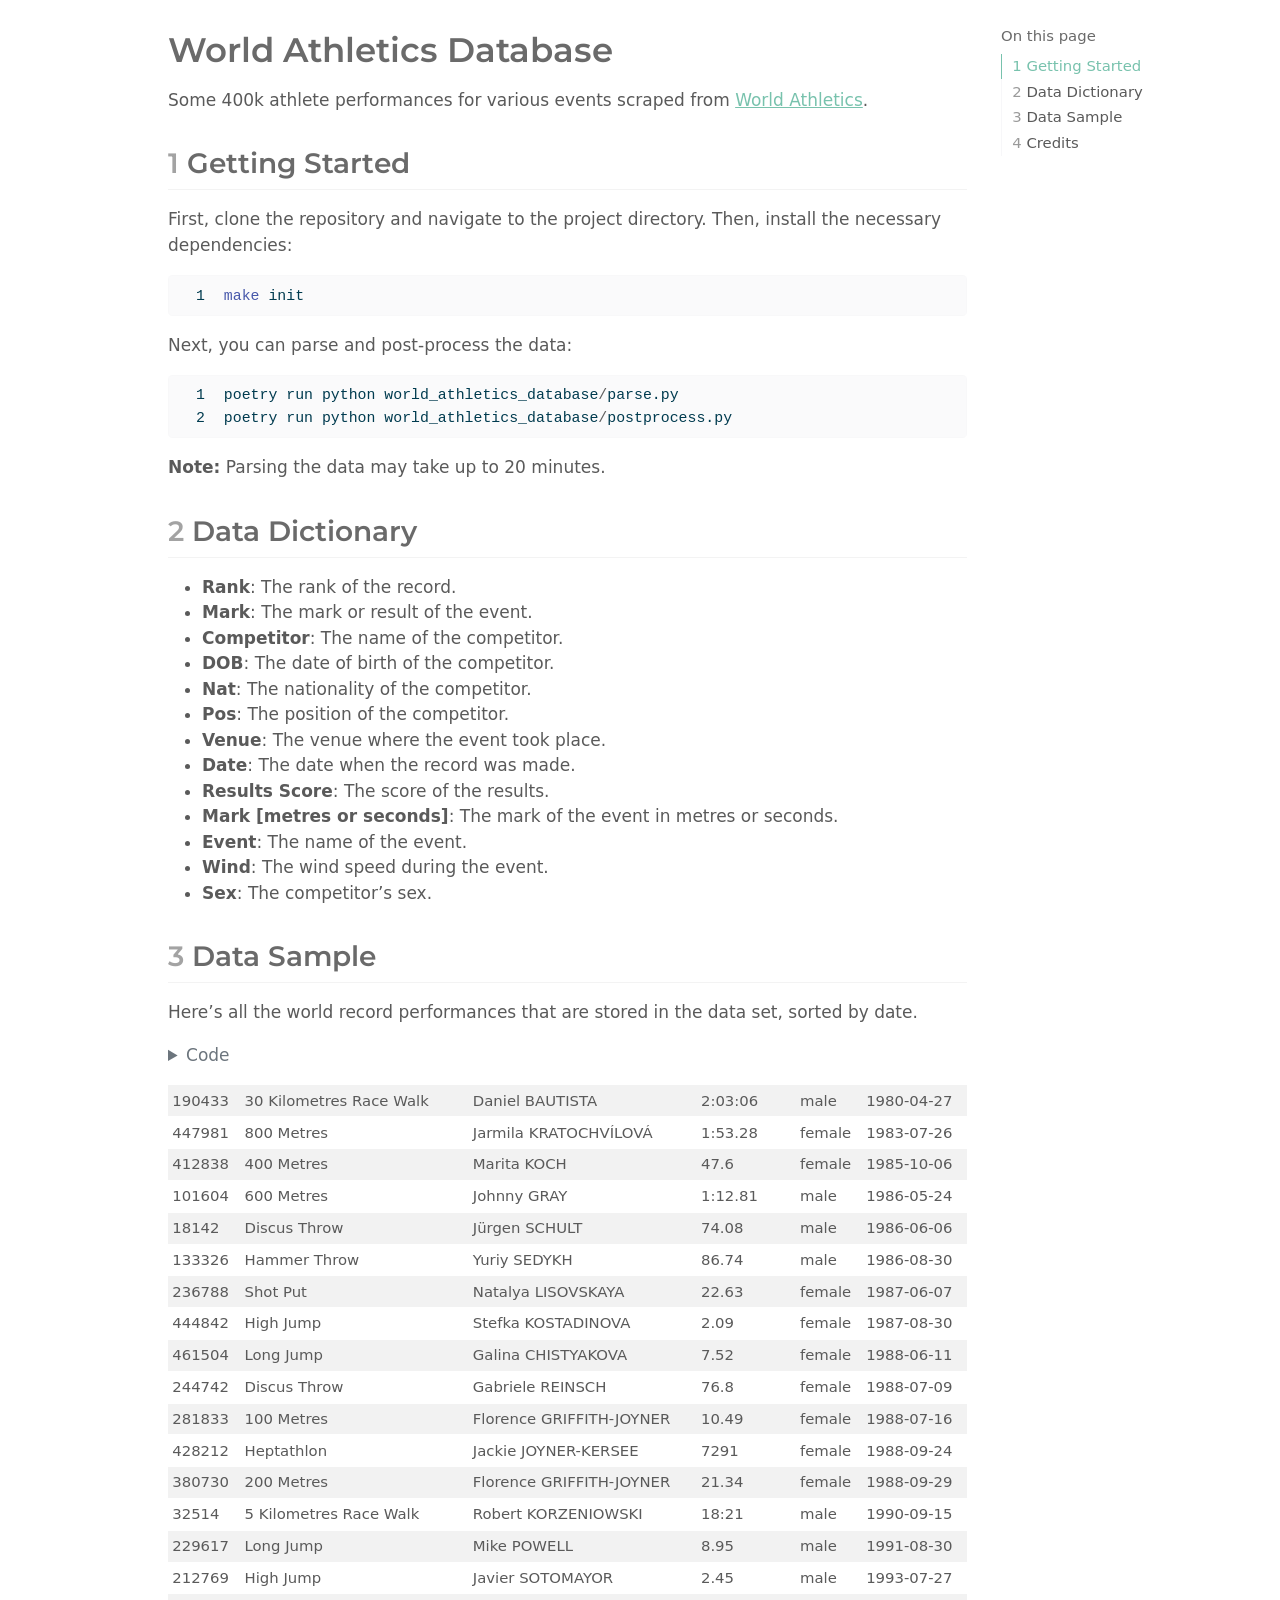
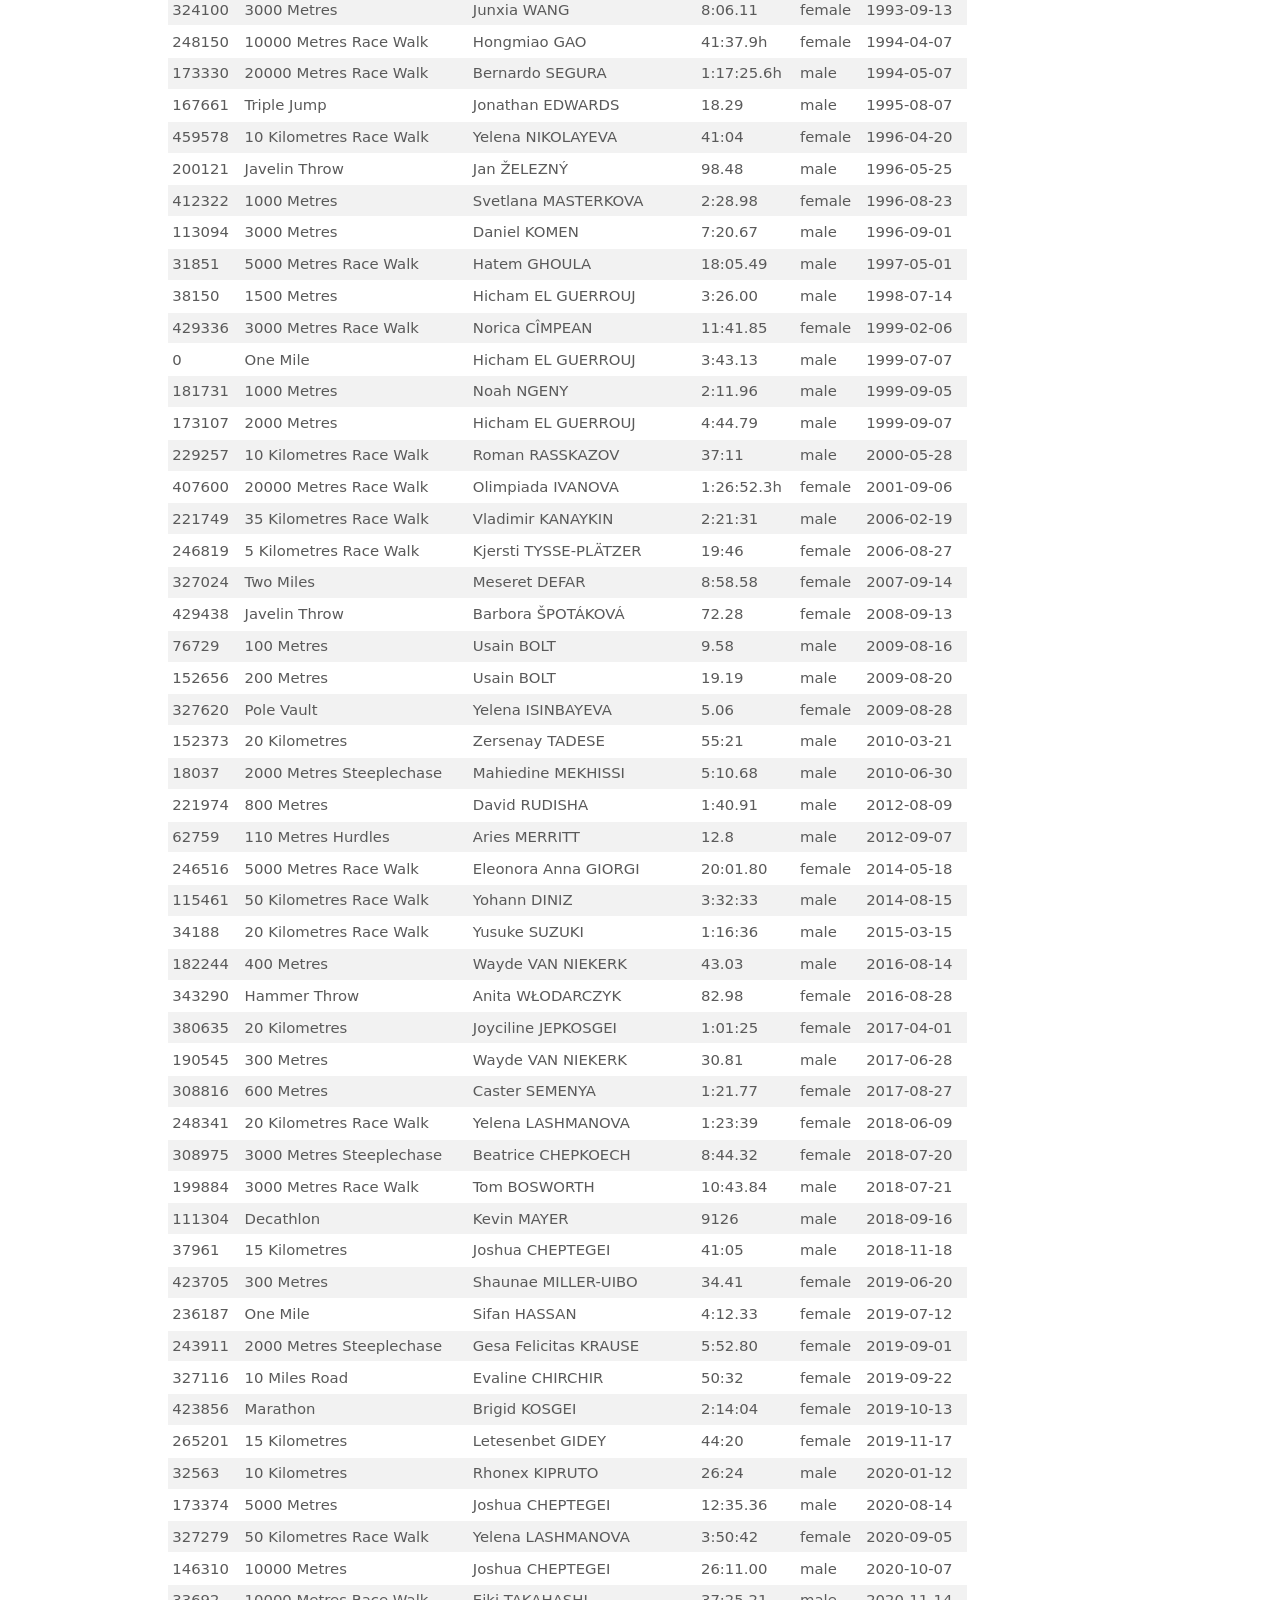
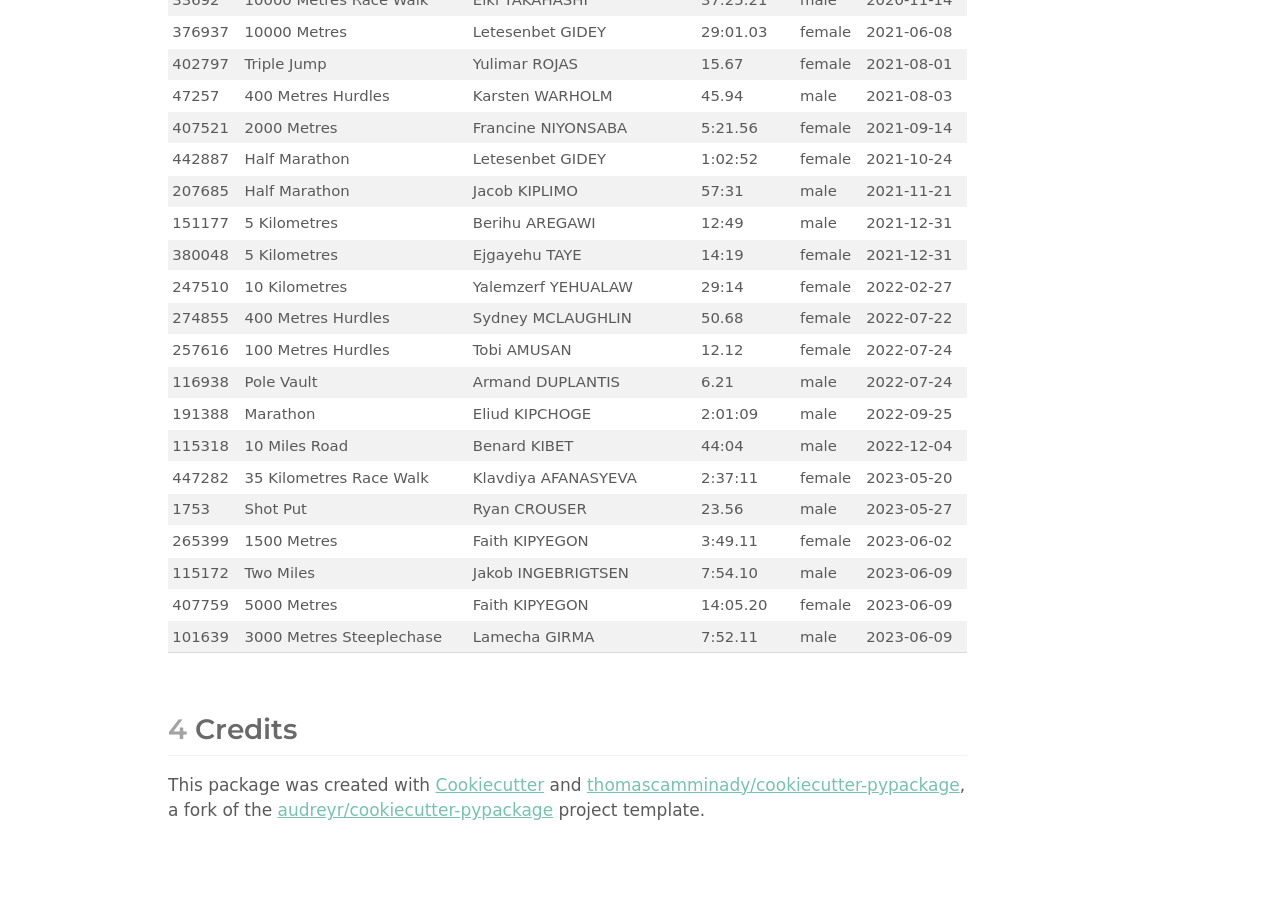
==== docs/index.html @ 0226783d "Update title." ====
<!DOCTYPE html>
<html xmlns="http://www.w3.org/1999/xhtml" lang="en" xml:lang="en"><head>

<meta charset="utf-8">
<meta name="generator" content="quarto-1.3.306">

<meta name="viewport" content="width=device-width, initial-scale=1.0, user-scalable=yes">


<title>world-athletics-database</title>
<style>
code{white-space: pre-wrap;}
span.smallcaps{font-variant: small-caps;}
div.columns{display: flex; gap: min(4vw, 1.5em);}
div.column{flex: auto; overflow-x: auto;}
div.hanging-indent{margin-left: 1.5em; text-indent: -1.5em;}
ul.task-list{list-style: none;}
ul.task-list li input[type="checkbox"] {
  width: 0.8em;
  margin: 0 0.8em 0.2em -1em; /* quarto-specific, see https://github.com/quarto-dev/quarto-cli/issues/4556 */ 
  vertical-align: middle;
}
/* CSS for syntax highlighting */
pre > code.sourceCode { white-space: pre; position: relative; }
pre > code.sourceCode > span { display: inline-block; line-height: 1.25; }
pre > code.sourceCode > span:empty { height: 1.2em; }
.sourceCode { overflow: visible; }
code.sourceCode > span { color: inherit; text-decoration: inherit; }
div.sourceCode { margin: 1em 0; }
pre.sourceCode { margin: 0; }
@media screen {
div.sourceCode { overflow: auto; }
}
@media print {
pre > code.sourceCode { white-space: pre-wrap; }
pre > code.sourceCode > span { text-indent: -5em; padding-left: 5em; }
}
pre.numberSource code
  { counter-reset: source-line 0; }
pre.numberSource code > span
  { position: relative; left: -4em; counter-increment: source-line; }
pre.numberSource code > span > a:first-child::before
  { content: counter(source-line);
    position: relative; left: -1em; text-align: right; vertical-align: baseline;
    border: none; display: inline-block;
    -webkit-touch-callout: none; -webkit-user-select: none;
    -khtml-user-select: none; -moz-user-select: none;
    -ms-user-select: none; user-select: none;
    padding: 0 4px; width: 4em;
  }
pre.numberSource { margin-left: 3em;  padding-left: 4px; }
div.sourceCode
  {   }
@media screen {
pre > code.sourceCode > span > a:first-child::before { text-decoration: underline; }
}
</style>


<script src="site_libs/quarto-nav/quarto-nav.js"></script>
<script src="site_libs/clipboard/clipboard.min.js"></script>
<script src="site_libs/quarto-search/autocomplete.umd.js"></script>
<script src="site_libs/quarto-search/fuse.min.js"></script>
<script src="site_libs/quarto-search/quarto-search.js"></script>
<meta name="quarto:offset" content="./">
<script src="site_libs/quarto-html/quarto.js"></script>
<script src="site_libs/quarto-html/popper.min.js"></script>
<script src="site_libs/quarto-html/tippy.umd.min.js"></script>
<script src="site_libs/quarto-html/anchor.min.js"></script>
<link href="site_libs/quarto-html/tippy.css" rel="stylesheet">
<link href="site_libs/quarto-html/quarto-syntax-highlighting.css" rel="stylesheet" id="quarto-text-highlighting-styles">
<script src="site_libs/bootstrap/bootstrap.min.js"></script>
<link href="site_libs/bootstrap/bootstrap-icons.css" rel="stylesheet">
<link href="site_libs/bootstrap/bootstrap.min.css" rel="stylesheet" id="quarto-bootstrap" data-mode="light">
<script id="quarto-search-options" type="application/json">{
  "location": "sidebar",
  "copy-button": false,
  "collapse-after": 3,
  "panel-placement": "start",
  "type": "textbox",
  "limit": 20,
  "language": {
    "search-no-results-text": "No results",
    "search-matching-documents-text": "matching documents",
    "search-copy-link-title": "Copy link to search",
    "search-hide-matches-text": "Hide additional matches",
    "search-more-match-text": "more match in this document",
    "search-more-matches-text": "more matches in this document",
    "search-clear-button-title": "Clear",
    "search-detached-cancel-button-title": "Cancel",
    "search-submit-button-title": "Submit"
  }
}</script>


</head>

<body>

<div id="quarto-search-results"></div>
<!-- content -->
<div id="quarto-content" class="quarto-container page-columns page-rows-contents page-layout-article">
<!-- sidebar -->
<!-- margin-sidebar -->
    <div id="quarto-margin-sidebar" class="sidebar margin-sidebar">
        <nav id="TOC" role="doc-toc" class="toc-active">
    <h2 id="toc-title">On this page</h2>
   
  <ul>
  <li><a href="#getting-started" id="toc-getting-started" class="nav-link active" data-scroll-target="#getting-started"><span class="header-section-number">1</span> Getting Started</a></li>
  <li><a href="#data-dictionary" id="toc-data-dictionary" class="nav-link" data-scroll-target="#data-dictionary"><span class="header-section-number">2</span> Data Dictionary</a></li>
  <li><a href="#data-sample" id="toc-data-sample" class="nav-link" data-scroll-target="#data-sample"><span class="header-section-number">3</span> Data Sample</a></li>
  <li><a href="#credits" id="toc-credits" class="nav-link" data-scroll-target="#credits"><span class="header-section-number">4</span> Credits</a></li>
  </ul>
</nav>
    </div>
<!-- main -->
<main class="content" id="quarto-document-content">

<header id="title-block-header" class="quarto-title-block default">
<div class="quarto-title">
<h1 class="title">World Athletics Database</h1>
</div>



<div class="quarto-title-meta">

    
  
    
  </div>
  

</header>

<p>Some 400k athlete performances for various events scraped from <a href="https://worldathletics.org/records/all-time-toplists/sprints/100-metres/outdoor/women/senior">World Athletics</a>.</p>
<section id="getting-started" class="level2" data-number="1">
<h2 data-number="1" class="anchored" data-anchor-id="getting-started"><span class="header-section-number">1</span> Getting Started</h2>
<p>First, clone the repository and navigate to the project directory. Then, install the necessary dependencies:</p>
<div class="sourceCode" id="cb1"><pre class="sourceCode numberSource bash number-lines code-with-copy"><code class="sourceCode bash"><span id="cb1-1"><a href="#cb1-1"></a><span class="fu">make</span> init</span></code><button title="Copy to Clipboard" class="code-copy-button"><i class="bi"></i></button></pre></div>
<p>Next, you can parse and post-process the data:</p>
<div class="sourceCode" id="cb2"><pre class="sourceCode numberSource python number-lines code-with-copy"><code class="sourceCode python"><span id="cb2-1"><a href="#cb2-1"></a>poetry run python world_athletics_database<span class="op">/</span>parse.py</span>
<span id="cb2-2"><a href="#cb2-2"></a>poetry run python world_athletics_database<span class="op">/</span>postprocess.py</span></code><button title="Copy to Clipboard" class="code-copy-button"><i class="bi"></i></button></pre></div>
<p><strong>Note:</strong> Parsing the data may take up to 20 minutes.</p>
</section>
<section id="data-dictionary" class="level2" data-number="2">
<h2 data-number="2" class="anchored" data-anchor-id="data-dictionary"><span class="header-section-number">2</span> Data Dictionary</h2>
<ul>
<li><strong>Rank</strong>: The rank of the record.</li>
<li><strong>Mark</strong>: The mark or result of the event.</li>
<li><strong>Competitor</strong>: The name of the competitor.</li>
<li><strong>DOB</strong>: The date of birth of the competitor.</li>
<li><strong>Nat</strong>: The nationality of the competitor.</li>
<li><strong>Pos</strong>: The position of the competitor.</li>
<li><strong>Venue</strong>: The venue where the event took place.</li>
<li><strong>Date</strong>: The date when the record was made.</li>
<li><strong>Results Score</strong>: The score of the results.</li>
<li><strong>Mark [metres or seconds]</strong>: The mark of the event in metres or seconds.</li>
<li><strong>Event</strong>: The name of the event.</li>
<li><strong>Wind</strong>: The wind speed during the event.</li>
<li><strong>Sex</strong>: The competitor’s sex.</li>
</ul>
</section>
<section id="data-sample" class="level2" data-number="3">
<h2 data-number="3" class="anchored" data-anchor-id="data-sample"><span class="header-section-number">3</span> Data Sample</h2>
<p>Here’s all the world record performances that are stored in the data set, sorted by date.</p>
<div class="cell" data-execution_count="1">
<details>
<summary>Code</summary>
<div class="sourceCode cell-code" id="cb3"><pre class="sourceCode numberSource python number-lines code-with-copy"><code class="sourceCode python"><span id="cb3-1"><a href="#cb3-1"></a><span class="im">import</span> pandas <span class="im">as</span> pd</span>
<span id="cb3-2"><a href="#cb3-2"></a><span class="im">from</span> IPython.display <span class="im">import</span> Markdown</span>
<span id="cb3-3"><a href="#cb3-3"></a><span class="im">from</span> tabulate <span class="im">import</span> tabulate</span>
<span id="cb3-4"><a href="#cb3-4"></a></span>
<span id="cb3-5"><a href="#cb3-5"></a>df <span class="op">=</span> pd.read_csv(<span class="st">"data/data.csv"</span>, delimiter<span class="op">=</span><span class="st">";"</span>, parse_dates<span class="op">=</span><span class="va">True</span>)</span>
<span id="cb3-6"><a href="#cb3-6"></a></span>
<span id="cb3-7"><a href="#cb3-7"></a>Markdown(</span>
<span id="cb3-8"><a href="#cb3-8"></a>    tabulate(</span>
<span id="cb3-9"><a href="#cb3-9"></a>        df.loc[df[<span class="st">"Rank"</span>] <span class="op">==</span> <span class="dv">1</span>][</span>
<span id="cb3-10"><a href="#cb3-10"></a>            [<span class="st">"Event"</span>, <span class="st">"Competitor"</span>, <span class="st">"Mark"</span>, <span class="st">"Sex"</span>, <span class="st">"Date"</span>]</span>
<span id="cb3-11"><a href="#cb3-11"></a>        ].sort_values(<span class="st">"Date"</span>)</span>
<span id="cb3-12"><a href="#cb3-12"></a>    )</span>
<span id="cb3-13"><a href="#cb3-13"></a>)</span></code><button title="Copy to Clipboard" class="code-copy-button"><i class="bi"></i></button></pre></div>
</details>
<div class="cell-output cell-output-display" data-execution_count="1">
<table class="table table-sm table-striped small">
<tbody>
<tr class="odd">
<td>190433</td>
<td style="text-align: left;">30 Kilometres Race Walk</td>
<td style="text-align: left;">Daniel BAUTISTA</td>
<td style="text-align: left;">2:03:06</td>
<td style="text-align: left;">male</td>
<td>1980-04-27</td>
</tr>
<tr class="even">
<td>447981</td>
<td style="text-align: left;">800 Metres</td>
<td style="text-align: left;">Jarmila KRATOCHVÍLOVÁ</td>
<td style="text-align: left;">1:53.28</td>
<td style="text-align: left;">female</td>
<td>1983-07-26</td>
</tr>
<tr class="odd">
<td>412838</td>
<td style="text-align: left;">400 Metres</td>
<td style="text-align: left;">Marita KOCH</td>
<td style="text-align: left;">47.6</td>
<td style="text-align: left;">female</td>
<td>1985-10-06</td>
</tr>
<tr class="even">
<td>101604</td>
<td style="text-align: left;">600 Metres</td>
<td style="text-align: left;">Johnny GRAY</td>
<td style="text-align: left;">1:12.81</td>
<td style="text-align: left;">male</td>
<td>1986-05-24</td>
</tr>
<tr class="odd">
<td>18142</td>
<td style="text-align: left;">Discus Throw</td>
<td style="text-align: left;">Jürgen SCHULT</td>
<td style="text-align: left;">74.08</td>
<td style="text-align: left;">male</td>
<td>1986-06-06</td>
</tr>
<tr class="even">
<td>133326</td>
<td style="text-align: left;">Hammer Throw</td>
<td style="text-align: left;">Yuriy SEDYKH</td>
<td style="text-align: left;">86.74</td>
<td style="text-align: left;">male</td>
<td>1986-08-30</td>
</tr>
<tr class="odd">
<td>236788</td>
<td style="text-align: left;">Shot Put</td>
<td style="text-align: left;">Natalya LISOVSKAYA</td>
<td style="text-align: left;">22.63</td>
<td style="text-align: left;">female</td>
<td>1987-06-07</td>
</tr>
<tr class="even">
<td>444842</td>
<td style="text-align: left;">High Jump</td>
<td style="text-align: left;">Stefka KOSTADINOVA</td>
<td style="text-align: left;">2.09</td>
<td style="text-align: left;">female</td>
<td>1987-08-30</td>
</tr>
<tr class="odd">
<td>461504</td>
<td style="text-align: left;">Long Jump</td>
<td style="text-align: left;">Galina CHISTYAKOVA</td>
<td style="text-align: left;">7.52</td>
<td style="text-align: left;">female</td>
<td>1988-06-11</td>
</tr>
<tr class="even">
<td>244742</td>
<td style="text-align: left;">Discus Throw</td>
<td style="text-align: left;">Gabriele REINSCH</td>
<td style="text-align: left;">76.8</td>
<td style="text-align: left;">female</td>
<td>1988-07-09</td>
</tr>
<tr class="odd">
<td>281833</td>
<td style="text-align: left;">100 Metres</td>
<td style="text-align: left;">Florence GRIFFITH-JOYNER</td>
<td style="text-align: left;">10.49</td>
<td style="text-align: left;">female</td>
<td>1988-07-16</td>
</tr>
<tr class="even">
<td>428212</td>
<td style="text-align: left;">Heptathlon</td>
<td style="text-align: left;">Jackie JOYNER-KERSEE</td>
<td style="text-align: left;">7291</td>
<td style="text-align: left;">female</td>
<td>1988-09-24</td>
</tr>
<tr class="odd">
<td>380730</td>
<td style="text-align: left;">200 Metres</td>
<td style="text-align: left;">Florence GRIFFITH-JOYNER</td>
<td style="text-align: left;">21.34</td>
<td style="text-align: left;">female</td>
<td>1988-09-29</td>
</tr>
<tr class="even">
<td>32514</td>
<td style="text-align: left;">5 Kilometres Race Walk</td>
<td style="text-align: left;">Robert KORZENIOWSKI</td>
<td style="text-align: left;">18:21</td>
<td style="text-align: left;">male</td>
<td>1990-09-15</td>
</tr>
<tr class="odd">
<td>229617</td>
<td style="text-align: left;">Long Jump</td>
<td style="text-align: left;">Mike POWELL</td>
<td style="text-align: left;">8.95</td>
<td style="text-align: left;">male</td>
<td>1991-08-30</td>
</tr>
<tr class="even">
<td>212769</td>
<td style="text-align: left;">High Jump</td>
<td style="text-align: left;">Javier SOTOMAYOR</td>
<td style="text-align: left;">2.45</td>
<td style="text-align: left;">male</td>
<td>1993-07-27</td>
</tr>
<tr class="odd">
<td>324100</td>
<td style="text-align: left;">3000 Metres</td>
<td style="text-align: left;">Junxia WANG</td>
<td style="text-align: left;">8:06.11</td>
<td style="text-align: left;">female</td>
<td>1993-09-13</td>
</tr>
<tr class="even">
<td>248150</td>
<td style="text-align: left;">10000 Metres Race Walk</td>
<td style="text-align: left;">Hongmiao GAO</td>
<td style="text-align: left;">41:37.9h</td>
<td style="text-align: left;">female</td>
<td>1994-04-07</td>
</tr>
<tr class="odd">
<td>173330</td>
<td style="text-align: left;">20000 Metres Race Walk</td>
<td style="text-align: left;">Bernardo SEGURA</td>
<td style="text-align: left;">1:17:25.6h</td>
<td style="text-align: left;">male</td>
<td>1994-05-07</td>
</tr>
<tr class="even">
<td>167661</td>
<td style="text-align: left;">Triple Jump</td>
<td style="text-align: left;">Jonathan EDWARDS</td>
<td style="text-align: left;">18.29</td>
<td style="text-align: left;">male</td>
<td>1995-08-07</td>
</tr>
<tr class="odd">
<td>459578</td>
<td style="text-align: left;">10 Kilometres Race Walk</td>
<td style="text-align: left;">Yelena NIKOLAYEVA</td>
<td style="text-align: left;">41:04</td>
<td style="text-align: left;">female</td>
<td>1996-04-20</td>
</tr>
<tr class="even">
<td>200121</td>
<td style="text-align: left;">Javelin Throw</td>
<td style="text-align: left;">Jan ŽELEZNÝ</td>
<td style="text-align: left;">98.48</td>
<td style="text-align: left;">male</td>
<td>1996-05-25</td>
</tr>
<tr class="odd">
<td>412322</td>
<td style="text-align: left;">1000 Metres</td>
<td style="text-align: left;">Svetlana MASTERKOVA</td>
<td style="text-align: left;">2:28.98</td>
<td style="text-align: left;">female</td>
<td>1996-08-23</td>
</tr>
<tr class="even">
<td>113094</td>
<td style="text-align: left;">3000 Metres</td>
<td style="text-align: left;">Daniel KOMEN</td>
<td style="text-align: left;">7:20.67</td>
<td style="text-align: left;">male</td>
<td>1996-09-01</td>
</tr>
<tr class="odd">
<td>31851</td>
<td style="text-align: left;">5000 Metres Race Walk</td>
<td style="text-align: left;">Hatem GHOULA</td>
<td style="text-align: left;">18:05.49</td>
<td style="text-align: left;">male</td>
<td>1997-05-01</td>
</tr>
<tr class="even">
<td>38150</td>
<td style="text-align: left;">1500 Metres</td>
<td style="text-align: left;">Hicham EL GUERROUJ</td>
<td style="text-align: left;">3:26.00</td>
<td style="text-align: left;">male</td>
<td>1998-07-14</td>
</tr>
<tr class="odd">
<td>429336</td>
<td style="text-align: left;">3000 Metres Race Walk</td>
<td style="text-align: left;">Norica CÎMPEAN</td>
<td style="text-align: left;">11:41.85</td>
<td style="text-align: left;">female</td>
<td>1999-02-06</td>
</tr>
<tr class="even">
<td>0</td>
<td style="text-align: left;">One Mile</td>
<td style="text-align: left;">Hicham EL GUERROUJ</td>
<td style="text-align: left;">3:43.13</td>
<td style="text-align: left;">male</td>
<td>1999-07-07</td>
</tr>
<tr class="odd">
<td>181731</td>
<td style="text-align: left;">1000 Metres</td>
<td style="text-align: left;">Noah NGENY</td>
<td style="text-align: left;">2:11.96</td>
<td style="text-align: left;">male</td>
<td>1999-09-05</td>
</tr>
<tr class="even">
<td>173107</td>
<td style="text-align: left;">2000 Metres</td>
<td style="text-align: left;">Hicham EL GUERROUJ</td>
<td style="text-align: left;">4:44.79</td>
<td style="text-align: left;">male</td>
<td>1999-09-07</td>
</tr>
<tr class="odd">
<td>229257</td>
<td style="text-align: left;">10 Kilometres Race Walk</td>
<td style="text-align: left;">Roman RASSKAZOV</td>
<td style="text-align: left;">37:11</td>
<td style="text-align: left;">male</td>
<td>2000-05-28</td>
</tr>
<tr class="even">
<td>407600</td>
<td style="text-align: left;">20000 Metres Race Walk</td>
<td style="text-align: left;">Olimpiada IVANOVA</td>
<td style="text-align: left;">1:26:52.3h</td>
<td style="text-align: left;">female</td>
<td>2001-09-06</td>
</tr>
<tr class="odd">
<td>221749</td>
<td style="text-align: left;">35 Kilometres Race Walk</td>
<td style="text-align: left;">Vladimir KANAYKIN</td>
<td style="text-align: left;">2:21:31</td>
<td style="text-align: left;">male</td>
<td>2006-02-19</td>
</tr>
<tr class="even">
<td>246819</td>
<td style="text-align: left;">5 Kilometres Race Walk</td>
<td style="text-align: left;">Kjersti TYSSE-PLÄTZER</td>
<td style="text-align: left;">19:46</td>
<td style="text-align: left;">female</td>
<td>2006-08-27</td>
</tr>
<tr class="odd">
<td>327024</td>
<td style="text-align: left;">Two Miles</td>
<td style="text-align: left;">Meseret DEFAR</td>
<td style="text-align: left;">8:58.58</td>
<td style="text-align: left;">female</td>
<td>2007-09-14</td>
</tr>
<tr class="even">
<td>429438</td>
<td style="text-align: left;">Javelin Throw</td>
<td style="text-align: left;">Barbora ŠPOTÁKOVÁ</td>
<td style="text-align: left;">72.28</td>
<td style="text-align: left;">female</td>
<td>2008-09-13</td>
</tr>
<tr class="odd">
<td>76729</td>
<td style="text-align: left;">100 Metres</td>
<td style="text-align: left;">Usain BOLT</td>
<td style="text-align: left;">9.58</td>
<td style="text-align: left;">male</td>
<td>2009-08-16</td>
</tr>
<tr class="even">
<td>152656</td>
<td style="text-align: left;">200 Metres</td>
<td style="text-align: left;">Usain BOLT</td>
<td style="text-align: left;">19.19</td>
<td style="text-align: left;">male</td>
<td>2009-08-20</td>
</tr>
<tr class="odd">
<td>327620</td>
<td style="text-align: left;">Pole Vault</td>
<td style="text-align: left;">Yelena ISINBAYEVA</td>
<td style="text-align: left;">5.06</td>
<td style="text-align: left;">female</td>
<td>2009-08-28</td>
</tr>
<tr class="even">
<td>152373</td>
<td style="text-align: left;">20 Kilometres</td>
<td style="text-align: left;">Zersenay TADESE</td>
<td style="text-align: left;">55:21</td>
<td style="text-align: left;">male</td>
<td>2010-03-21</td>
</tr>
<tr class="odd">
<td>18037</td>
<td style="text-align: left;">2000 Metres Steeplechase</td>
<td style="text-align: left;">Mahiedine MEKHISSI</td>
<td style="text-align: left;">5:10.68</td>
<td style="text-align: left;">male</td>
<td>2010-06-30</td>
</tr>
<tr class="even">
<td>221974</td>
<td style="text-align: left;">800 Metres</td>
<td style="text-align: left;">David RUDISHA</td>
<td style="text-align: left;">1:40.91</td>
<td style="text-align: left;">male</td>
<td>2012-08-09</td>
</tr>
<tr class="odd">
<td>62759</td>
<td style="text-align: left;">110 Metres Hurdles</td>
<td style="text-align: left;">Aries MERRITT</td>
<td style="text-align: left;">12.8</td>
<td style="text-align: left;">male</td>
<td>2012-09-07</td>
</tr>
<tr class="even">
<td>246516</td>
<td style="text-align: left;">5000 Metres Race Walk</td>
<td style="text-align: left;">Eleonora Anna GIORGI</td>
<td style="text-align: left;">20:01.80</td>
<td style="text-align: left;">female</td>
<td>2014-05-18</td>
</tr>
<tr class="odd">
<td>115461</td>
<td style="text-align: left;">50 Kilometres Race Walk</td>
<td style="text-align: left;">Yohann DINIZ</td>
<td style="text-align: left;">3:32:33</td>
<td style="text-align: left;">male</td>
<td>2014-08-15</td>
</tr>
<tr class="even">
<td>34188</td>
<td style="text-align: left;">20 Kilometres Race Walk</td>
<td style="text-align: left;">Yusuke SUZUKI</td>
<td style="text-align: left;">1:16:36</td>
<td style="text-align: left;">male</td>
<td>2015-03-15</td>
</tr>
<tr class="odd">
<td>182244</td>
<td style="text-align: left;">400 Metres</td>
<td style="text-align: left;">Wayde VAN NIEKERK</td>
<td style="text-align: left;">43.03</td>
<td style="text-align: left;">male</td>
<td>2016-08-14</td>
</tr>
<tr class="even">
<td>343290</td>
<td style="text-align: left;">Hammer Throw</td>
<td style="text-align: left;">Anita WŁODARCZYK</td>
<td style="text-align: left;">82.98</td>
<td style="text-align: left;">female</td>
<td>2016-08-28</td>
</tr>
<tr class="odd">
<td>380635</td>
<td style="text-align: left;">20 Kilometres</td>
<td style="text-align: left;">Joyciline JEPKOSGEI</td>
<td style="text-align: left;">1:01:25</td>
<td style="text-align: left;">female</td>
<td>2017-04-01</td>
</tr>
<tr class="even">
<td>190545</td>
<td style="text-align: left;">300 Metres</td>
<td style="text-align: left;">Wayde VAN NIEKERK</td>
<td style="text-align: left;">30.81</td>
<td style="text-align: left;">male</td>
<td>2017-06-28</td>
</tr>
<tr class="odd">
<td>308816</td>
<td style="text-align: left;">600 Metres</td>
<td style="text-align: left;">Caster SEMENYA</td>
<td style="text-align: left;">1:21.77</td>
<td style="text-align: left;">female</td>
<td>2017-08-27</td>
</tr>
<tr class="even">
<td>248341</td>
<td style="text-align: left;">20 Kilometres Race Walk</td>
<td style="text-align: left;">Yelena LASHMANOVA</td>
<td style="text-align: left;">1:23:39</td>
<td style="text-align: left;">female</td>
<td>2018-06-09</td>
</tr>
<tr class="odd">
<td>308975</td>
<td style="text-align: left;">3000 Metres Steeplechase</td>
<td style="text-align: left;">Beatrice CHEPKOECH</td>
<td style="text-align: left;">8:44.32</td>
<td style="text-align: left;">female</td>
<td>2018-07-20</td>
</tr>
<tr class="even">
<td>199884</td>
<td style="text-align: left;">3000 Metres Race Walk</td>
<td style="text-align: left;">Tom BOSWORTH</td>
<td style="text-align: left;">10:43.84</td>
<td style="text-align: left;">male</td>
<td>2018-07-21</td>
</tr>
<tr class="odd">
<td>111304</td>
<td style="text-align: left;">Decathlon</td>
<td style="text-align: left;">Kevin MAYER</td>
<td style="text-align: left;">9126</td>
<td style="text-align: left;">male</td>
<td>2018-09-16</td>
</tr>
<tr class="even">
<td>37961</td>
<td style="text-align: left;">15 Kilometres</td>
<td style="text-align: left;">Joshua CHEPTEGEI</td>
<td style="text-align: left;">41:05</td>
<td style="text-align: left;">male</td>
<td>2018-11-18</td>
</tr>
<tr class="odd">
<td>423705</td>
<td style="text-align: left;">300 Metres</td>
<td style="text-align: left;">Shaunae MILLER-UIBO</td>
<td style="text-align: left;">34.41</td>
<td style="text-align: left;">female</td>
<td>2019-06-20</td>
</tr>
<tr class="even">
<td>236187</td>
<td style="text-align: left;">One Mile</td>
<td style="text-align: left;">Sifan HASSAN</td>
<td style="text-align: left;">4:12.33</td>
<td style="text-align: left;">female</td>
<td>2019-07-12</td>
</tr>
<tr class="odd">
<td>243911</td>
<td style="text-align: left;">2000 Metres Steeplechase</td>
<td style="text-align: left;">Gesa Felicitas KRAUSE</td>
<td style="text-align: left;">5:52.80</td>
<td style="text-align: left;">female</td>
<td>2019-09-01</td>
</tr>
<tr class="even">
<td>327116</td>
<td style="text-align: left;">10 Miles Road</td>
<td style="text-align: left;">Evaline CHIRCHIR</td>
<td style="text-align: left;">50:32</td>
<td style="text-align: left;">female</td>
<td>2019-09-22</td>
</tr>
<tr class="odd">
<td>423856</td>
<td style="text-align: left;">Marathon</td>
<td style="text-align: left;">Brigid KOSGEI</td>
<td style="text-align: left;">2:14:04</td>
<td style="text-align: left;">female</td>
<td>2019-10-13</td>
</tr>
<tr class="even">
<td>265201</td>
<td style="text-align: left;">15 Kilometres</td>
<td style="text-align: left;">Letesenbet GIDEY</td>
<td style="text-align: left;">44:20</td>
<td style="text-align: left;">female</td>
<td>2019-11-17</td>
</tr>
<tr class="odd">
<td>32563</td>
<td style="text-align: left;">10 Kilometres</td>
<td style="text-align: left;">Rhonex KIPRUTO</td>
<td style="text-align: left;">26:24</td>
<td style="text-align: left;">male</td>
<td>2020-01-12</td>
</tr>
<tr class="even">
<td>173374</td>
<td style="text-align: left;">5000 Metres</td>
<td style="text-align: left;">Joshua CHEPTEGEI</td>
<td style="text-align: left;">12:35.36</td>
<td style="text-align: left;">male</td>
<td>2020-08-14</td>
</tr>
<tr class="odd">
<td>327279</td>
<td style="text-align: left;">50 Kilometres Race Walk</td>
<td style="text-align: left;">Yelena LASHMANOVA</td>
<td style="text-align: left;">3:50:42</td>
<td style="text-align: left;">female</td>
<td>2020-09-05</td>
</tr>
<tr class="even">
<td>146310</td>
<td style="text-align: left;">10000 Metres</td>
<td style="text-align: left;">Joshua CHEPTEGEI</td>
<td style="text-align: left;">26:11.00</td>
<td style="text-align: left;">male</td>
<td>2020-10-07</td>
</tr>
<tr class="odd">
<td>33692</td>
<td style="text-align: left;">10000 Metres Race Walk</td>
<td style="text-align: left;">Eiki TAKAHASHI</td>
<td style="text-align: left;">37:25.21</td>
<td style="text-align: left;">male</td>
<td>2020-11-14</td>
</tr>
<tr class="even">
<td>376937</td>
<td style="text-align: left;">10000 Metres</td>
<td style="text-align: left;">Letesenbet GIDEY</td>
<td style="text-align: left;">29:01.03</td>
<td style="text-align: left;">female</td>
<td>2021-06-08</td>
</tr>
<tr class="odd">
<td>402797</td>
<td style="text-align: left;">Triple Jump</td>
<td style="text-align: left;">Yulimar ROJAS</td>
<td style="text-align: left;">15.67</td>
<td style="text-align: left;">female</td>
<td>2021-08-01</td>
</tr>
<tr class="even">
<td>47257</td>
<td style="text-align: left;">400 Metres Hurdles</td>
<td style="text-align: left;">Karsten WARHOLM</td>
<td style="text-align: left;">45.94</td>
<td style="text-align: left;">male</td>
<td>2021-08-03</td>
</tr>
<tr class="odd">
<td>407521</td>
<td style="text-align: left;">2000 Metres</td>
<td style="text-align: left;">Francine NIYONSABA</td>
<td style="text-align: left;">5:21.56</td>
<td style="text-align: left;">female</td>
<td>2021-09-14</td>
</tr>
<tr class="even">
<td>442887</td>
<td style="text-align: left;">Half Marathon</td>
<td style="text-align: left;">Letesenbet GIDEY</td>
<td style="text-align: left;">1:02:52</td>
<td style="text-align: left;">female</td>
<td>2021-10-24</td>
</tr>
<tr class="odd">
<td>207685</td>
<td style="text-align: left;">Half Marathon</td>
<td style="text-align: left;">Jacob KIPLIMO</td>
<td style="text-align: left;">57:31</td>
<td style="text-align: left;">male</td>
<td>2021-11-21</td>
</tr>
<tr class="even">
<td>151177</td>
<td style="text-align: left;">5 Kilometres</td>
<td style="text-align: left;">Berihu AREGAWI</td>
<td style="text-align: left;">12:49</td>
<td style="text-align: left;">male</td>
<td>2021-12-31</td>
</tr>
<tr class="odd">
<td>380048</td>
<td style="text-align: left;">5 Kilometres</td>
<td style="text-align: left;">Ejgayehu TAYE</td>
<td style="text-align: left;">14:19</td>
<td style="text-align: left;">female</td>
<td>2021-12-31</td>
</tr>
<tr class="even">
<td>247510</td>
<td style="text-align: left;">10 Kilometres</td>
<td style="text-align: left;">Yalemzerf YEHUALAW</td>
<td style="text-align: left;">29:14</td>
<td style="text-align: left;">female</td>
<td>2022-02-27</td>
</tr>
<tr class="odd">
<td>274855</td>
<td style="text-align: left;">400 Metres Hurdles</td>
<td style="text-align: left;">Sydney MCLAUGHLIN</td>
<td style="text-align: left;">50.68</td>
<td style="text-align: left;">female</td>
<td>2022-07-22</td>
</tr>
<tr class="even">
<td>257616</td>
<td style="text-align: left;">100 Metres Hurdles</td>
<td style="text-align: left;">Tobi AMUSAN</td>
<td style="text-align: left;">12.12</td>
<td style="text-align: left;">female</td>
<td>2022-07-24</td>
</tr>
<tr class="odd">
<td>116938</td>
<td style="text-align: left;">Pole Vault</td>
<td style="text-align: left;">Armand DUPLANTIS</td>
<td style="text-align: left;">6.21</td>
<td style="text-align: left;">male</td>
<td>2022-07-24</td>
</tr>
<tr class="even">
<td>191388</td>
<td style="text-align: left;">Marathon</td>
<td style="text-align: left;">Eliud KIPCHOGE</td>
<td style="text-align: left;">2:01:09</td>
<td style="text-align: left;">male</td>
<td>2022-09-25</td>
</tr>
<tr class="odd">
<td>115318</td>
<td style="text-align: left;">10 Miles Road</td>
<td style="text-align: left;">Benard KIBET</td>
<td style="text-align: left;">44:04</td>
<td style="text-align: left;">male</td>
<td>2022-12-04</td>
</tr>
<tr class="even">
<td>447282</td>
<td style="text-align: left;">35 Kilometres Race Walk</td>
<td style="text-align: left;">Klavdiya AFANASYEVA</td>
<td style="text-align: left;">2:37:11</td>
<td style="text-align: left;">female</td>
<td>2023-05-20</td>
</tr>
<tr class="odd">
<td>1753</td>
<td style="text-align: left;">Shot Put</td>
<td style="text-align: left;">Ryan CROUSER</td>
<td style="text-align: left;">23.56</td>
<td style="text-align: left;">male</td>
<td>2023-05-27</td>
</tr>
<tr class="even">
<td>265399</td>
<td style="text-align: left;">1500 Metres</td>
<td style="text-align: left;">Faith KIPYEGON</td>
<td style="text-align: left;">3:49.11</td>
<td style="text-align: left;">female</td>
<td>2023-06-02</td>
</tr>
<tr class="odd">
<td>115172</td>
<td style="text-align: left;">Two Miles</td>
<td style="text-align: left;">Jakob INGEBRIGTSEN</td>
<td style="text-align: left;">7:54.10</td>
<td style="text-align: left;">male</td>
<td>2023-06-09</td>
</tr>
<tr class="even">
<td>407759</td>
<td style="text-align: left;">5000 Metres</td>
<td style="text-align: left;">Faith KIPYEGON</td>
<td style="text-align: left;">14:05.20</td>
<td style="text-align: left;">female</td>
<td>2023-06-09</td>
</tr>
<tr class="odd">
<td>101639</td>
<td style="text-align: left;">3000 Metres Steeplechase</td>
<td style="text-align: left;">Lamecha GIRMA</td>
<td style="text-align: left;">7:52.11</td>
<td style="text-align: left;">male</td>
<td>2023-06-09</td>
</tr>
</tbody>
</table>
</div>
</div>
</section>
<section id="credits" class="level2" data-number="4">
<h2 data-number="4" class="anchored" data-anchor-id="credits"><span class="header-section-number">4</span> Credits</h2>
<p>This package was created with <a href="https://github.com/audreyr/cookiecutter">Cookiecutter</a> and <a href="https://github.com/thomascamminady/cookiecutter-pypackage">thomascamminady/cookiecutter-pypackage</a>, a fork of the <a href="https://github.com/audreyr/cookiecutter-pypackage">audreyr/cookiecutter-pypackage</a> project template.</p>


</section>

</main> <!-- /main -->
<script id="quarto-html-after-body" type="application/javascript">
window.document.addEventListener("DOMContentLoaded", function (event) {
  const toggleBodyColorMode = (bsSheetEl) => {
    const mode = bsSheetEl.getAttribute("data-mode");
    const bodyEl = window.document.querySelector("body");
    if (mode === "dark") {
      bodyEl.classList.add("quarto-dark");
      bodyEl.classList.remove("quarto-light");
    } else {
      bodyEl.classList.add("quarto-light");
      bodyEl.classList.remove("quarto-dark");
    }
  }
  const toggleBodyColorPrimary = () => {
    const bsSheetEl = window.document.querySelector("link#quarto-bootstrap");
    if (bsSheetEl) {
      toggleBodyColorMode(bsSheetEl);
    }
  }
  toggleBodyColorPrimary();  
  const icon = "";
  const anchorJS = new window.AnchorJS();
  anchorJS.options = {
    placement: 'right',
    icon: icon
  };
  anchorJS.add('.anchored');
  const isCodeAnnotation = (el) => {
    for (const clz of el.classList) {
      if (clz.startsWith('code-annotation-')) {                     
        return true;
      }
    }
    return false;
  }
  const clipboard = new window.ClipboardJS('.code-copy-button', {
    text: function(trigger) {
      const codeEl = trigger.previousElementSibling.cloneNode(true);
      for (const childEl of codeEl.children) {
        if (isCodeAnnotation(childEl)) {
          childEl.remove();
        }
      }
      return codeEl.innerText;
    }
  });
  clipboard.on('success', function(e) {
    // button target
    const button = e.trigger;
    // don't keep focus
    button.blur();
    // flash "checked"
    button.classList.add('code-copy-button-checked');
    var currentTitle = button.getAttribute("title");
    button.setAttribute("title", "Copied!");
    let tooltip;
    if (window.bootstrap) {
      button.setAttribute("data-bs-toggle", "tooltip");
      button.setAttribute("data-bs-placement", "left");
      button.setAttribute("data-bs-title", "Copied!");
      tooltip = new bootstrap.Tooltip(button, 
        { trigger: "manual", 
          customClass: "code-copy-button-tooltip",
          offset: [0, -8]});
      tooltip.show();    
    }
    setTimeout(function() {
      if (tooltip) {
        tooltip.hide();
        button.removeAttribute("data-bs-title");
        button.removeAttribute("data-bs-toggle");
        button.removeAttribute("data-bs-placement");
      }
      button.setAttribute("title", currentTitle);
      button.classList.remove('code-copy-button-checked');
    }, 1000);
    // clear code selection
    e.clearSelection();
  });
  function tippyHover(el, contentFn) {
    const config = {
      allowHTML: true,
      content: contentFn,
      maxWidth: 500,
      delay: 100,
      arrow: false,
      appendTo: function(el) {
          return el.parentElement;
      },
      interactive: true,
      interactiveBorder: 10,
      theme: 'quarto',
      placement: 'bottom-start'
    };
    window.tippy(el, config); 
  }
  const noterefs = window.document.querySelectorAll('a[role="doc-noteref"]');
  for (var i=0; i<noterefs.length; i++) {
    const ref = noterefs[i];
    tippyHover(ref, function() {
      // use id or data attribute instead here
      let href = ref.getAttribute('data-footnote-href') || ref.getAttribute('href');
      try { href = new URL(href).hash; } catch {}
      const id = href.replace(/^#\/?/, "");
      const note = window.document.getElementById(id);
      return note.innerHTML;
    });
  }
      let selectedAnnoteEl;
      const selectorForAnnotation = ( cell, annotation) => {
        let cellAttr = 'data-code-cell="' + cell + '"';
        let lineAttr = 'data-code-annotation="' +  annotation + '"';
        const selector = 'span[' + cellAttr + '][' + lineAttr + ']';
        return selector;
      }
      const selectCodeLines = (annoteEl) => {
        const doc = window.document;
        const targetCell = annoteEl.getAttribute("data-target-cell");
        const targetAnnotation = annoteEl.getAttribute("data-target-annotation");
        const annoteSpan = window.document.querySelector(selectorForAnnotation(targetCell, targetAnnotation));
        const lines = annoteSpan.getAttribute("data-code-lines").split(",");
        const lineIds = lines.map((line) => {
          return targetCell + "-" + line;
        })
        let top = null;
        let height = null;
        let parent = null;
        if (lineIds.length > 0) {
            //compute the position of the single el (top and bottom and make a div)
            const el = window.document.getElementById(lineIds[0]);
            top = el.offsetTop;
            height = el.offsetHeight;
            parent = el.parentElement.parentElement;
          if (lineIds.length > 1) {
            const lastEl = window.document.getElementById(lineIds[lineIds.length - 1]);
            const bottom = lastEl.offsetTop + lastEl.offsetHeight;
            height = bottom - top;
          }
          if (top !== null && height !== null && parent !== null) {
            // cook up a div (if necessary) and position it 
            let div = window.document.getElementById("code-annotation-line-highlight");
            if (div === null) {
              div = window.document.createElement("div");
              div.setAttribute("id", "code-annotation-line-highlight");
              div.style.position = 'absolute';
              parent.appendChild(div);
            }
            div.style.top = top - 2 + "px";
            div.style.height = height + 4 + "px";
            let gutterDiv = window.document.getElementById("code-annotation-line-highlight-gutter");
            if (gutterDiv === null) {
              gutterDiv = window.document.createElement("div");
              gutterDiv.setAttribute("id", "code-annotation-line-highlight-gutter");
              gutterDiv.style.position = 'absolute';
              const codeCell = window.document.getElementById(targetCell);
              const gutter = codeCell.querySelector('.code-annotation-gutter');
              gutter.appendChild(gutterDiv);
            }
            gutterDiv.style.top = top - 2 + "px";
            gutterDiv.style.height = height + 4 + "px";
          }
          selectedAnnoteEl = annoteEl;
        }
      };
      const unselectCodeLines = () => {
        const elementsIds = ["code-annotation-line-highlight", "code-annotation-line-highlight-gutter"];
        elementsIds.forEach((elId) => {
          const div = window.document.getElementById(elId);
          if (div) {
            div.remove();
          }
        });
        selectedAnnoteEl = undefined;
      };
      // Attach click handler to the DT
      const annoteDls = window.document.querySelectorAll('dt[data-target-cell]');
      for (const annoteDlNode of annoteDls) {
        annoteDlNode.addEventListener('click', (event) => {
          const clickedEl = event.target;
          if (clickedEl !== selectedAnnoteEl) {
            unselectCodeLines();
            const activeEl = window.document.querySelector('dt[data-target-cell].code-annotation-active');
            if (activeEl) {
              activeEl.classList.remove('code-annotation-active');
            }
            selectCodeLines(clickedEl);
            clickedEl.classList.add('code-annotation-active');
          } else {
            // Unselect the line
            unselectCodeLines();
            clickedEl.classList.remove('code-annotation-active');
          }
        });
      }
  const findCites = (el) => {
    const parentEl = el.parentElement;
    if (parentEl) {
      const cites = parentEl.dataset.cites;
      if (cites) {
        return {
          el,
          cites: cites.split(' ')
        };
      } else {
        return findCites(el.parentElement)
      }
    } else {
      return undefined;
    }
  };
  var bibliorefs = window.document.querySelectorAll('a[role="doc-biblioref"]');
  for (var i=0; i<bibliorefs.length; i++) {
    const ref = bibliorefs[i];
    const citeInfo = findCites(ref);
    if (citeInfo) {
      tippyHover(citeInfo.el, function() {
        var popup = window.document.createElement('div');
        citeInfo.cites.forEach(function(cite) {
          var citeDiv = window.document.createElement('div');
          citeDiv.classList.add('hanging-indent');
          citeDiv.classList.add('csl-entry');
          var biblioDiv = window.document.getElementById('ref-' + cite);
          if (biblioDiv) {
            citeDiv.innerHTML = biblioDiv.innerHTML;
          }
          popup.appendChild(citeDiv);
        });
        return popup.innerHTML;
      });
    }
  }
});
</script>
</div> <!-- /content -->



</body></html>
---- docs/site_libs/quarto-html/tippy.css ----
.tippy-box[data-animation=fade][data-state=hidden]{opacity:0}[data-tippy-root]{max-width:calc(100vw - 10px)}.tippy-box{position:relative;background-color:#333;color:#fff;border-radius:4px;font-size:14px;line-height:1.4;white-space:normal;outline:0;transition-property:transform,visibility,opacity}.tippy-box[data-placement^=top]>.tippy-arrow{bottom:0}.tippy-box[data-placement^=top]>.tippy-arrow:before{bottom:-7px;left:0;border-width:8px 8px 0;border-top-color:initial;transform-origin:center top}.tippy-box[data-placement^=bottom]>.tippy-arrow{top:0}.tippy-box[data-placement^=bottom]>.tippy-arrow:before{top:-7px;left:0;border-width:0 8px 8px;border-bottom-color:initial;transform-origin:center bottom}.tippy-box[data-placement^=left]>.tippy-arrow{right:0}.tippy-box[data-placement^=left]>.tippy-arrow:before{border-width:8px 0 8px 8px;border-left-color:initial;right:-7px;transform-origin:center left}.tippy-box[data-placement^=right]>.tippy-arrow{left:0}.tippy-box[data-placement^=right]>.tippy-arrow:before{left:-7px;border-width:8px 8px 8px 0;border-right-color:initial;transform-origin:center right}.tippy-box[data-inertia][data-state=visible]{transition-timing-function:cubic-bezier(.54,1.5,.38,1.11)}.tippy-arrow{width:16px;height:16px;color:#333}.tippy-arrow:before{content:"";position:absolute;border-color:transparent;border-style:solid}.tippy-content{position:relative;padding:5px 9px;z-index:1}
---- docs/site_libs/quarto-html/quarto-syntax-highlighting.css ----
/* quarto syntax highlight colors */
:root {
  --quarto-hl-ot-color: #003B4F;
  --quarto-hl-at-color: #657422;
  --quarto-hl-ss-color: #20794D;
  --quarto-hl-an-color: #5E5E5E;
  --quarto-hl-fu-color: #4758AB;
  --quarto-hl-st-color: #20794D;
  --quarto-hl-cf-color: #003B4F;
  --quarto-hl-op-color: #5E5E5E;
  --quarto-hl-er-color: #AD0000;
  --quarto-hl-bn-color: #AD0000;
  --quarto-hl-al-color: #AD0000;
  --quarto-hl-va-color: #111111;
  --quarto-hl-bu-color: inherit;
  --quarto-hl-ex-color: inherit;
  --quarto-hl-pp-color: #AD0000;
  --quarto-hl-in-color: #5E5E5E;
  --quarto-hl-vs-color: #20794D;
  --quarto-hl-wa-color: #5E5E5E;
  --quarto-hl-do-color: #5E5E5E;
  --quarto-hl-im-color: #00769E;
  --quarto-hl-ch-color: #20794D;
  --quarto-hl-dt-color: #AD0000;
  --quarto-hl-fl-color: #AD0000;
  --quarto-hl-co-color: #5E5E5E;
  --quarto-hl-cv-color: #5E5E5E;
  --quarto-hl-cn-color: #8f5902;
  --quarto-hl-sc-color: #5E5E5E;
  --quarto-hl-dv-color: #AD0000;
  --quarto-hl-kw-color: #003B4F;
}

/* other quarto variables */
:root {
  --quarto-font-monospace: SFMono-Regular, Menlo, Monaco, Consolas, "Liberation Mono", "Courier New", monospace;
}

pre > code.sourceCode > span {
  color: #003B4F;
}

code span {
  color: #003B4F;
}

code.sourceCode > span {
  color: #003B4F;
}

div.sourceCode,
div.sourceCode pre.sourceCode {
  color: #003B4F;
}

code span.ot {
  color: #003B4F;
  font-style: inherit;
}

code span.at {
  color: #657422;
  font-style: inherit;
}

code span.ss {
  color: #20794D;
  font-style: inherit;
}

code span.an {
  color: #5E5E5E;
  font-style: inherit;
}

code span.fu {
  color: #4758AB;
  font-style: inherit;
}

code span.st {
  color: #20794D;
  font-style: inherit;
}

code span.cf {
  color: #003B4F;
  font-style: inherit;
}

code span.op {
  color: #5E5E5E;
  font-style: inherit;
}

code span.er {
  color: #AD0000;
  font-style: inherit;
}

code span.bn {
  color: #AD0000;
  font-style: inherit;
}

code span.al {
  color: #AD0000;
  font-style: inherit;
}

code span.va {
  color: #111111;
  font-style: inherit;
}

code span.bu {
  font-style: inherit;
}

code span.ex {
  font-style: inherit;
}

code span.pp {
  color: #AD0000;
  font-style: inherit;
}

code span.in {
  color: #5E5E5E;
  font-style: inherit;
}

code span.vs {
  color: #20794D;
  font-style: inherit;
}

code span.wa {
  color: #5E5E5E;
  font-style: italic;
}

code span.do {
  color: #5E5E5E;
  font-style: italic;
}

code span.im {
  color: #00769E;
  font-style: inherit;
}

code span.ch {
  color: #20794D;
  font-style: inherit;
}

code span.dt {
  color: #AD0000;
  font-style: inherit;
}

code span.fl {
  color: #AD0000;
  font-style: inherit;
}

code span.co {
  color: #5E5E5E;
  font-style: inherit;
}

code span.cv {
  color: #5E5E5E;
  font-style: italic;
}

code span.cn {
  color: #8f5902;
  font-style: inherit;
}

code span.sc {
  color: #5E5E5E;
  font-style: inherit;
}

code span.dv {
  color: #AD0000;
  font-style: inherit;
}

code span.kw {
  color: #003B4F;
  font-style: inherit;
}

.prevent-inlining {
  content: "</";
}

/*# sourceMappingURL=debc5d5d77c3f9108843748ff7464032.css.map */
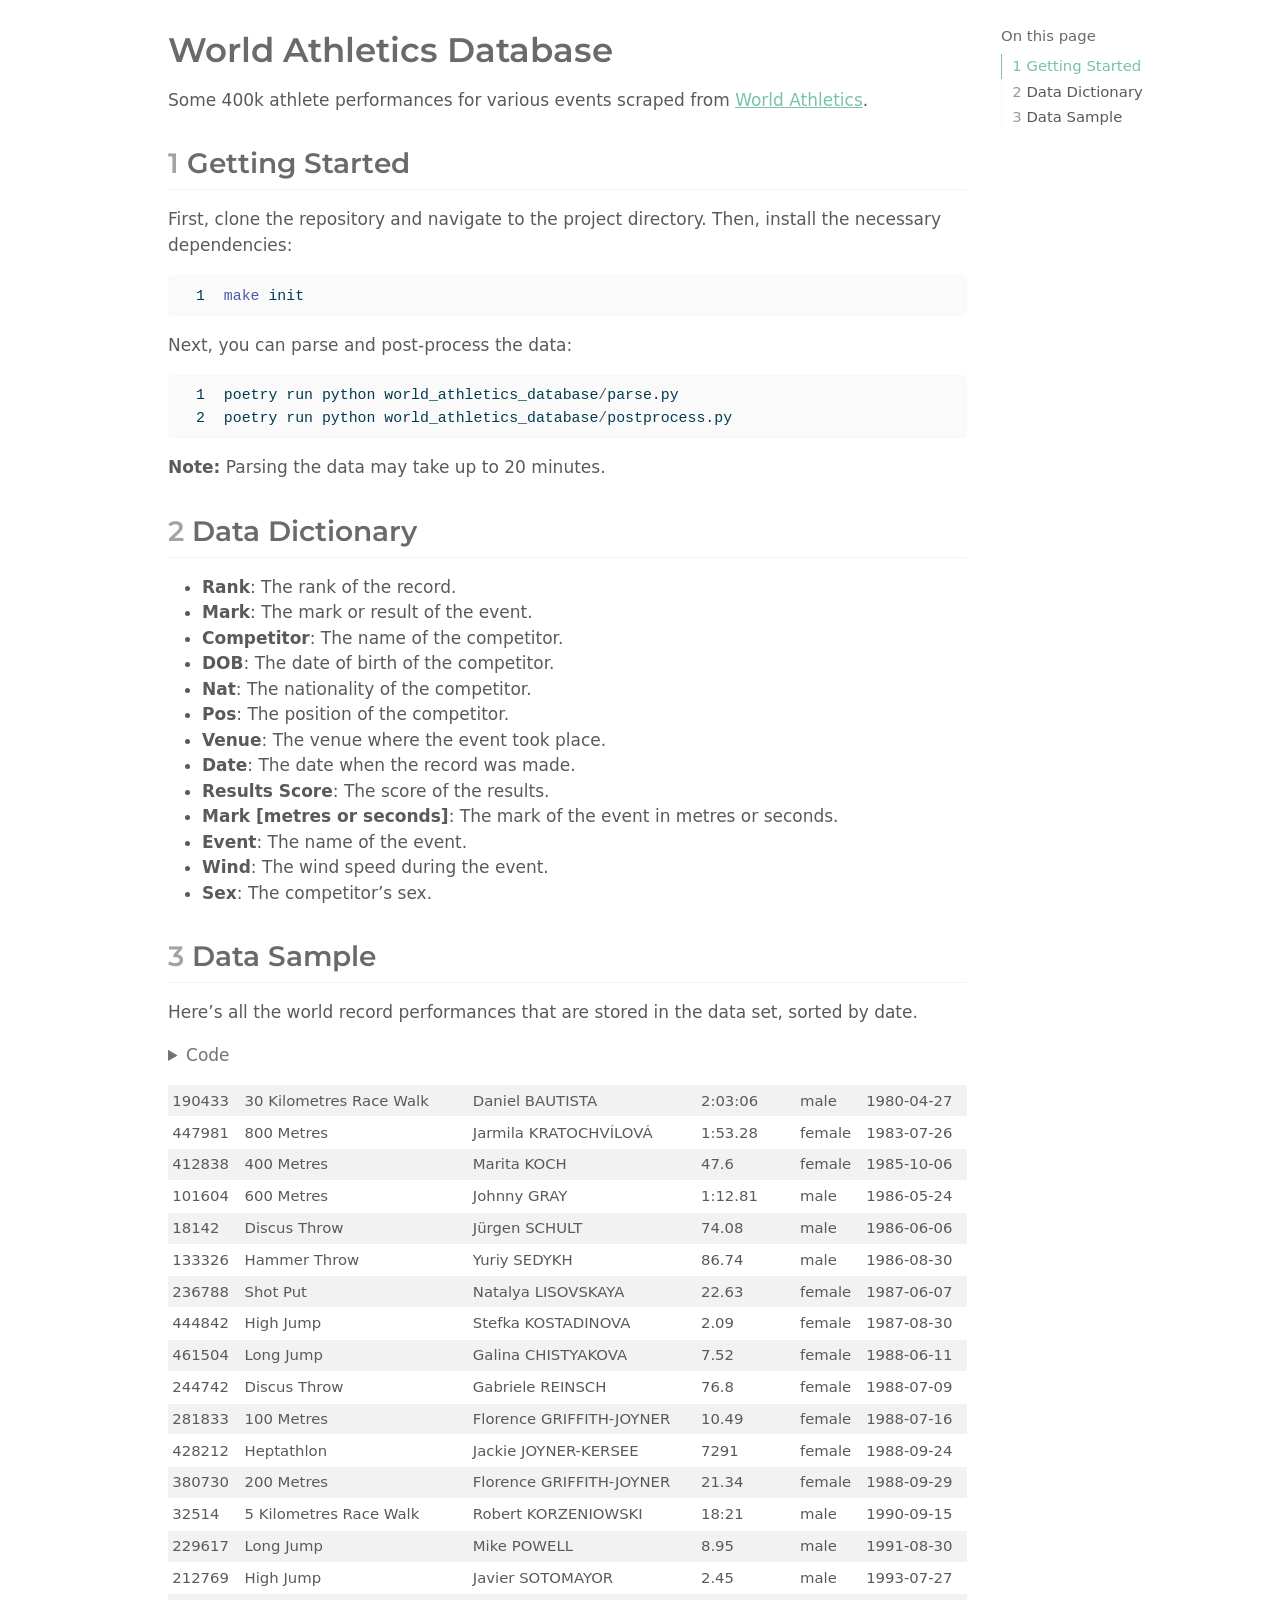
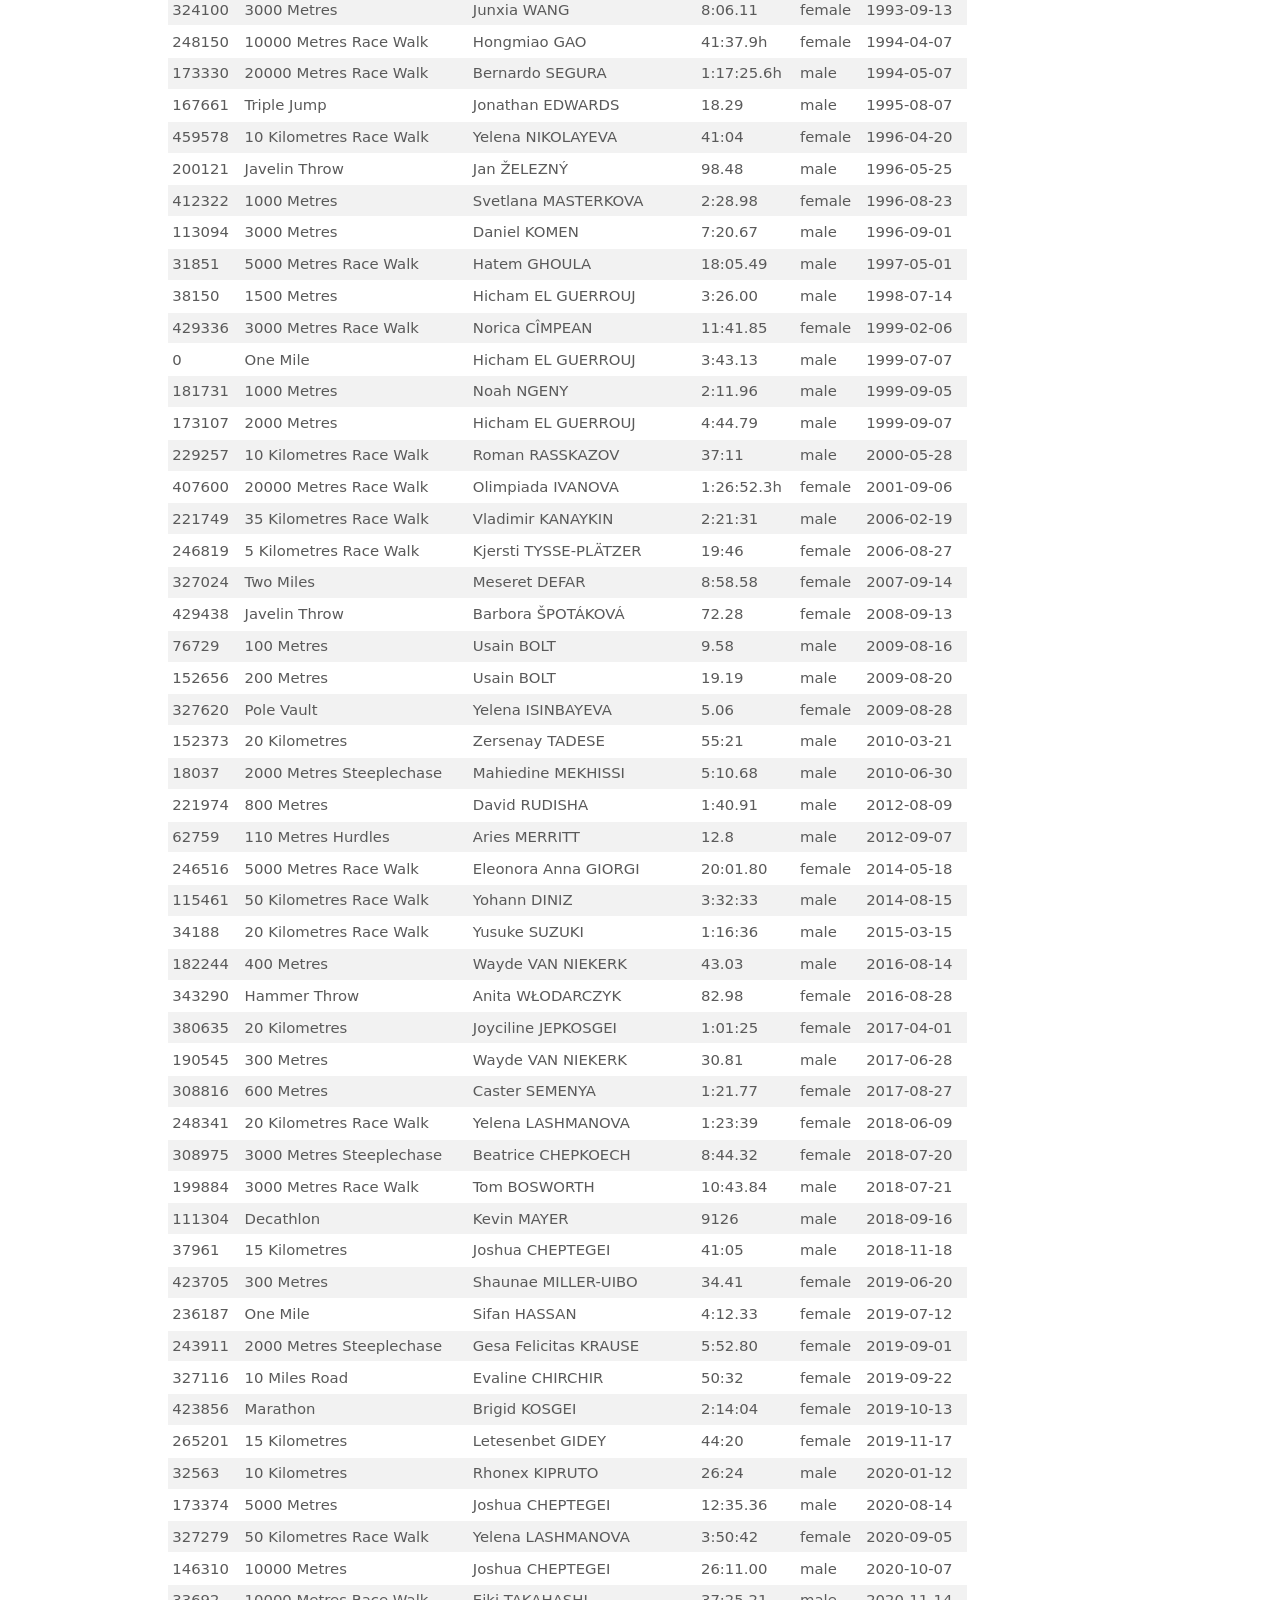
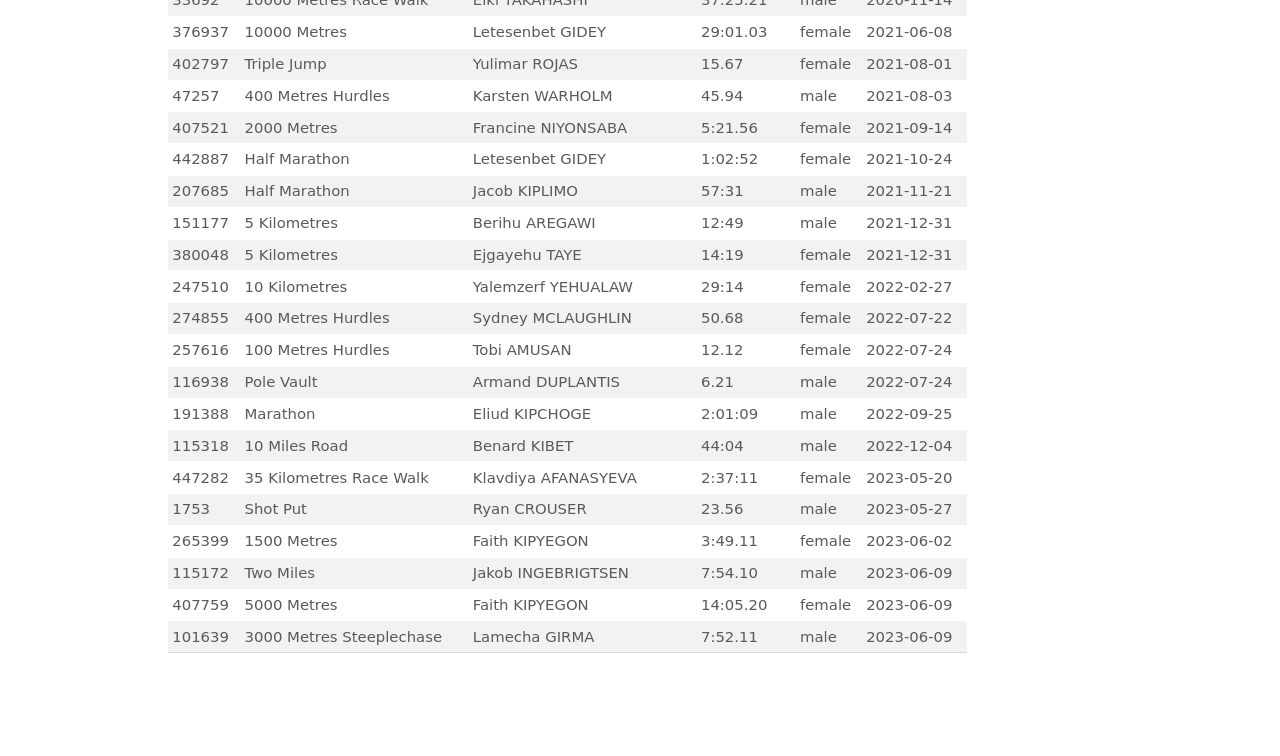
==== commit 121f7746: "Updating quarto." ====
--- a/docs/index.html
+++ b/docs/index.html
@@ -7,7 +7,7 @@
 <meta name="viewport" content="width=device-width, initial-scale=1.0, user-scalable=yes">
 
 
-<title>world-athletics-database</title>
+<title>world-athletics-database - World Athletics Database</title>
 <style>
 code{white-space: pre-wrap;}
 span.smallcaps{font-variant: small-caps;}
@@ -110,7 +110,6 @@
   <li><a href="#getting-started" id="toc-getting-started" class="nav-link active" data-scroll-target="#getting-started"><span class="header-section-number">1</span> Getting Started</a></li>
   <li><a href="#data-dictionary" id="toc-data-dictionary" class="nav-link" data-scroll-target="#data-dictionary"><span class="header-section-number">2</span> Data Dictionary</a></li>
   <li><a href="#data-sample" id="toc-data-sample" class="nav-link" data-scroll-target="#data-sample"><span class="header-section-number">3</span> Data Sample</a></li>
-  <li><a href="#credits" id="toc-credits" class="nav-link" data-scroll-target="#credits"><span class="header-section-number">4</span> Credits</a></li>
   </ul>
 </nav>
     </div>
@@ -885,10 +884,6 @@
 </table>
 </div>
 </div>
-</section>
-<section id="credits" class="level2" data-number="4">
-<h2 data-number="4" class="anchored" data-anchor-id="credits"><span class="header-section-number">4</span> Credits</h2>
-<p>This package was created with <a href="https://github.com/audreyr/cookiecutter">Cookiecutter</a> and <a href="https://github.com/thomascamminady/cookiecutter-pypackage">thomascamminady/cookiecutter-pypackage</a>, a fork of the <a href="https://github.com/audreyr/cookiecutter-pypackage">audreyr/cookiecutter-pypackage</a> project template.</p>
 
 
 </section>
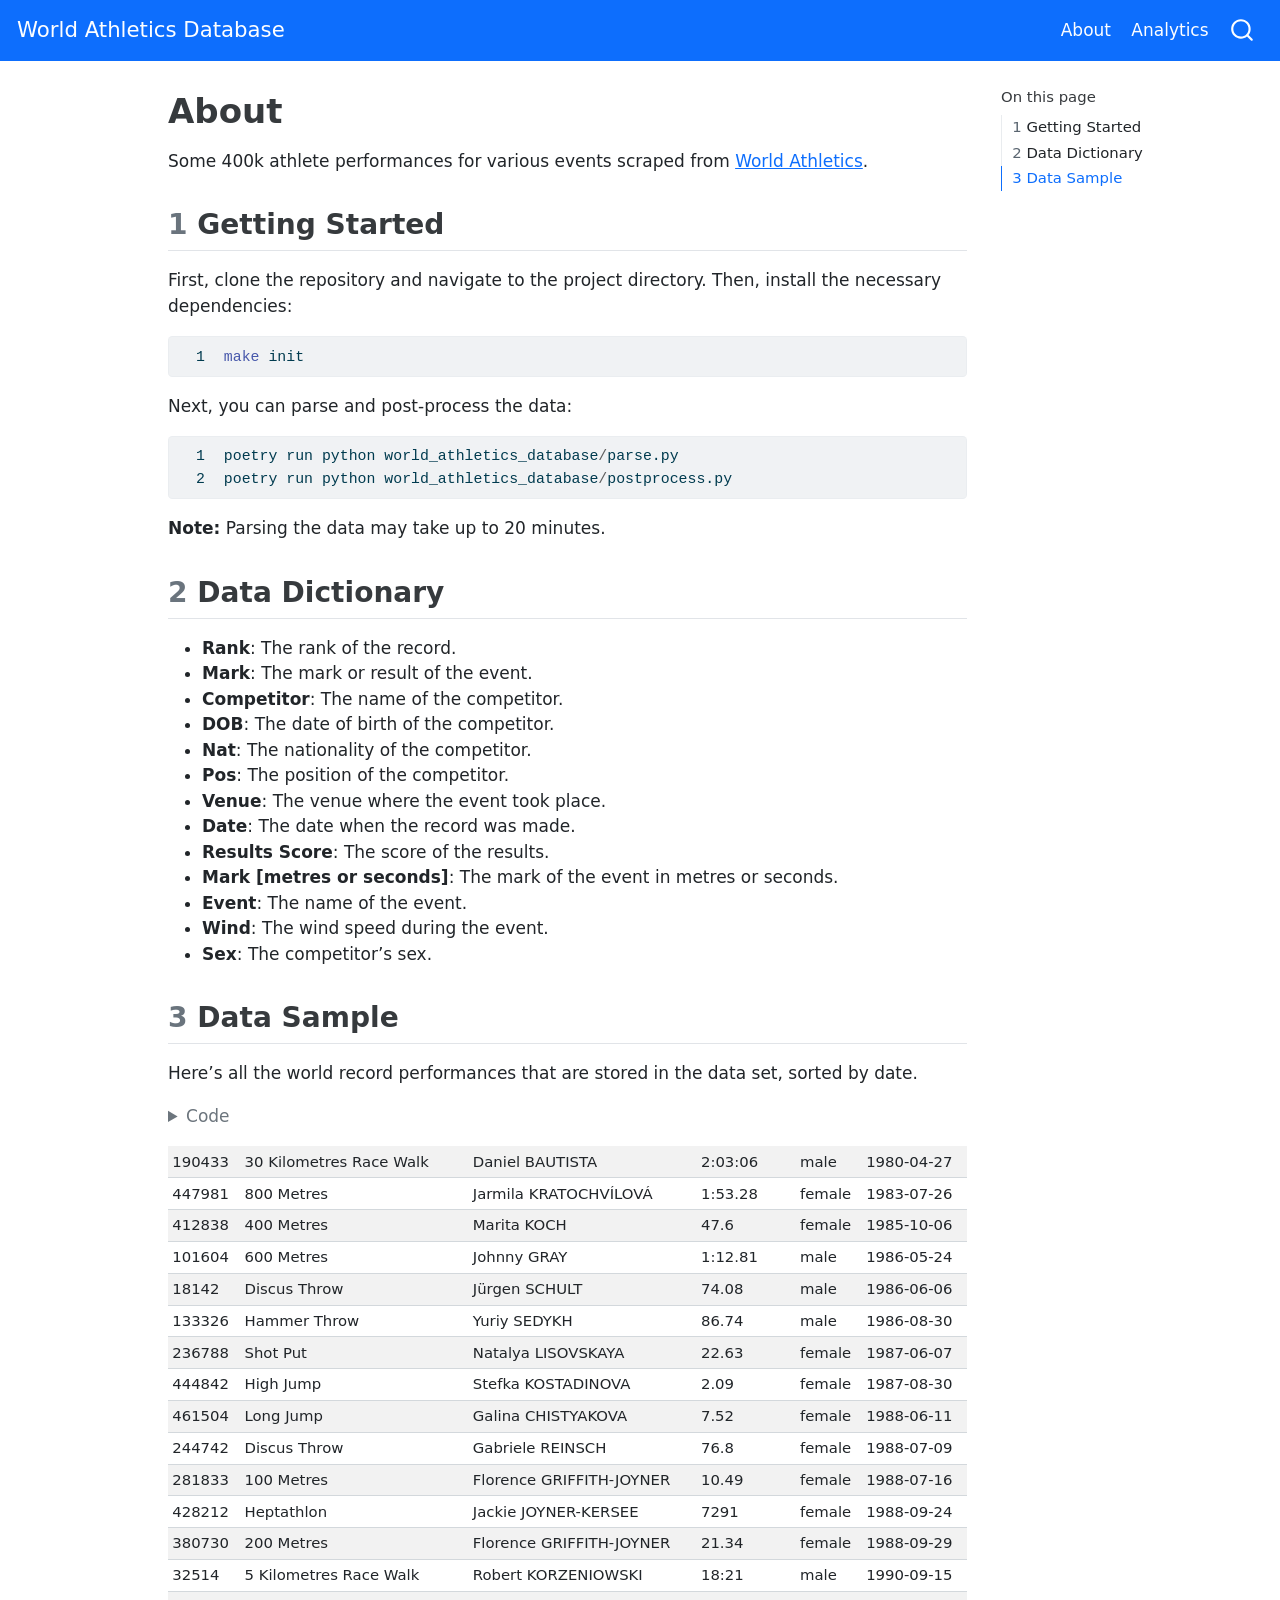
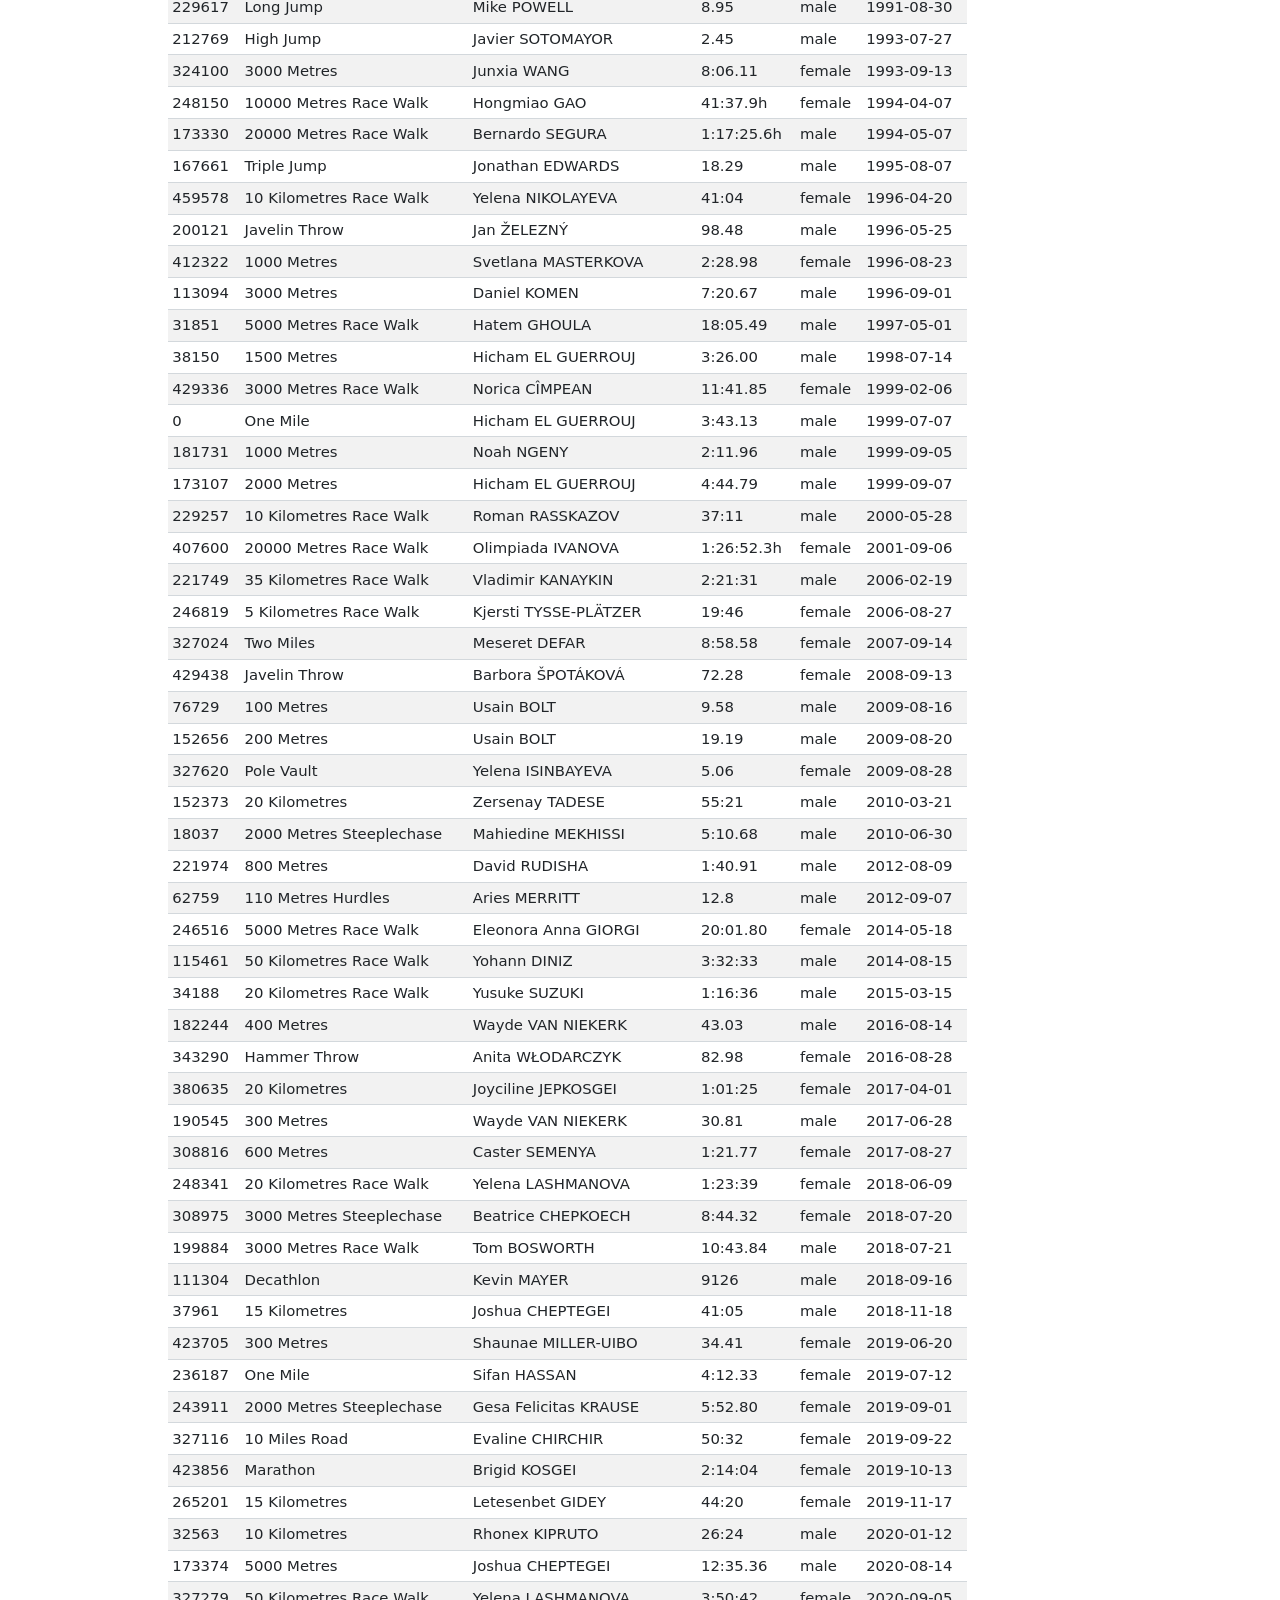
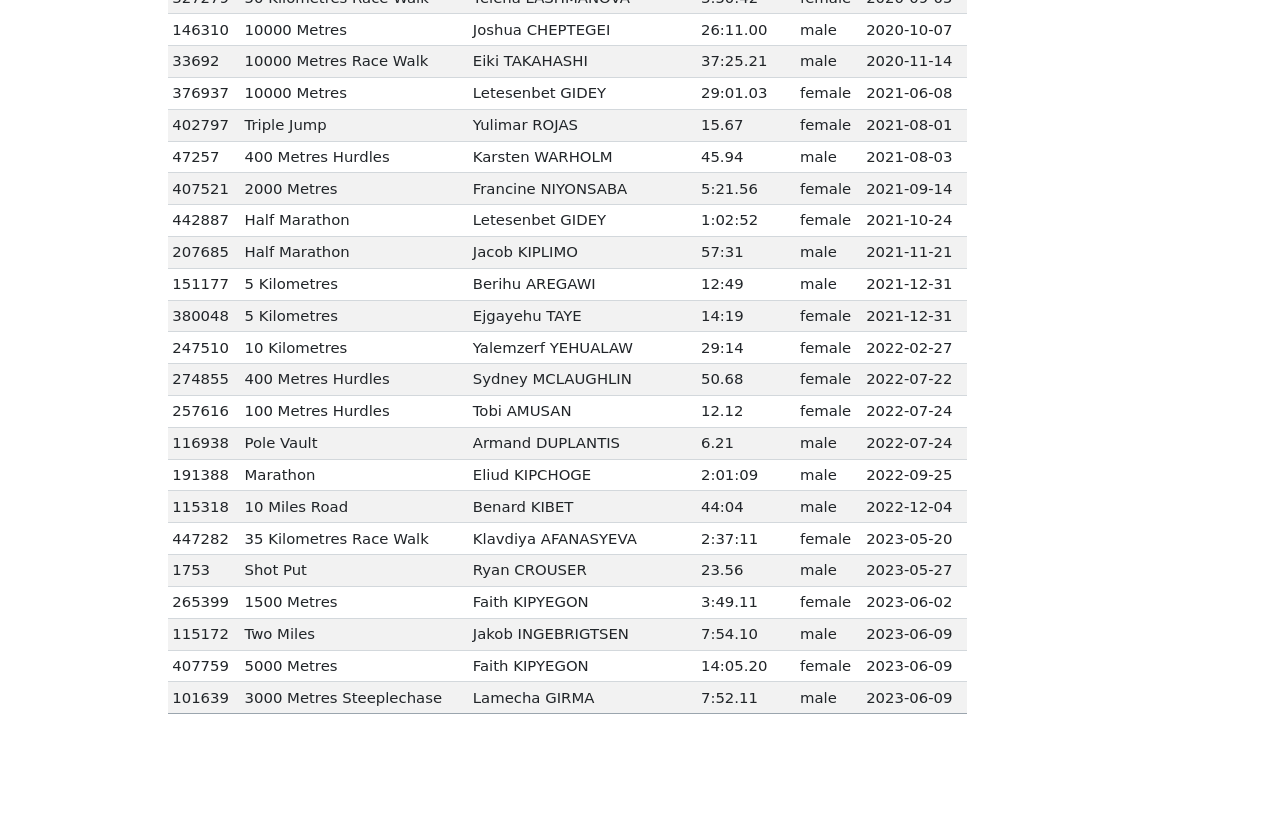
==== commit d0e648e3: "Adding another page to overview." ====
--- a/docs/index.html
+++ b/docs/index.html
@@ -7,7 +7,7 @@
 <meta name="viewport" content="width=device-width, initial-scale=1.0, user-scalable=yes">
 
 
-<title>world-athletics-database - World Athletics Database</title>
+<title>World Athletics Database - About</title>
 <style>
 code{white-space: pre-wrap;}
 span.smallcaps{font-variant: small-caps;}
@@ -58,6 +58,7 @@
 
 
 <script src="site_libs/quarto-nav/quarto-nav.js"></script>
+<script src="site_libs/quarto-nav/headroom.min.js"></script>
 <script src="site_libs/clipboard/clipboard.min.js"></script>
 <script src="site_libs/quarto-search/autocomplete.umd.js"></script>
 <script src="site_libs/quarto-search/fuse.min.js"></script>
@@ -73,11 +74,11 @@
 <link href="site_libs/bootstrap/bootstrap-icons.css" rel="stylesheet">
 <link href="site_libs/bootstrap/bootstrap.min.css" rel="stylesheet" id="quarto-bootstrap" data-mode="light">
 <script id="quarto-search-options" type="application/json">{
-  "location": "sidebar",
+  "location": "navbar",
   "copy-button": false,
   "collapse-after": 3,
-  "panel-placement": "start",
-  "type": "textbox",
+  "panel-placement": "end",
+  "type": "overlay",
   "limit": 20,
   "language": {
     "search-no-results-text": "No results",
@@ -93,13 +94,45 @@
 }</script>
 
 
+<meta property="og:title" content="World Athletics Database - About">
+<meta property="og:description" content="">
+<meta property="og:site-name" content="World Athletics Database">
 </head>
 
-<body>
+<body class="nav-fixed">
 
 <div id="quarto-search-results"></div>
+  <header id="quarto-header" class="headroom fixed-top">
+    <nav class="navbar navbar-expand-lg navbar-dark ">
+      <div class="navbar-container container-fluid">
+      <div class="navbar-brand-container">
+    <a class="navbar-brand" href="./index.html">
+    <span class="navbar-title">World Athletics Database</span>
+    </a>
+  </div>
+            <div id="quarto-search" class="" title="Search"></div>
+          <button class="navbar-toggler" type="button" data-bs-toggle="collapse" data-bs-target="#navbarCollapse" aria-controls="navbarCollapse" aria-expanded="false" aria-label="Toggle navigation" onclick="if (window.quartoToggleHeadroom) { window.quartoToggleHeadroom(); }">
+  <span class="navbar-toggler-icon"></span>
+</button>
+          <div class="collapse navbar-collapse" id="navbarCollapse">
+            <ul class="navbar-nav navbar-nav-scroll ms-auto">
+  <li class="nav-item">
+    <a class="nav-link active" href="./index.html" rel="" target="" aria-current="page">
+ <span class="menu-text">About</span></a>
+  </li>  
+  <li class="nav-item">
+    <a class="nav-link" href="./analytics.html" rel="" target="">
+ <span class="menu-text">Analytics</span></a>
+  </li>  
+</ul>
+            <div class="quarto-navbar-tools">
+</div>
+          </div> <!-- /navcollapse -->
+      </div> <!-- /container-fluid -->
+    </nav>
+</header>
 <!-- content -->
-<div id="quarto-content" class="quarto-container page-columns page-rows-contents page-layout-article">
+<div id="quarto-content" class="quarto-container page-columns page-rows-contents page-layout-article page-navbar">
 <!-- sidebar -->
 <!-- margin-sidebar -->
     <div id="quarto-margin-sidebar" class="sidebar margin-sidebar">
@@ -118,7 +151,7 @@
 
 <header id="title-block-header" class="quarto-title-block default">
 <div class="quarto-title">
-<h1 class="title">World Athletics Database</h1>
+<h1 class="title">About</h1>
 </div>
 
 
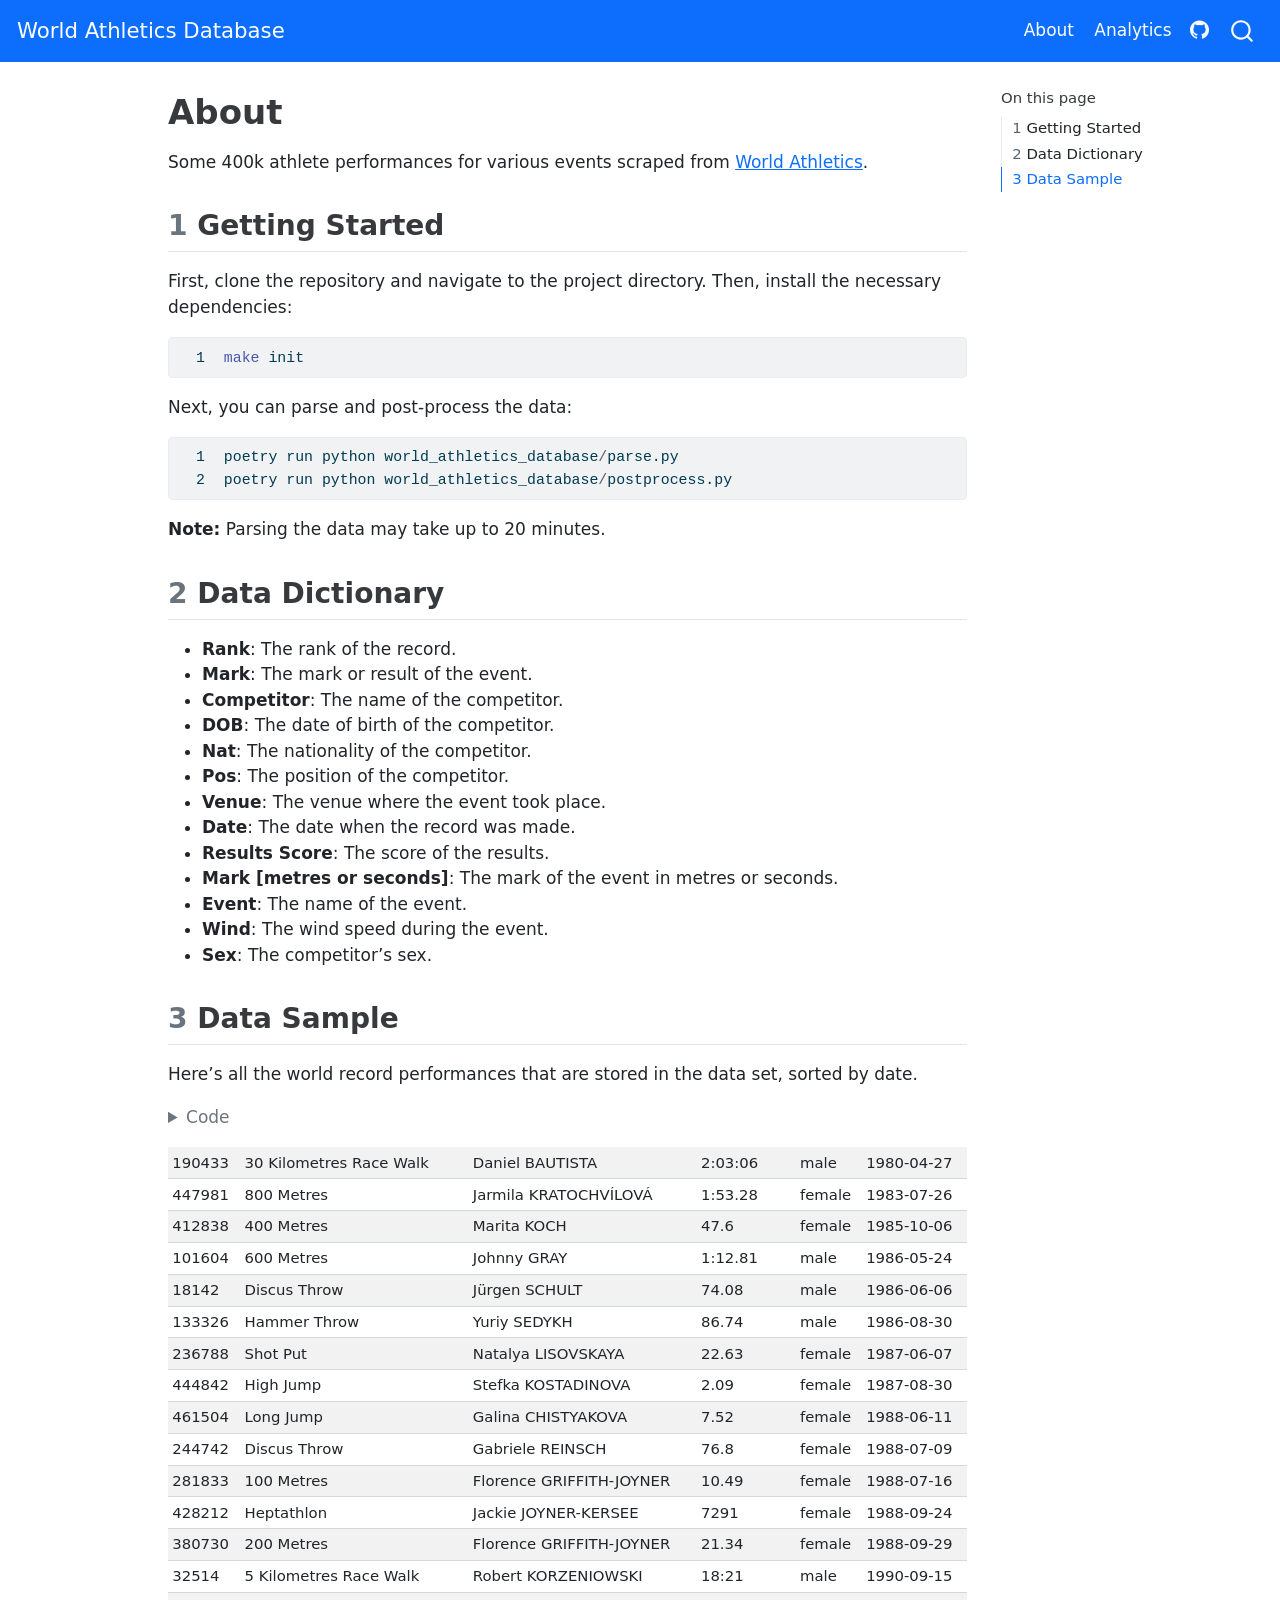
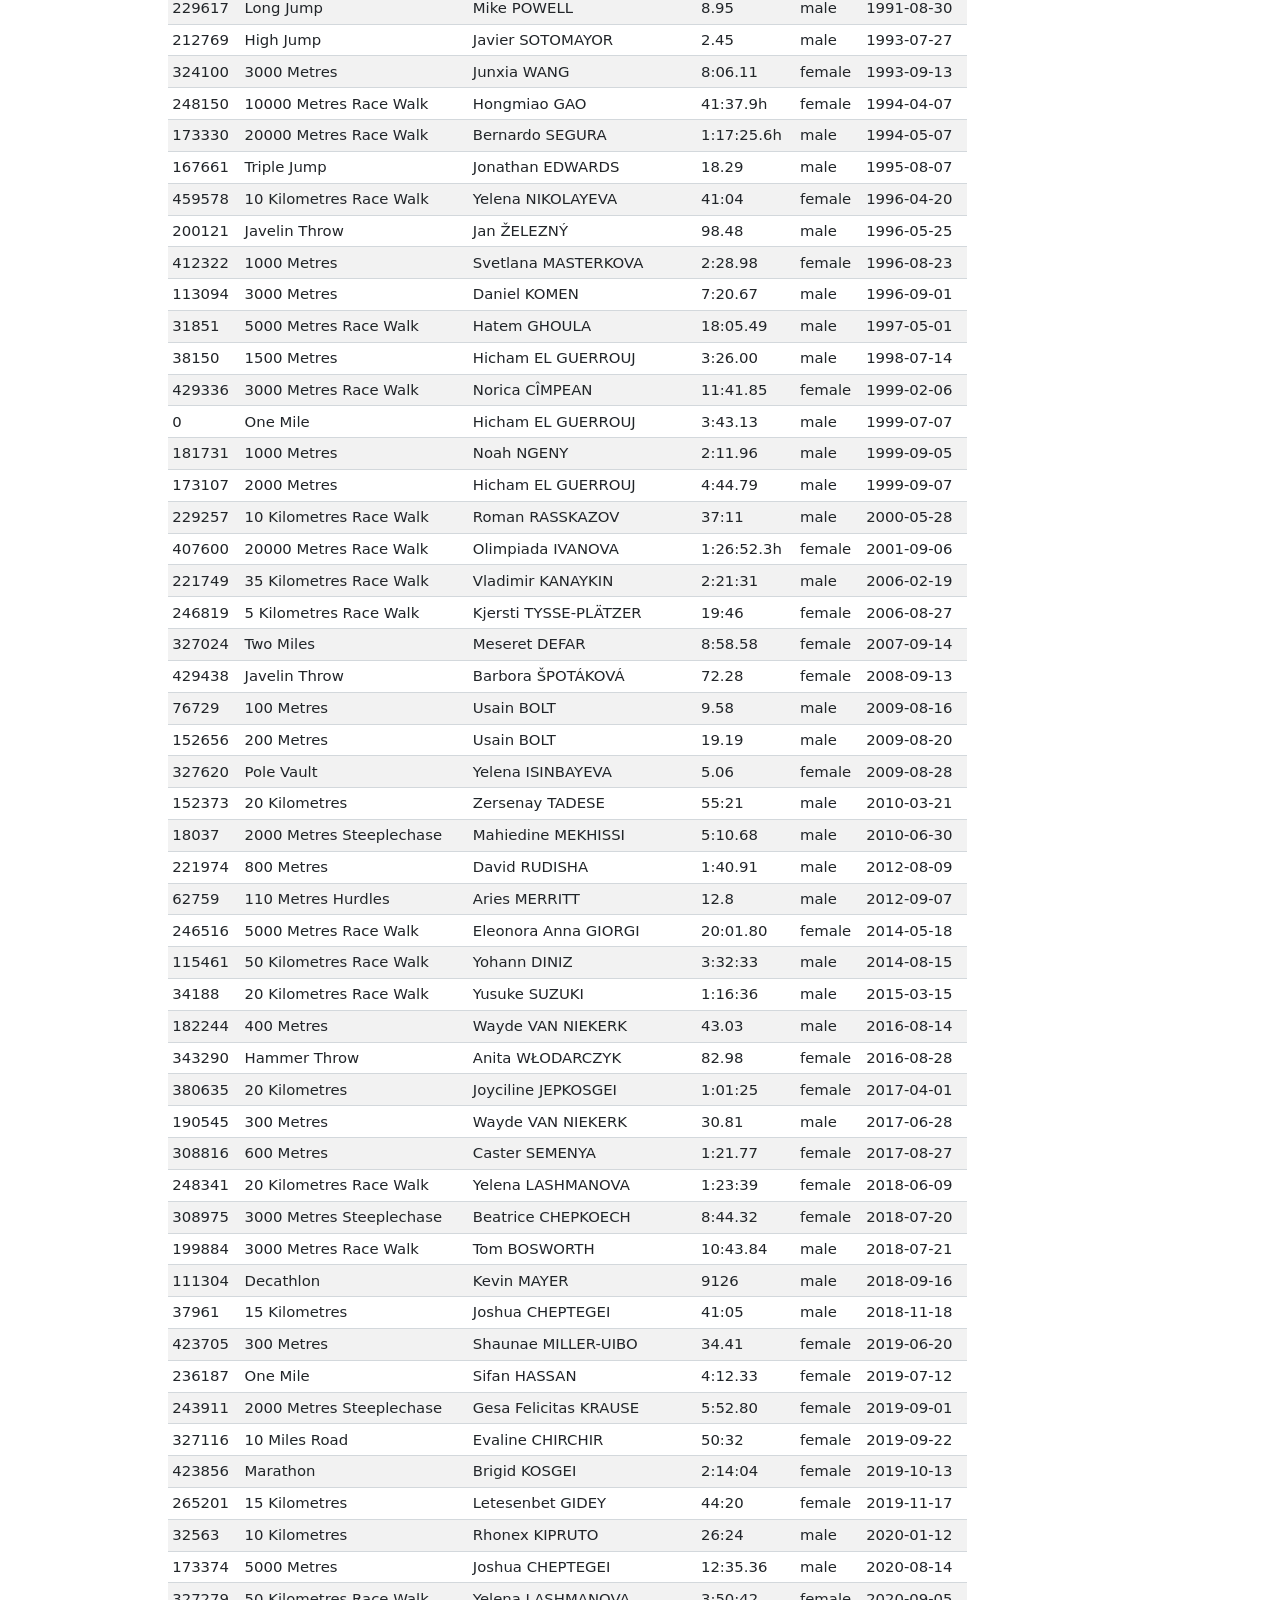
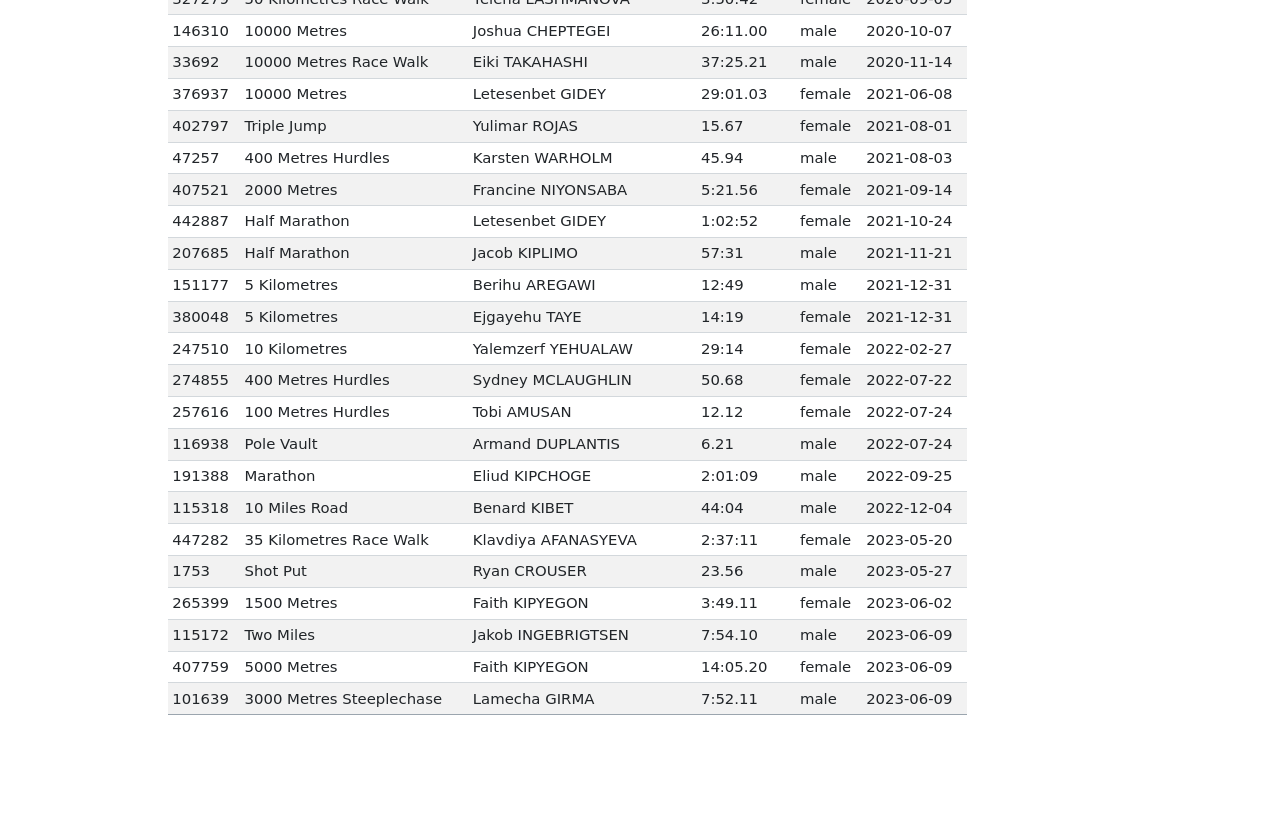
==== commit 88725662: "Update navbar." ====
--- a/docs/index.html
+++ b/docs/index.html
@@ -124,6 +124,11 @@
     <a class="nav-link" href="./analytics.html" rel="" target="">
  <span class="menu-text">Analytics</span></a>
   </li>  
+  <li class="nav-item compact">
+    <a class="nav-link" href="https://github.com/thomascamminady/world-athletics-database" rel="" target=""><i class="bi bi-github" role="img">
+</i> 
+ <span class="menu-text"></span></a>
+  </li>  
 </ul>
             <div class="quarto-navbar-tools">
 </div>
@@ -214,7 +219,7 @@
 <span id="cb3-12"><a href="#cb3-12"></a>    )</span>
 <span id="cb3-13"><a href="#cb3-13"></a>)</span></code><button title="Copy to Clipboard" class="code-copy-button"><i class="bi"></i></button></pre></div>
 </details>
-<div class="cell-output cell-output-display" data-execution_count="1">
+<div class="cell-output cell-output-display" data-execution_count="4">
 <table class="table table-sm table-striped small">
 <tbody>
 <tr class="odd">
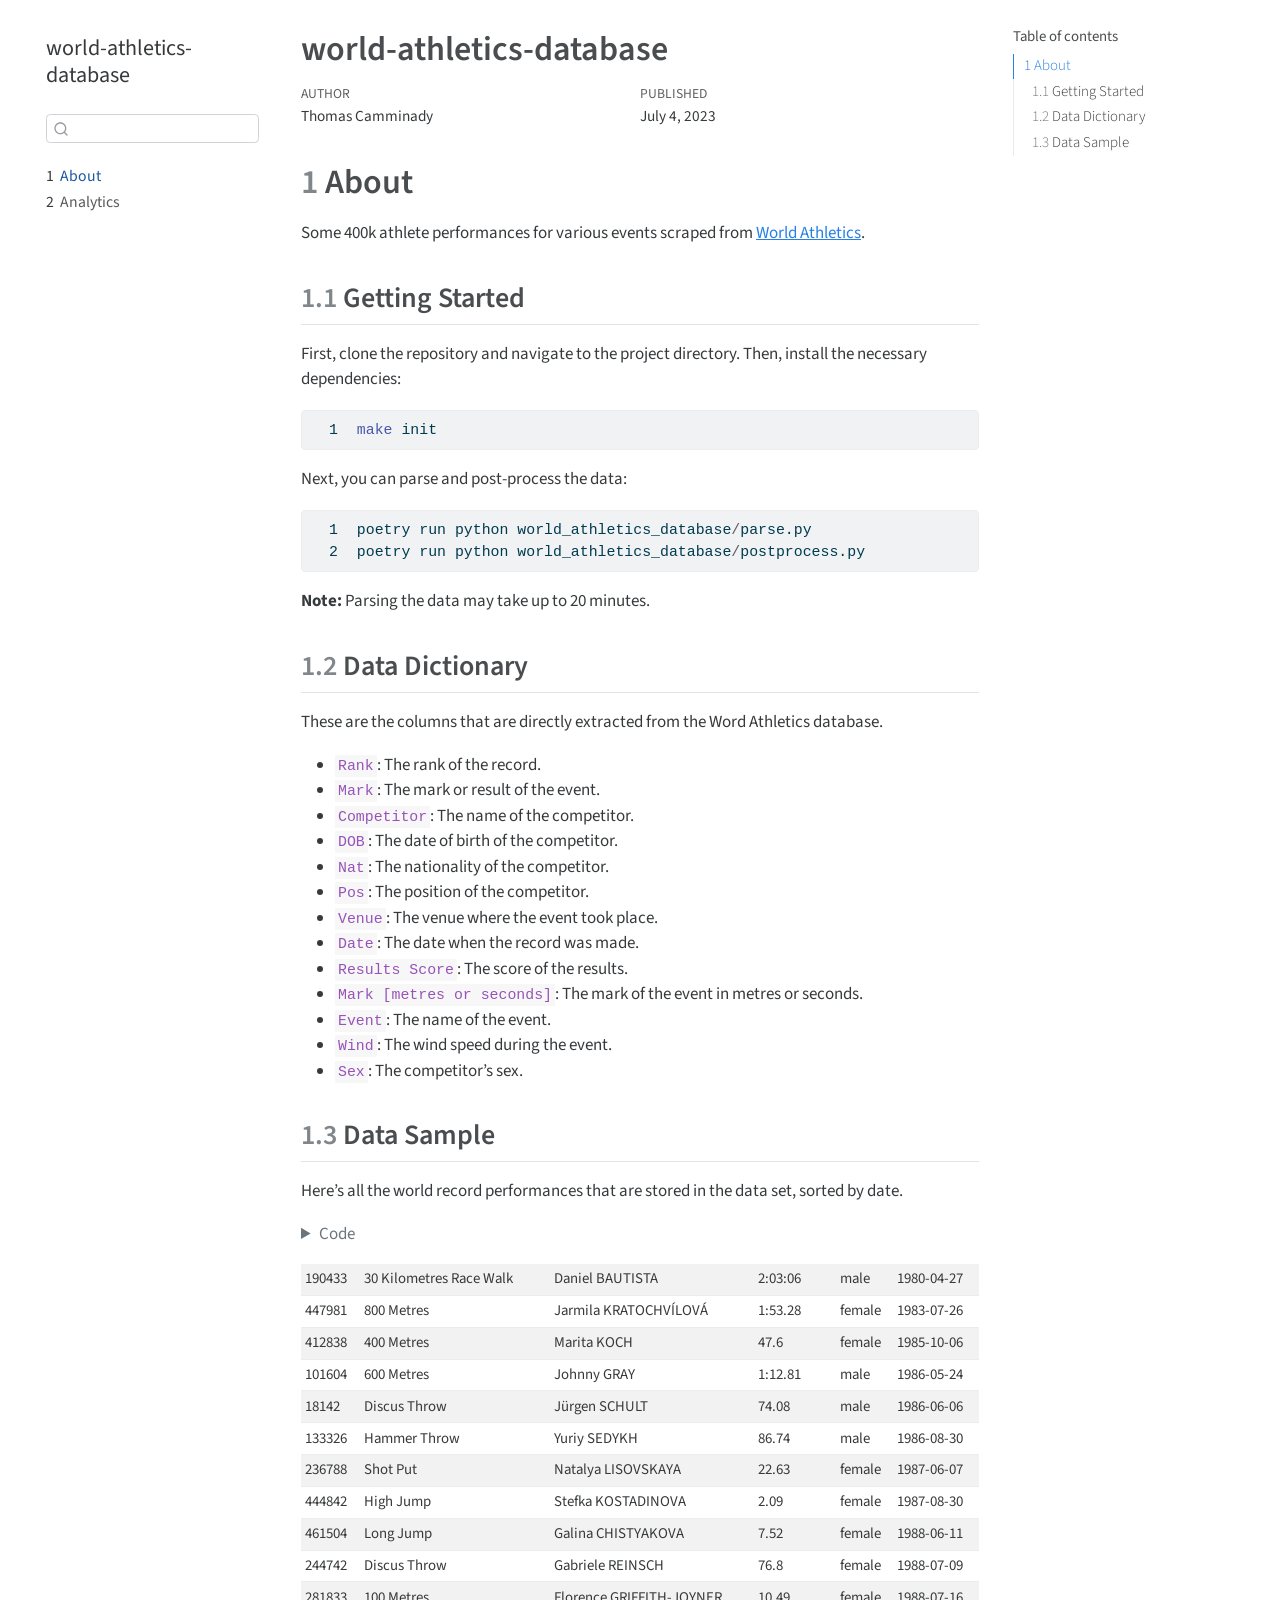
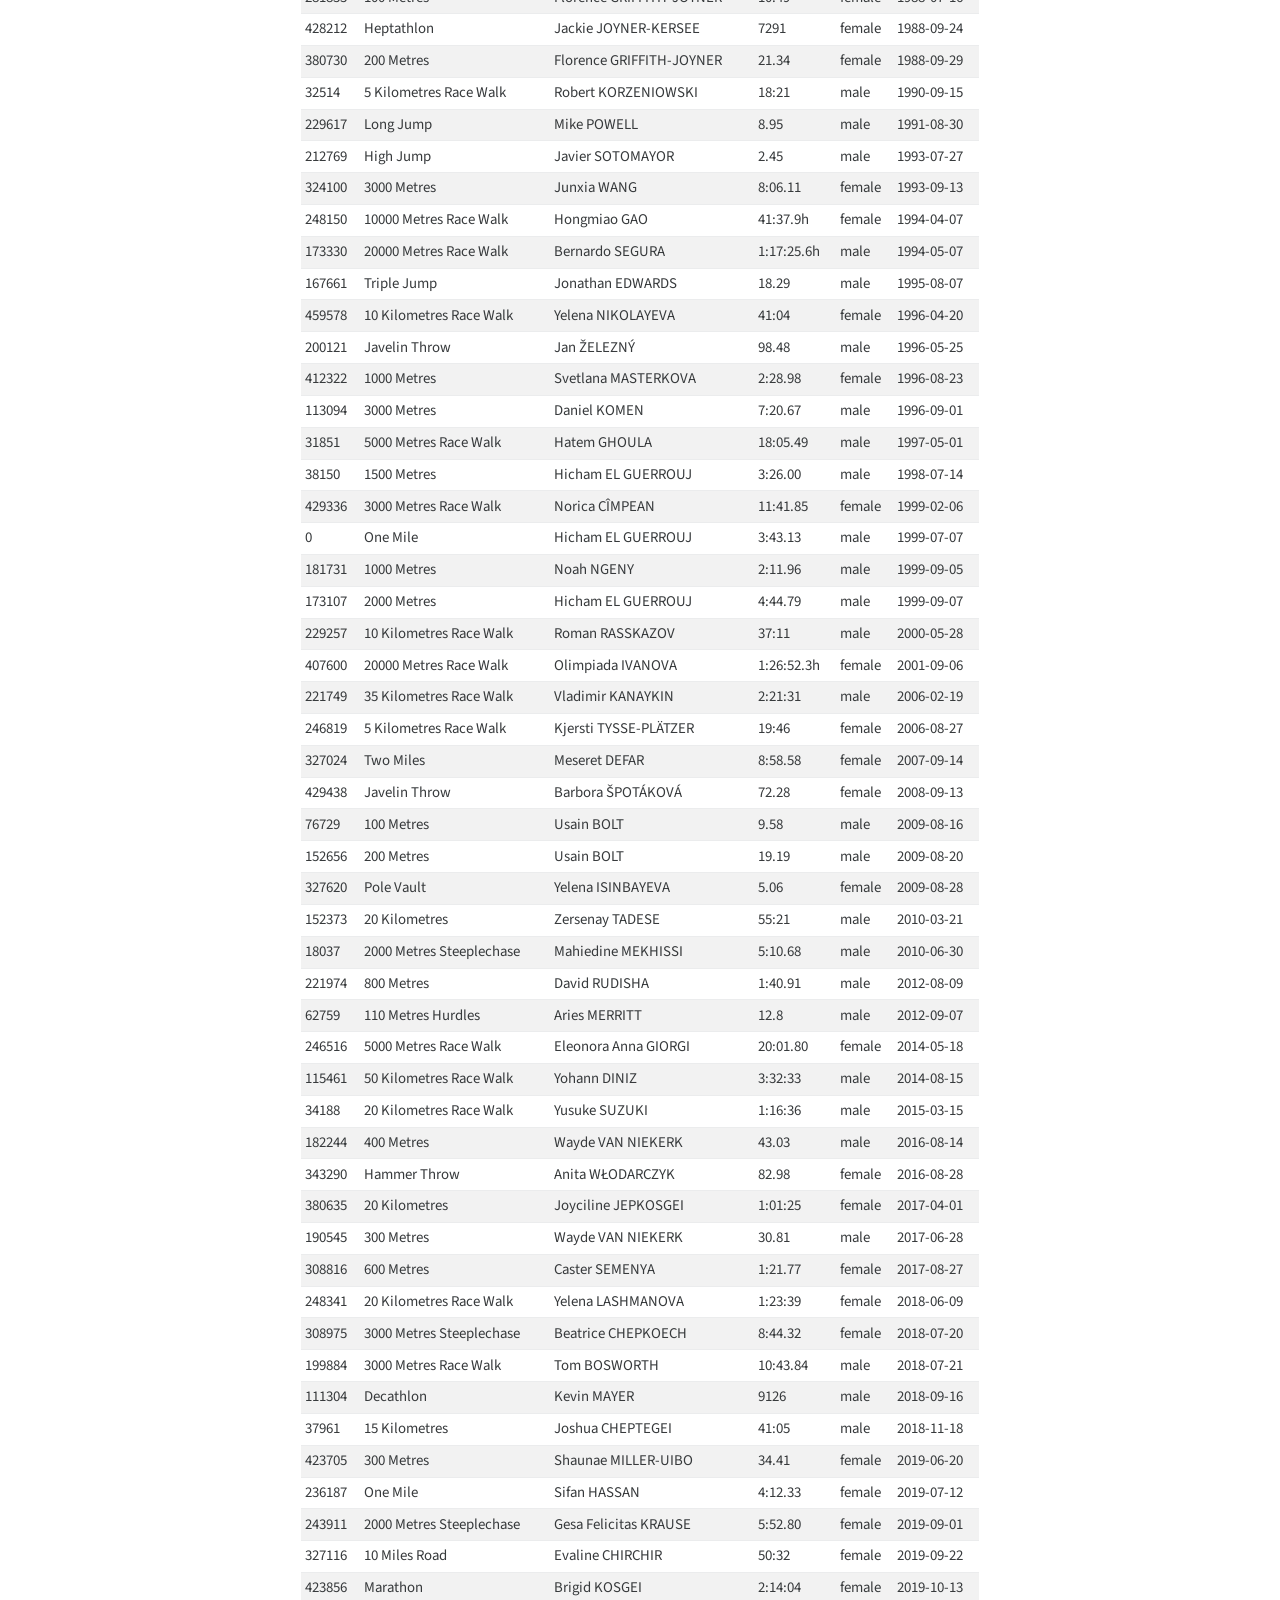
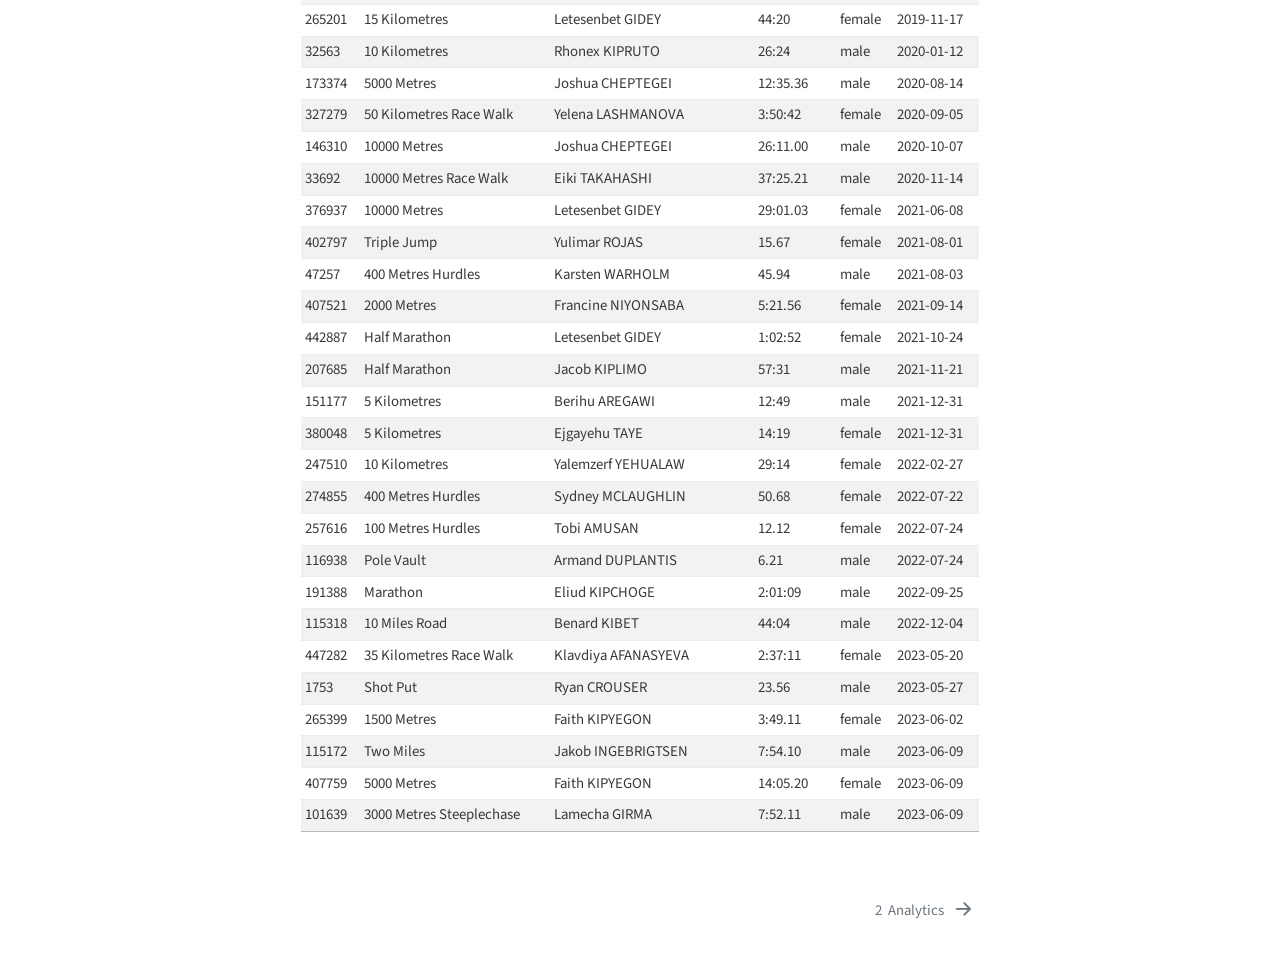
==== commit 2d5a7ec9: "Moving back to docs" ====
--- a/docs/index.html
+++ b/docs/index.html
@@ -6,8 +6,10 @@
 
 <meta name="viewport" content="width=device-width, initial-scale=1.0, user-scalable=yes">
 
-
-<title>World Athletics Database - About</title>
+<meta name="author" content="Thomas Camminady">
+<meta name="dcterms.date" content="2023-07-04">
+
+<title>world-athletics-database</title>
 <style>
 code{white-space: pre-wrap;}
 span.smallcaps{font-variant: small-caps;}
@@ -64,6 +66,7 @@
 <script src="site_libs/quarto-search/fuse.min.js"></script>
 <script src="site_libs/quarto-search/quarto-search.js"></script>
 <meta name="quarto:offset" content="./">
+<link href="./analytics.html" rel="next">
 <script src="site_libs/quarto-html/quarto.js"></script>
 <script src="site_libs/quarto-html/popper.min.js"></script>
 <script src="site_libs/quarto-html/tippy.umd.min.js"></script>
@@ -74,11 +77,11 @@
 <link href="site_libs/bootstrap/bootstrap-icons.css" rel="stylesheet">
 <link href="site_libs/bootstrap/bootstrap.min.css" rel="stylesheet" id="quarto-bootstrap" data-mode="light">
 <script id="quarto-search-options" type="application/json">{
-  "location": "navbar",
+  "location": "sidebar",
   "copy-button": false,
   "collapse-after": 3,
-  "panel-placement": "end",
-  "type": "overlay",
+  "panel-placement": "start",
+  "type": "textbox",
   "limit": 20,
   "language": {
     "search-no-results-text": "No results",
@@ -94,60 +97,70 @@
 }</script>
 
 
-<meta property="og:title" content="World Athletics Database - About">
-<meta property="og:description" content="">
-<meta property="og:site-name" content="World Athletics Database">
 </head>
 
-<body class="nav-fixed">
+<body class="nav-sidebar floating">
 
 <div id="quarto-search-results"></div>
   <header id="quarto-header" class="headroom fixed-top">
-    <nav class="navbar navbar-expand-lg navbar-dark ">
-      <div class="navbar-container container-fluid">
-      <div class="navbar-brand-container">
-    <a class="navbar-brand" href="./index.html">
-    <span class="navbar-title">World Athletics Database</span>
-    </a>
-  </div>
-            <div id="quarto-search" class="" title="Search"></div>
-          <button class="navbar-toggler" type="button" data-bs-toggle="collapse" data-bs-target="#navbarCollapse" aria-controls="navbarCollapse" aria-expanded="false" aria-label="Toggle navigation" onclick="if (window.quartoToggleHeadroom) { window.quartoToggleHeadroom(); }">
-  <span class="navbar-toggler-icon"></span>
-</button>
-          <div class="collapse navbar-collapse" id="navbarCollapse">
-            <ul class="navbar-nav navbar-nav-scroll ms-auto">
-  <li class="nav-item">
-    <a class="nav-link active" href="./index.html" rel="" target="" aria-current="page">
- <span class="menu-text">About</span></a>
-  </li>  
-  <li class="nav-item">
-    <a class="nav-link" href="./analytics.html" rel="" target="">
- <span class="menu-text">Analytics</span></a>
-  </li>  
-  <li class="nav-item compact">
-    <a class="nav-link" href="https://github.com/thomascamminady/world-athletics-database" rel="" target=""><i class="bi bi-github" role="img">
-</i> 
- <span class="menu-text"></span></a>
-  </li>  
-</ul>
-            <div class="quarto-navbar-tools">
-</div>
-          </div> <!-- /navcollapse -->
-      </div> <!-- /container-fluid -->
-    </nav>
+  <nav class="quarto-secondary-nav">
+    <div class="container-fluid d-flex">
+      <button type="button" class="quarto-btn-toggle btn" data-bs-toggle="collapse" data-bs-target="#quarto-sidebar,#quarto-sidebar-glass" aria-controls="quarto-sidebar" aria-expanded="false" aria-label="Toggle sidebar navigation" onclick="if (window.quartoToggleHeadroom) { window.quartoToggleHeadroom(); }">
+        <i class="bi bi-layout-text-sidebar-reverse"></i>
+      </button>
+      <nav class="quarto-page-breadcrumbs" aria-label="breadcrumb"><ol class="breadcrumb"><li class="breadcrumb-item"><a href="./index.html"><span class="chapter-number">1</span>&nbsp; <span class="chapter-title">About</span></a></li></ol></nav>
+      <a class="flex-grow-1" role="button" data-bs-toggle="collapse" data-bs-target="#quarto-sidebar,#quarto-sidebar-glass" aria-controls="quarto-sidebar" aria-expanded="false" aria-label="Toggle sidebar navigation" onclick="if (window.quartoToggleHeadroom) { window.quartoToggleHeadroom(); }">      
+      </a>
+      <button type="button" class="btn quarto-search-button" aria-label="Search" onclick="window.quartoOpenSearch();">
+        <i class="bi bi-search"></i>
+      </button>
+    </div>
+  </nav>
 </header>
 <!-- content -->
-<div id="quarto-content" class="quarto-container page-columns page-rows-contents page-layout-article page-navbar">
+<div id="quarto-content" class="quarto-container page-columns page-rows-contents page-layout-article">
 <!-- sidebar -->
+  <nav id="quarto-sidebar" class="sidebar collapse collapse-horizontal sidebar-navigation floating overflow-auto">
+    <div class="pt-lg-2 mt-2 text-left sidebar-header">
+    <div class="sidebar-title mb-0 py-0">
+      <a href="./">world-athletics-database</a> 
+    </div>
+      </div>
+        <div class="mt-2 flex-shrink-0 align-items-center">
+        <div class="sidebar-search">
+        <div id="quarto-search" class="" title="Search"></div>
+        </div>
+        </div>
+    <div class="sidebar-menu-container"> 
+    <ul class="list-unstyled mt-1">
+        <li class="sidebar-item">
+  <div class="sidebar-item-container"> 
+  <a href="./index.html" class="sidebar-item-text sidebar-link active">
+ <span class="menu-text"><span class="chapter-number">1</span>&nbsp; <span class="chapter-title">About</span></span></a>
+  </div>
+</li>
+        <li class="sidebar-item">
+  <div class="sidebar-item-container"> 
+  <a href="./analytics.html" class="sidebar-item-text sidebar-link">
+ <span class="menu-text"><span class="chapter-number">2</span>&nbsp; <span class="chapter-title">Analytics</span></span></a>
+  </div>
+</li>
+    </ul>
+    </div>
+</nav>
+<div id="quarto-sidebar-glass" data-bs-toggle="collapse" data-bs-target="#quarto-sidebar,#quarto-sidebar-glass"></div>
 <!-- margin-sidebar -->
     <div id="quarto-margin-sidebar" class="sidebar margin-sidebar">
         <nav id="TOC" role="doc-toc" class="toc-active">
-    <h2 id="toc-title">On this page</h2>
+    <h2 id="toc-title">Table of contents</h2>
    
   <ul>
-  <li><a href="#getting-started" id="toc-getting-started" class="nav-link active" data-scroll-target="#getting-started"><span class="header-section-number">1</span> Getting Started</a></li>
-  <li><a href="#data-dictionary" id="toc-data-dictionary" class="nav-link" data-scroll-target="#data-dictionary"><span class="header-section-number">2</span> Data Dictionary</a></li>
-  <li><a href="#data-sample" id="toc-data-sample" class="nav-link" data-scroll-target="#data-sample"><span class="header-section-number">3</span> Data Sample</a></li>
+  <li><a href="#about" id="toc-about" class="nav-link active" data-scroll-target="#about"><span class="header-section-number">1</span> About</a>
+  <ul class="collapse">
+  <li><a href="#getting-started" id="toc-getting-started" class="nav-link" data-scroll-target="#getting-started"><span class="header-section-number">1.1</span> Getting Started</a></li>
+  <li><a href="#data-dictionary" id="toc-data-dictionary" class="nav-link" data-scroll-target="#data-dictionary"><span class="header-section-number">1.2</span> Data Dictionary</a></li>
+  <li><a href="#data-sample" id="toc-data-sample" class="nav-link" data-scroll-target="#data-sample"><span class="header-section-number">1.3</span> Data Sample</a></li>
+  </ul></li>
   </ul>
 </nav>
     </div>
@@ -156,14 +169,26 @@
 
 <header id="title-block-header" class="quarto-title-block default">
 <div class="quarto-title">
-<h1 class="title">About</h1>
+<h1 class="title">world-athletics-database</h1>
 </div>
 
 
 
 <div class="quarto-title-meta">
 
+    <div>
+    <div class="quarto-title-meta-heading">Author</div>
+    <div class="quarto-title-meta-contents">
+             <p>Thomas Camminady </p>
+          </div>
+  </div>
     
+    <div>
+    <div class="quarto-title-meta-heading">Published</div>
+    <div class="quarto-title-meta-contents">
+      <p class="date">July 4, 2023</p>
+    </div>
+  </div>
   
     
   </div>
@@ -171,9 +196,11 @@
 
 </header>
 
+<section id="about" class="level1" data-number="1">
+<h1 data-number="1"><span class="header-section-number">1</span> About</h1>
 <p>Some 400k athlete performances for various events scraped from <a href="https://worldathletics.org/records/all-time-toplists/sprints/100-metres/outdoor/women/senior">World Athletics</a>.</p>
-<section id="getting-started" class="level2" data-number="1">
-<h2 data-number="1" class="anchored" data-anchor-id="getting-started"><span class="header-section-number">1</span> Getting Started</h2>
+<section id="getting-started" class="level2" data-number="1.1">
+<h2 data-number="1.1" class="anchored" data-anchor-id="getting-started"><span class="header-section-number">1.1</span> Getting Started</h2>
 <p>First, clone the repository and navigate to the project directory. Then, install the necessary dependencies:</p>
 <div class="sourceCode" id="cb1"><pre class="sourceCode numberSource bash number-lines code-with-copy"><code class="sourceCode bash"><span id="cb1-1"><a href="#cb1-1"></a><span class="fu">make</span> init</span></code><button title="Copy to Clipboard" class="code-copy-button"><i class="bi"></i></button></pre></div>
 <p>Next, you can parse and post-process the data:</p>
@@ -181,26 +208,27 @@
 <span id="cb2-2"><a href="#cb2-2"></a>poetry run python world_athletics_database<span class="op">/</span>postprocess.py</span></code><button title="Copy to Clipboard" class="code-copy-button"><i class="bi"></i></button></pre></div>
 <p><strong>Note:</strong> Parsing the data may take up to 20 minutes.</p>
 </section>
-<section id="data-dictionary" class="level2" data-number="2">
-<h2 data-number="2" class="anchored" data-anchor-id="data-dictionary"><span class="header-section-number">2</span> Data Dictionary</h2>
+<section id="data-dictionary" class="level2" data-number="1.2">
+<h2 data-number="1.2" class="anchored" data-anchor-id="data-dictionary"><span class="header-section-number">1.2</span> Data Dictionary</h2>
+<p>These are the columns that are directly extracted from the Word Athletics database.</p>
 <ul>
-<li><strong>Rank</strong>: The rank of the record.</li>
-<li><strong>Mark</strong>: The mark or result of the event.</li>
-<li><strong>Competitor</strong>: The name of the competitor.</li>
-<li><strong>DOB</strong>: The date of birth of the competitor.</li>
-<li><strong>Nat</strong>: The nationality of the competitor.</li>
-<li><strong>Pos</strong>: The position of the competitor.</li>
-<li><strong>Venue</strong>: The venue where the event took place.</li>
-<li><strong>Date</strong>: The date when the record was made.</li>
-<li><strong>Results Score</strong>: The score of the results.</li>
-<li><strong>Mark [metres or seconds]</strong>: The mark of the event in metres or seconds.</li>
-<li><strong>Event</strong>: The name of the event.</li>
-<li><strong>Wind</strong>: The wind speed during the event.</li>
-<li><strong>Sex</strong>: The competitor’s sex.</li>
+<li><code>Rank</code>: The rank of the record.</li>
+<li><code>Mark</code>: The mark or result of the event.</li>
+<li><code>Competitor</code>: The name of the competitor.</li>
+<li><code>DOB</code>: The date of birth of the competitor.</li>
+<li><code>Nat</code>: The nationality of the competitor.</li>
+<li><code>Pos</code>: The position of the competitor.</li>
+<li><code>Venue</code>: The venue where the event took place.</li>
+<li><code>Date</code>: The date when the record was made.</li>
+<li><code>Results Score</code>: The score of the results.</li>
+<li><code>Mark [metres or seconds]</code>: The mark of the event in metres or seconds.</li>
+<li><code>Event</code>: The name of the event.</li>
+<li><code>Wind</code>: The wind speed during the event.</li>
+<li><code>Sex</code>: The competitor’s sex.</li>
 </ul>
 </section>
-<section id="data-sample" class="level2" data-number="3">
-<h2 data-number="3" class="anchored" data-anchor-id="data-sample"><span class="header-section-number">3</span> Data Sample</h2>
+<section id="data-sample" class="level2" data-number="1.3">
+<h2 data-number="1.3" class="anchored" data-anchor-id="data-sample"><span class="header-section-number">1.3</span> Data Sample</h2>
 <p>Here’s all the world record performances that are stored in the data set, sorted by date.</p>
 <div class="cell" data-execution_count="1">
 <details>
@@ -924,6 +952,7 @@
 </div>
 
 
+</section>
 </section>
 
 </main> <!-- /main -->
@@ -1160,6 +1189,15 @@
   }
 });
 </script>
+<nav class="page-navigation">
+  <div class="nav-page nav-page-previous">
+  </div>
+  <div class="nav-page nav-page-next">
+      <a href="./analytics.html" class="pagination-link">
+        <span class="nav-page-text"><span class="chapter-number">2</span>&nbsp; <span class="chapter-title">Analytics</span></span> <i class="bi bi-arrow-right-short"></i>
+      </a>
+  </div>
+</nav>
 </div> <!-- /content -->
 
 
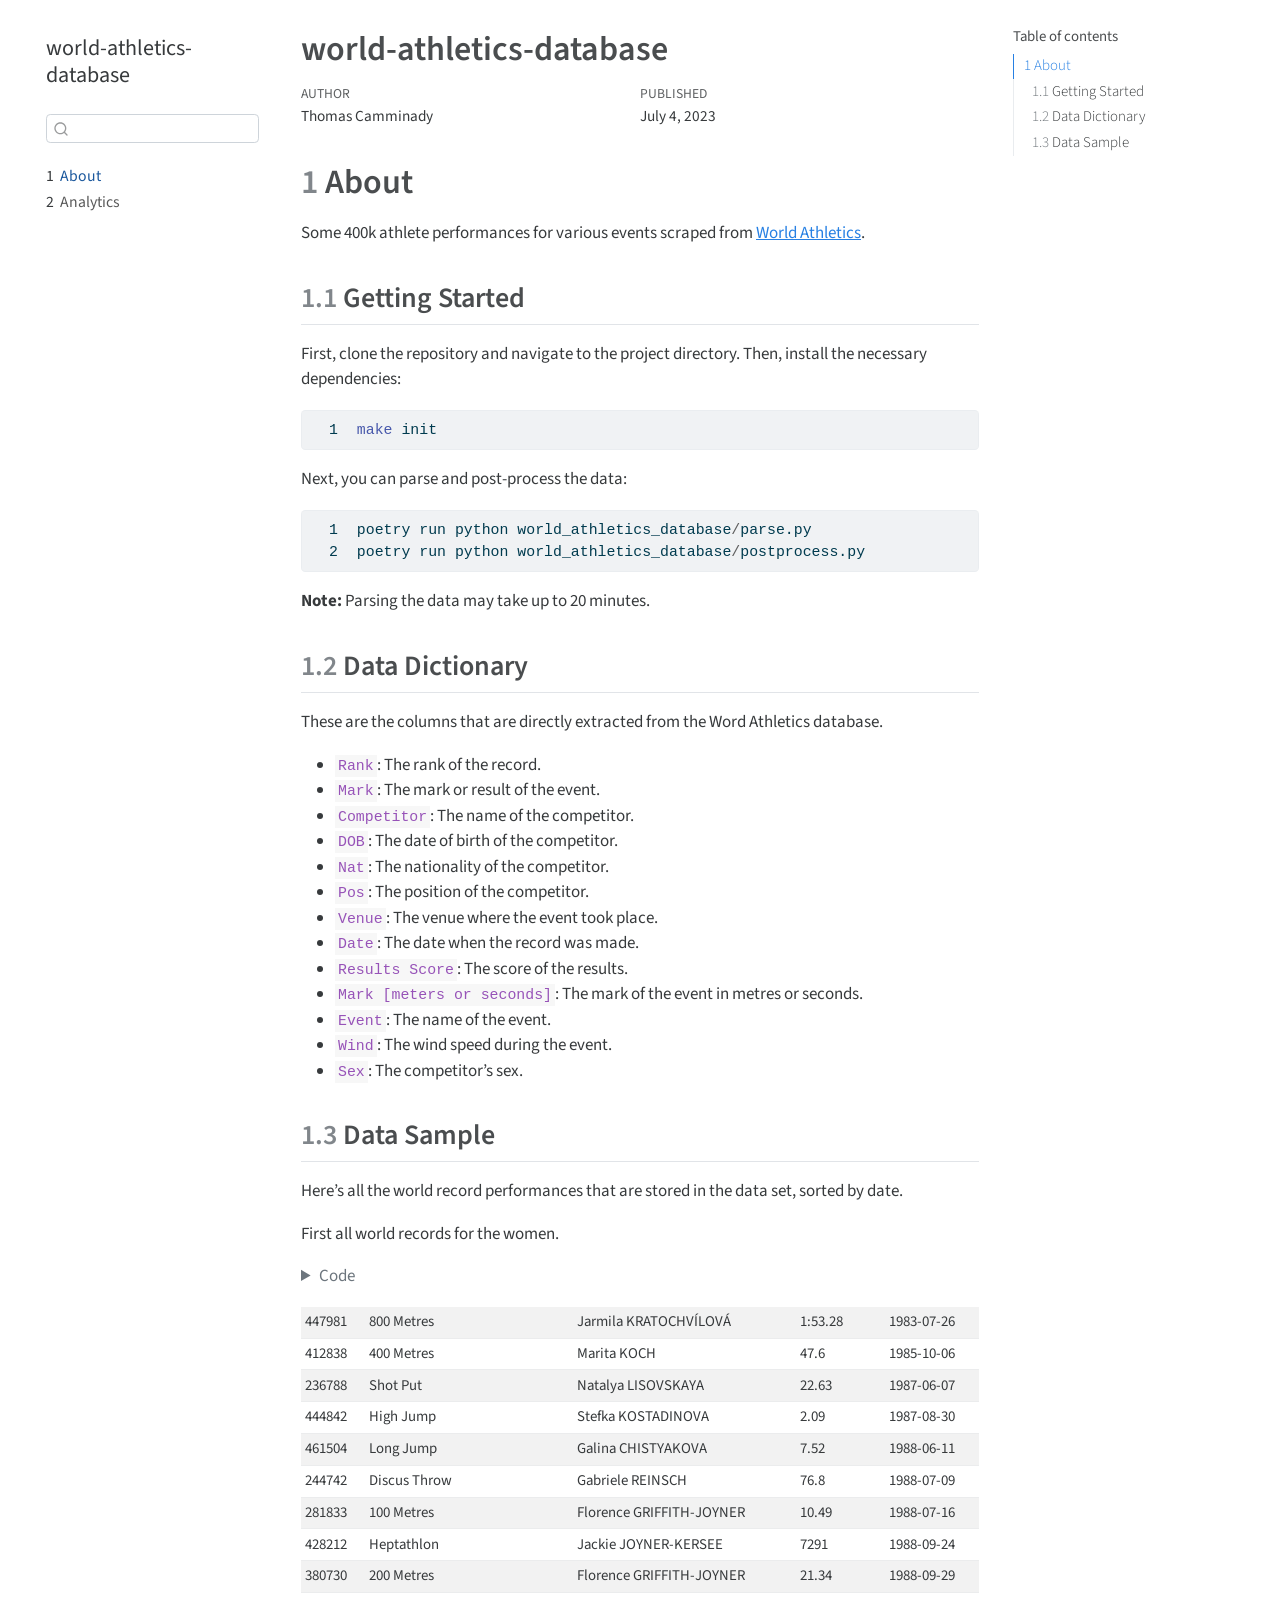
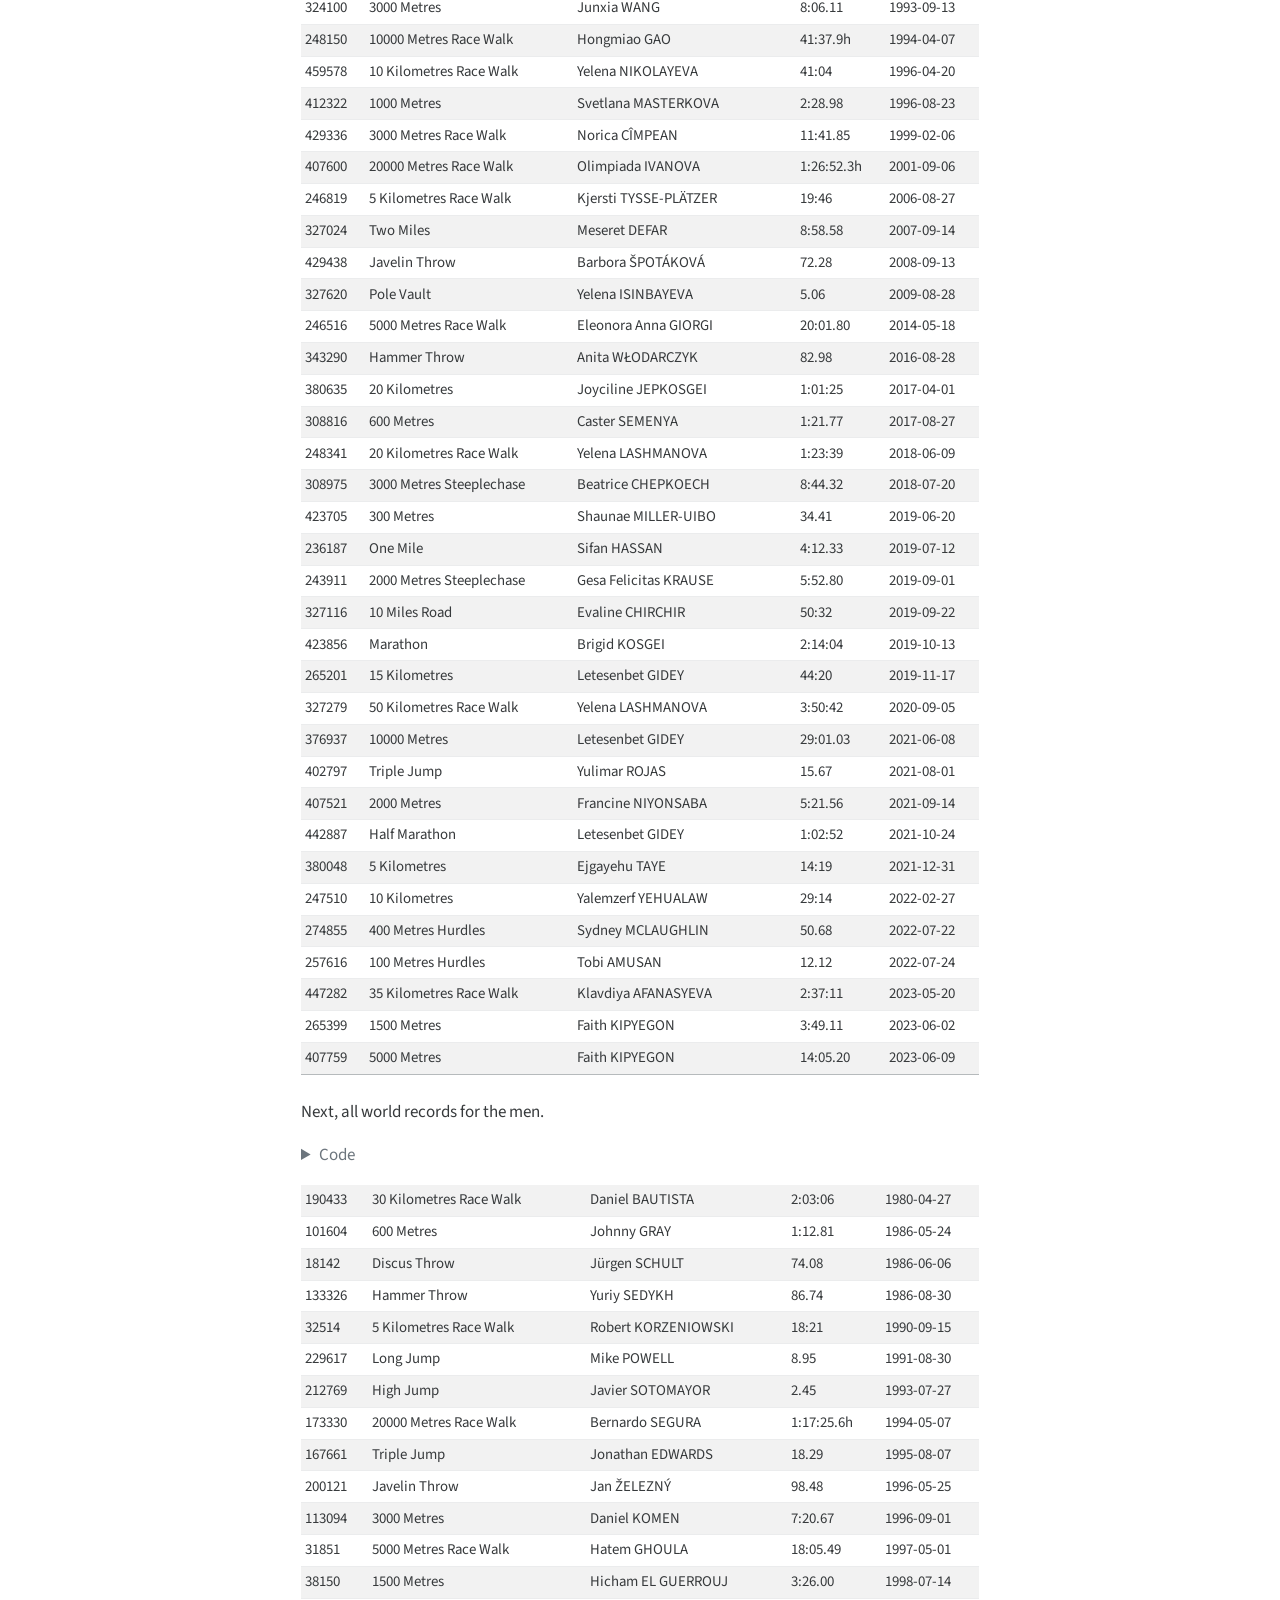
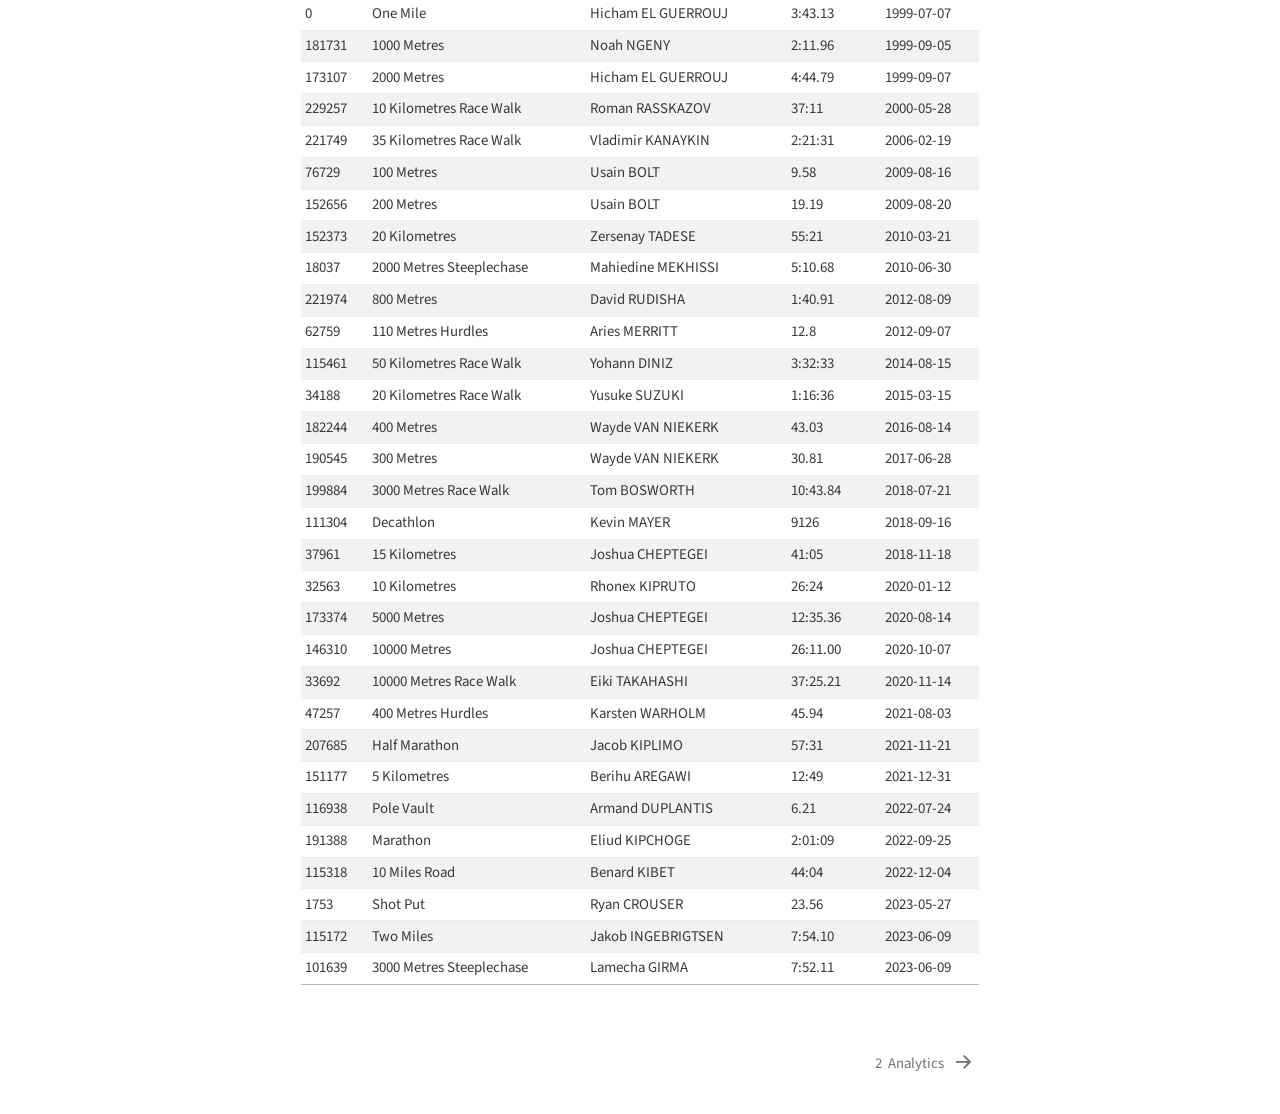
==== commit 98cc7bcf: "Update." ====
--- a/docs/index.html
+++ b/docs/index.html
@@ -221,7 +221,7 @@
 <li><code>Venue</code>: The venue where the event took place.</li>
 <li><code>Date</code>: The date when the record was made.</li>
 <li><code>Results Score</code>: The score of the results.</li>
-<li><code>Mark [metres or seconds]</code>: The mark of the event in metres or seconds.</li>
+<li><code>Mark [meters or seconds]</code>: The mark of the event in metres or seconds.</li>
 <li><code>Event</code>: The name of the event.</li>
 <li><code>Wind</code>: The wind speed during the event.</li>
 <li><code>Sex</code>: The competitor’s sex.</li>
@@ -230,6 +230,7 @@
 <section id="data-sample" class="level2" data-number="1.3">
 <h2 data-number="1.3" class="anchored" data-anchor-id="data-sample"><span class="header-section-number">1.3</span> Data Sample</h2>
 <p>Here’s all the world record performances that are stored in the data set, sorted by date.</p>
+<p>First all world records for the women.</p>
 <div class="cell" data-execution_count="1">
 <details>
 <summary>Code</summary>
@@ -241,13 +242,335 @@
 <span id="cb3-6"><a href="#cb3-6"></a></span>
 <span id="cb3-7"><a href="#cb3-7"></a>Markdown(</span>
 <span id="cb3-8"><a href="#cb3-8"></a>    tabulate(</span>
-<span id="cb3-9"><a href="#cb3-9"></a>        df.loc[df[<span class="st">"Rank"</span>] <span class="op">==</span> <span class="dv">1</span>][</span>
-<span id="cb3-10"><a href="#cb3-10"></a>            [<span class="st">"Event"</span>, <span class="st">"Competitor"</span>, <span class="st">"Mark"</span>, <span class="st">"Sex"</span>, <span class="st">"Date"</span>]</span>
+<span id="cb3-9"><a href="#cb3-9"></a>        df.loc[(df[<span class="st">"Rank"</span>] <span class="op">==</span> <span class="dv">1</span>) <span class="op">&amp;</span> (df[<span class="st">"Sex"</span>] <span class="op">==</span> <span class="st">"female"</span>)][</span>
+<span id="cb3-10"><a href="#cb3-10"></a>            [<span class="st">"Event"</span>, <span class="st">"Competitor"</span>, <span class="st">"Mark"</span>, <span class="st">"Date"</span>]</span>
 <span id="cb3-11"><a href="#cb3-11"></a>        ].sort_values(<span class="st">"Date"</span>)</span>
 <span id="cb3-12"><a href="#cb3-12"></a>    )</span>
 <span id="cb3-13"><a href="#cb3-13"></a>)</span></code><button title="Copy to Clipboard" class="code-copy-button"><i class="bi"></i></button></pre></div>
 </details>
-<div class="cell-output cell-output-display" data-execution_count="4">
+<div class="cell-output cell-output-display" data-execution_count="1">
+<table class="table table-sm table-striped small">
+<tbody>
+<tr class="odd">
+<td>447981</td>
+<td style="text-align: left;">800 Metres</td>
+<td style="text-align: left;">Jarmila KRATOCHVÍLOVÁ</td>
+<td style="text-align: left;">1:53.28</td>
+<td>1983-07-26</td>
+</tr>
+<tr class="even">
+<td>412838</td>
+<td style="text-align: left;">400 Metres</td>
+<td style="text-align: left;">Marita KOCH</td>
+<td style="text-align: left;">47.6</td>
+<td>1985-10-06</td>
+</tr>
+<tr class="odd">
+<td>236788</td>
+<td style="text-align: left;">Shot Put</td>
+<td style="text-align: left;">Natalya LISOVSKAYA</td>
+<td style="text-align: left;">22.63</td>
+<td>1987-06-07</td>
+</tr>
+<tr class="even">
+<td>444842</td>
+<td style="text-align: left;">High Jump</td>
+<td style="text-align: left;">Stefka KOSTADINOVA</td>
+<td style="text-align: left;">2.09</td>
+<td>1987-08-30</td>
+</tr>
+<tr class="odd">
+<td>461504</td>
+<td style="text-align: left;">Long Jump</td>
+<td style="text-align: left;">Galina CHISTYAKOVA</td>
+<td style="text-align: left;">7.52</td>
+<td>1988-06-11</td>
+</tr>
+<tr class="even">
+<td>244742</td>
+<td style="text-align: left;">Discus Throw</td>
+<td style="text-align: left;">Gabriele REINSCH</td>
+<td style="text-align: left;">76.8</td>
+<td>1988-07-09</td>
+</tr>
+<tr class="odd">
+<td>281833</td>
+<td style="text-align: left;">100 Metres</td>
+<td style="text-align: left;">Florence GRIFFITH-JOYNER</td>
+<td style="text-align: left;">10.49</td>
+<td>1988-07-16</td>
+</tr>
+<tr class="even">
+<td>428212</td>
+<td style="text-align: left;">Heptathlon</td>
+<td style="text-align: left;">Jackie JOYNER-KERSEE</td>
+<td style="text-align: left;">7291</td>
+<td>1988-09-24</td>
+</tr>
+<tr class="odd">
+<td>380730</td>
+<td style="text-align: left;">200 Metres</td>
+<td style="text-align: left;">Florence GRIFFITH-JOYNER</td>
+<td style="text-align: left;">21.34</td>
+<td>1988-09-29</td>
+</tr>
+<tr class="even">
+<td>324100</td>
+<td style="text-align: left;">3000 Metres</td>
+<td style="text-align: left;">Junxia WANG</td>
+<td style="text-align: left;">8:06.11</td>
+<td>1993-09-13</td>
+</tr>
+<tr class="odd">
+<td>248150</td>
+<td style="text-align: left;">10000 Metres Race Walk</td>
+<td style="text-align: left;">Hongmiao GAO</td>
+<td style="text-align: left;">41:37.9h</td>
+<td>1994-04-07</td>
+</tr>
+<tr class="even">
+<td>459578</td>
+<td style="text-align: left;">10 Kilometres Race Walk</td>
+<td style="text-align: left;">Yelena NIKOLAYEVA</td>
+<td style="text-align: left;">41:04</td>
+<td>1996-04-20</td>
+</tr>
+<tr class="odd">
+<td>412322</td>
+<td style="text-align: left;">1000 Metres</td>
+<td style="text-align: left;">Svetlana MASTERKOVA</td>
+<td style="text-align: left;">2:28.98</td>
+<td>1996-08-23</td>
+</tr>
+<tr class="even">
+<td>429336</td>
+<td style="text-align: left;">3000 Metres Race Walk</td>
+<td style="text-align: left;">Norica CÎMPEAN</td>
+<td style="text-align: left;">11:41.85</td>
+<td>1999-02-06</td>
+</tr>
+<tr class="odd">
+<td>407600</td>
+<td style="text-align: left;">20000 Metres Race Walk</td>
+<td style="text-align: left;">Olimpiada IVANOVA</td>
+<td style="text-align: left;">1:26:52.3h</td>
+<td>2001-09-06</td>
+</tr>
+<tr class="even">
+<td>246819</td>
+<td style="text-align: left;">5 Kilometres Race Walk</td>
+<td style="text-align: left;">Kjersti TYSSE-PLÄTZER</td>
+<td style="text-align: left;">19:46</td>
+<td>2006-08-27</td>
+</tr>
+<tr class="odd">
+<td>327024</td>
+<td style="text-align: left;">Two Miles</td>
+<td style="text-align: left;">Meseret DEFAR</td>
+<td style="text-align: left;">8:58.58</td>
+<td>2007-09-14</td>
+</tr>
+<tr class="even">
+<td>429438</td>
+<td style="text-align: left;">Javelin Throw</td>
+<td style="text-align: left;">Barbora ŠPOTÁKOVÁ</td>
+<td style="text-align: left;">72.28</td>
+<td>2008-09-13</td>
+</tr>
+<tr class="odd">
+<td>327620</td>
+<td style="text-align: left;">Pole Vault</td>
+<td style="text-align: left;">Yelena ISINBAYEVA</td>
+<td style="text-align: left;">5.06</td>
+<td>2009-08-28</td>
+</tr>
+<tr class="even">
+<td>246516</td>
+<td style="text-align: left;">5000 Metres Race Walk</td>
+<td style="text-align: left;">Eleonora Anna GIORGI</td>
+<td style="text-align: left;">20:01.80</td>
+<td>2014-05-18</td>
+</tr>
+<tr class="odd">
+<td>343290</td>
+<td style="text-align: left;">Hammer Throw</td>
+<td style="text-align: left;">Anita WŁODARCZYK</td>
+<td style="text-align: left;">82.98</td>
+<td>2016-08-28</td>
+</tr>
+<tr class="even">
+<td>380635</td>
+<td style="text-align: left;">20 Kilometres</td>
+<td style="text-align: left;">Joyciline JEPKOSGEI</td>
+<td style="text-align: left;">1:01:25</td>
+<td>2017-04-01</td>
+</tr>
+<tr class="odd">
+<td>308816</td>
+<td style="text-align: left;">600 Metres</td>
+<td style="text-align: left;">Caster SEMENYA</td>
+<td style="text-align: left;">1:21.77</td>
+<td>2017-08-27</td>
+</tr>
+<tr class="even">
+<td>248341</td>
+<td style="text-align: left;">20 Kilometres Race Walk</td>
+<td style="text-align: left;">Yelena LASHMANOVA</td>
+<td style="text-align: left;">1:23:39</td>
+<td>2018-06-09</td>
+</tr>
+<tr class="odd">
+<td>308975</td>
+<td style="text-align: left;">3000 Metres Steeplechase</td>
+<td style="text-align: left;">Beatrice CHEPKOECH</td>
+<td style="text-align: left;">8:44.32</td>
+<td>2018-07-20</td>
+</tr>
+<tr class="even">
+<td>423705</td>
+<td style="text-align: left;">300 Metres</td>
+<td style="text-align: left;">Shaunae MILLER-UIBO</td>
+<td style="text-align: left;">34.41</td>
+<td>2019-06-20</td>
+</tr>
+<tr class="odd">
+<td>236187</td>
+<td style="text-align: left;">One Mile</td>
+<td style="text-align: left;">Sifan HASSAN</td>
+<td style="text-align: left;">4:12.33</td>
+<td>2019-07-12</td>
+</tr>
+<tr class="even">
+<td>243911</td>
+<td style="text-align: left;">2000 Metres Steeplechase</td>
+<td style="text-align: left;">Gesa Felicitas KRAUSE</td>
+<td style="text-align: left;">5:52.80</td>
+<td>2019-09-01</td>
+</tr>
+<tr class="odd">
+<td>327116</td>
+<td style="text-align: left;">10 Miles Road</td>
+<td style="text-align: left;">Evaline CHIRCHIR</td>
+<td style="text-align: left;">50:32</td>
+<td>2019-09-22</td>
+</tr>
+<tr class="even">
+<td>423856</td>
+<td style="text-align: left;">Marathon</td>
+<td style="text-align: left;">Brigid KOSGEI</td>
+<td style="text-align: left;">2:14:04</td>
+<td>2019-10-13</td>
+</tr>
+<tr class="odd">
+<td>265201</td>
+<td style="text-align: left;">15 Kilometres</td>
+<td style="text-align: left;">Letesenbet GIDEY</td>
+<td style="text-align: left;">44:20</td>
+<td>2019-11-17</td>
+</tr>
+<tr class="even">
+<td>327279</td>
+<td style="text-align: left;">50 Kilometres Race Walk</td>
+<td style="text-align: left;">Yelena LASHMANOVA</td>
+<td style="text-align: left;">3:50:42</td>
+<td>2020-09-05</td>
+</tr>
+<tr class="odd">
+<td>376937</td>
+<td style="text-align: left;">10000 Metres</td>
+<td style="text-align: left;">Letesenbet GIDEY</td>
+<td style="text-align: left;">29:01.03</td>
+<td>2021-06-08</td>
+</tr>
+<tr class="even">
+<td>402797</td>
+<td style="text-align: left;">Triple Jump</td>
+<td style="text-align: left;">Yulimar ROJAS</td>
+<td style="text-align: left;">15.67</td>
+<td>2021-08-01</td>
+</tr>
+<tr class="odd">
+<td>407521</td>
+<td style="text-align: left;">2000 Metres</td>
+<td style="text-align: left;">Francine NIYONSABA</td>
+<td style="text-align: left;">5:21.56</td>
+<td>2021-09-14</td>
+</tr>
+<tr class="even">
+<td>442887</td>
+<td style="text-align: left;">Half Marathon</td>
+<td style="text-align: left;">Letesenbet GIDEY</td>
+<td style="text-align: left;">1:02:52</td>
+<td>2021-10-24</td>
+</tr>
+<tr class="odd">
+<td>380048</td>
+<td style="text-align: left;">5 Kilometres</td>
+<td style="text-align: left;">Ejgayehu TAYE</td>
+<td style="text-align: left;">14:19</td>
+<td>2021-12-31</td>
+</tr>
+<tr class="even">
+<td>247510</td>
+<td style="text-align: left;">10 Kilometres</td>
+<td style="text-align: left;">Yalemzerf YEHUALAW</td>
+<td style="text-align: left;">29:14</td>
+<td>2022-02-27</td>
+</tr>
+<tr class="odd">
+<td>274855</td>
+<td style="text-align: left;">400 Metres Hurdles</td>
+<td style="text-align: left;">Sydney MCLAUGHLIN</td>
+<td style="text-align: left;">50.68</td>
+<td>2022-07-22</td>
+</tr>
+<tr class="even">
+<td>257616</td>
+<td style="text-align: left;">100 Metres Hurdles</td>
+<td style="text-align: left;">Tobi AMUSAN</td>
+<td style="text-align: left;">12.12</td>
+<td>2022-07-24</td>
+</tr>
+<tr class="odd">
+<td>447282</td>
+<td style="text-align: left;">35 Kilometres Race Walk</td>
+<td style="text-align: left;">Klavdiya AFANASYEVA</td>
+<td style="text-align: left;">2:37:11</td>
+<td>2023-05-20</td>
+</tr>
+<tr class="even">
+<td>265399</td>
+<td style="text-align: left;">1500 Metres</td>
+<td style="text-align: left;">Faith KIPYEGON</td>
+<td style="text-align: left;">3:49.11</td>
+<td>2023-06-02</td>
+</tr>
+<tr class="odd">
+<td>407759</td>
+<td style="text-align: left;">5000 Metres</td>
+<td style="text-align: left;">Faith KIPYEGON</td>
+<td style="text-align: left;">14:05.20</td>
+<td>2023-06-09</td>
+</tr>
+</tbody>
+</table>
+</div>
+</div>
+<p>Next, all world records for the men.</p>
+<div class="cell" data-execution_count="2">
+<details>
+<summary>Code</summary>
+<div class="sourceCode cell-code" id="cb4"><pre class="sourceCode numberSource python number-lines code-with-copy"><code class="sourceCode python"><span id="cb4-1"><a href="#cb4-1"></a>df <span class="op">=</span> pd.read_csv(<span class="st">"data/data.csv"</span>, delimiter<span class="op">=</span><span class="st">";"</span>, parse_dates<span class="op">=</span><span class="va">True</span>)</span>
+<span id="cb4-2"><a href="#cb4-2"></a></span>
+<span id="cb4-3"><a href="#cb4-3"></a>Markdown(</span>
+<span id="cb4-4"><a href="#cb4-4"></a>    tabulate(</span>
+<span id="cb4-5"><a href="#cb4-5"></a>        df.loc[(df[<span class="st">"Rank"</span>] <span class="op">==</span> <span class="dv">1</span>) <span class="op">&amp;</span> (df[<span class="st">"Sex"</span>] <span class="op">==</span> <span class="st">"male"</span>)][</span>
+<span id="cb4-6"><a href="#cb4-6"></a>            [<span class="st">"Event"</span>, <span class="st">"Competitor"</span>, <span class="st">"Mark"</span>, <span class="st">"Date"</span>]</span>
+<span id="cb4-7"><a href="#cb4-7"></a>        ].sort_values(<span class="st">"Date"</span>)</span>
+<span id="cb4-8"><a href="#cb4-8"></a>    )</span>
+<span id="cb4-9"><a href="#cb4-9"></a>)</span></code><button title="Copy to Clipboard" class="code-copy-button"><i class="bi"></i></button></pre></div>
+</details>
+<div class="cell-output cell-output-display" data-execution_count="2">
 <table class="table table-sm table-striped small">
 <tbody>
 <tr class="odd">
@@ -255,31 +578,13 @@
 <td style="text-align: left;">30 Kilometres Race Walk</td>
 <td style="text-align: left;">Daniel BAUTISTA</td>
 <td style="text-align: left;">2:03:06</td>
-<td style="text-align: left;">male</td>
 <td>1980-04-27</td>
-</tr>
-<tr class="even">
-<td>447981</td>
-<td style="text-align: left;">800 Metres</td>
-<td style="text-align: left;">Jarmila KRATOCHVÍLOVÁ</td>
-<td style="text-align: left;">1:53.28</td>
-<td style="text-align: left;">female</td>
-<td>1983-07-26</td>
-</tr>
-<tr class="odd">
-<td>412838</td>
-<td style="text-align: left;">400 Metres</td>
-<td style="text-align: left;">Marita KOCH</td>
-<td style="text-align: left;">47.6</td>
-<td style="text-align: left;">female</td>
-<td>1985-10-06</td>
 </tr>
 <tr class="even">
 <td>101604</td>
 <td style="text-align: left;">600 Metres</td>
 <td style="text-align: left;">Johnny GRAY</td>
 <td style="text-align: left;">1:12.81</td>
-<td style="text-align: left;">male</td>
 <td>1986-05-24</td>
 </tr>
 <tr class="odd">
@@ -287,7 +592,6 @@
 <td style="text-align: left;">Discus Throw</td>
 <td style="text-align: left;">Jürgen SCHULT</td>
 <td style="text-align: left;">74.08</td>
-<td style="text-align: left;">male</td>
 <td>1986-06-06</td>
 </tr>
 <tr class="even">
@@ -295,183 +599,76 @@
 <td style="text-align: left;">Hammer Throw</td>
 <td style="text-align: left;">Yuriy SEDYKH</td>
 <td style="text-align: left;">86.74</td>
-<td style="text-align: left;">male</td>
 <td>1986-08-30</td>
 </tr>
 <tr class="odd">
-<td>236788</td>
-<td style="text-align: left;">Shot Put</td>
-<td style="text-align: left;">Natalya LISOVSKAYA</td>
-<td style="text-align: left;">22.63</td>
-<td style="text-align: left;">female</td>
-<td>1987-06-07</td>
-</tr>
-<tr class="even">
-<td>444842</td>
-<td style="text-align: left;">High Jump</td>
-<td style="text-align: left;">Stefka KOSTADINOVA</td>
-<td style="text-align: left;">2.09</td>
-<td style="text-align: left;">female</td>
-<td>1987-08-30</td>
-</tr>
-<tr class="odd">
-<td>461504</td>
-<td style="text-align: left;">Long Jump</td>
-<td style="text-align: left;">Galina CHISTYAKOVA</td>
-<td style="text-align: left;">7.52</td>
-<td style="text-align: left;">female</td>
-<td>1988-06-11</td>
-</tr>
-<tr class="even">
-<td>244742</td>
-<td style="text-align: left;">Discus Throw</td>
-<td style="text-align: left;">Gabriele REINSCH</td>
-<td style="text-align: left;">76.8</td>
-<td style="text-align: left;">female</td>
-<td>1988-07-09</td>
-</tr>
-<tr class="odd">
-<td>281833</td>
-<td style="text-align: left;">100 Metres</td>
-<td style="text-align: left;">Florence GRIFFITH-JOYNER</td>
-<td style="text-align: left;">10.49</td>
-<td style="text-align: left;">female</td>
-<td>1988-07-16</td>
-</tr>
-<tr class="even">
-<td>428212</td>
-<td style="text-align: left;">Heptathlon</td>
-<td style="text-align: left;">Jackie JOYNER-KERSEE</td>
-<td style="text-align: left;">7291</td>
-<td style="text-align: left;">female</td>
-<td>1988-09-24</td>
-</tr>
-<tr class="odd">
-<td>380730</td>
-<td style="text-align: left;">200 Metres</td>
-<td style="text-align: left;">Florence GRIFFITH-JOYNER</td>
-<td style="text-align: left;">21.34</td>
-<td style="text-align: left;">female</td>
-<td>1988-09-29</td>
-</tr>
-<tr class="even">
 <td>32514</td>
 <td style="text-align: left;">5 Kilometres Race Walk</td>
 <td style="text-align: left;">Robert KORZENIOWSKI</td>
 <td style="text-align: left;">18:21</td>
-<td style="text-align: left;">male</td>
 <td>1990-09-15</td>
 </tr>
-<tr class="odd">
+<tr class="even">
 <td>229617</td>
 <td style="text-align: left;">Long Jump</td>
 <td style="text-align: left;">Mike POWELL</td>
 <td style="text-align: left;">8.95</td>
-<td style="text-align: left;">male</td>
 <td>1991-08-30</td>
 </tr>
-<tr class="even">
+<tr class="odd">
 <td>212769</td>
 <td style="text-align: left;">High Jump</td>
 <td style="text-align: left;">Javier SOTOMAYOR</td>
 <td style="text-align: left;">2.45</td>
-<td style="text-align: left;">male</td>
 <td>1993-07-27</td>
 </tr>
-<tr class="odd">
-<td>324100</td>
-<td style="text-align: left;">3000 Metres</td>
-<td style="text-align: left;">Junxia WANG</td>
-<td style="text-align: left;">8:06.11</td>
-<td style="text-align: left;">female</td>
-<td>1993-09-13</td>
-</tr>
-<tr class="even">
-<td>248150</td>
-<td style="text-align: left;">10000 Metres Race Walk</td>
-<td style="text-align: left;">Hongmiao GAO</td>
-<td style="text-align: left;">41:37.9h</td>
-<td style="text-align: left;">female</td>
-<td>1994-04-07</td>
-</tr>
-<tr class="odd">
+<tr class="even">
 <td>173330</td>
 <td style="text-align: left;">20000 Metres Race Walk</td>
 <td style="text-align: left;">Bernardo SEGURA</td>
 <td style="text-align: left;">1:17:25.6h</td>
-<td style="text-align: left;">male</td>
 <td>1994-05-07</td>
 </tr>
-<tr class="even">
+<tr class="odd">
 <td>167661</td>
 <td style="text-align: left;">Triple Jump</td>
 <td style="text-align: left;">Jonathan EDWARDS</td>
 <td style="text-align: left;">18.29</td>
-<td style="text-align: left;">male</td>
 <td>1995-08-07</td>
-</tr>
-<tr class="odd">
-<td>459578</td>
-<td style="text-align: left;">10 Kilometres Race Walk</td>
-<td style="text-align: left;">Yelena NIKOLAYEVA</td>
-<td style="text-align: left;">41:04</td>
-<td style="text-align: left;">female</td>
-<td>1996-04-20</td>
 </tr>
 <tr class="even">
 <td>200121</td>
 <td style="text-align: left;">Javelin Throw</td>
 <td style="text-align: left;">Jan ŽELEZNÝ</td>
 <td style="text-align: left;">98.48</td>
-<td style="text-align: left;">male</td>
 <td>1996-05-25</td>
 </tr>
 <tr class="odd">
-<td>412322</td>
-<td style="text-align: left;">1000 Metres</td>
-<td style="text-align: left;">Svetlana MASTERKOVA</td>
-<td style="text-align: left;">2:28.98</td>
-<td style="text-align: left;">female</td>
-<td>1996-08-23</td>
-</tr>
-<tr class="even">
 <td>113094</td>
 <td style="text-align: left;">3000 Metres</td>
 <td style="text-align: left;">Daniel KOMEN</td>
 <td style="text-align: left;">7:20.67</td>
-<td style="text-align: left;">male</td>
 <td>1996-09-01</td>
 </tr>
-<tr class="odd">
+<tr class="even">
 <td>31851</td>
 <td style="text-align: left;">5000 Metres Race Walk</td>
 <td style="text-align: left;">Hatem GHOULA</td>
 <td style="text-align: left;">18:05.49</td>
-<td style="text-align: left;">male</td>
 <td>1997-05-01</td>
 </tr>
-<tr class="even">
+<tr class="odd">
 <td>38150</td>
 <td style="text-align: left;">1500 Metres</td>
 <td style="text-align: left;">Hicham EL GUERROUJ</td>
 <td style="text-align: left;">3:26.00</td>
-<td style="text-align: left;">male</td>
 <td>1998-07-14</td>
-</tr>
-<tr class="odd">
-<td>429336</td>
-<td style="text-align: left;">3000 Metres Race Walk</td>
-<td style="text-align: left;">Norica CÎMPEAN</td>
-<td style="text-align: left;">11:41.85</td>
-<td style="text-align: left;">female</td>
-<td>1999-02-06</td>
 </tr>
 <tr class="even">
 <td>0</td>
 <td style="text-align: left;">One Mile</td>
 <td style="text-align: left;">Hicham EL GUERROUJ</td>
 <td style="text-align: left;">3:43.13</td>
-<td style="text-align: left;">male</td>
 <td>1999-07-07</td>
 </tr>
 <tr class="odd">
@@ -479,7 +676,6 @@
 <td style="text-align: left;">1000 Metres</td>
 <td style="text-align: left;">Noah NGENY</td>
 <td style="text-align: left;">2:11.96</td>
-<td style="text-align: left;">male</td>
 <td>1999-09-05</td>
 </tr>
 <tr class="even">
@@ -487,7 +683,6 @@
 <td style="text-align: left;">2000 Metres</td>
 <td style="text-align: left;">Hicham EL GUERROUJ</td>
 <td style="text-align: left;">4:44.79</td>
-<td style="text-align: left;">male</td>
 <td>1999-09-07</td>
 </tr>
 <tr class="odd">
@@ -495,55 +690,20 @@
 <td style="text-align: left;">10 Kilometres Race Walk</td>
 <td style="text-align: left;">Roman RASSKAZOV</td>
 <td style="text-align: left;">37:11</td>
-<td style="text-align: left;">male</td>
 <td>2000-05-28</td>
 </tr>
 <tr class="even">
-<td>407600</td>
-<td style="text-align: left;">20000 Metres Race Walk</td>
-<td style="text-align: left;">Olimpiada IVANOVA</td>
-<td style="text-align: left;">1:26:52.3h</td>
-<td style="text-align: left;">female</td>
-<td>2001-09-06</td>
-</tr>
-<tr class="odd">
 <td>221749</td>
 <td style="text-align: left;">35 Kilometres Race Walk</td>
 <td style="text-align: left;">Vladimir KANAYKIN</td>
 <td style="text-align: left;">2:21:31</td>
-<td style="text-align: left;">male</td>
 <td>2006-02-19</td>
-</tr>
-<tr class="even">
-<td>246819</td>
-<td style="text-align: left;">5 Kilometres Race Walk</td>
-<td style="text-align: left;">Kjersti TYSSE-PLÄTZER</td>
-<td style="text-align: left;">19:46</td>
-<td style="text-align: left;">female</td>
-<td>2006-08-27</td>
-</tr>
-<tr class="odd">
-<td>327024</td>
-<td style="text-align: left;">Two Miles</td>
-<td style="text-align: left;">Meseret DEFAR</td>
-<td style="text-align: left;">8:58.58</td>
-<td style="text-align: left;">female</td>
-<td>2007-09-14</td>
-</tr>
-<tr class="even">
-<td>429438</td>
-<td style="text-align: left;">Javelin Throw</td>
-<td style="text-align: left;">Barbora ŠPOTÁKOVÁ</td>
-<td style="text-align: left;">72.28</td>
-<td style="text-align: left;">female</td>
-<td>2008-09-13</td>
 </tr>
 <tr class="odd">
 <td>76729</td>
 <td style="text-align: left;">100 Metres</td>
 <td style="text-align: left;">Usain BOLT</td>
 <td style="text-align: left;">9.58</td>
-<td style="text-align: left;">male</td>
 <td>2009-08-16</td>
 </tr>
 <tr class="even">
@@ -551,63 +711,41 @@
 <td style="text-align: left;">200 Metres</td>
 <td style="text-align: left;">Usain BOLT</td>
 <td style="text-align: left;">19.19</td>
-<td style="text-align: left;">male</td>
 <td>2009-08-20</td>
 </tr>
 <tr class="odd">
-<td>327620</td>
-<td style="text-align: left;">Pole Vault</td>
-<td style="text-align: left;">Yelena ISINBAYEVA</td>
-<td style="text-align: left;">5.06</td>
-<td style="text-align: left;">female</td>
-<td>2009-08-28</td>
-</tr>
-<tr class="even">
 <td>152373</td>
 <td style="text-align: left;">20 Kilometres</td>
 <td style="text-align: left;">Zersenay TADESE</td>
 <td style="text-align: left;">55:21</td>
-<td style="text-align: left;">male</td>
 <td>2010-03-21</td>
 </tr>
-<tr class="odd">
+<tr class="even">
 <td>18037</td>
 <td style="text-align: left;">2000 Metres Steeplechase</td>
 <td style="text-align: left;">Mahiedine MEKHISSI</td>
 <td style="text-align: left;">5:10.68</td>
-<td style="text-align: left;">male</td>
 <td>2010-06-30</td>
 </tr>
-<tr class="even">
+<tr class="odd">
 <td>221974</td>
 <td style="text-align: left;">800 Metres</td>
 <td style="text-align: left;">David RUDISHA</td>
 <td style="text-align: left;">1:40.91</td>
-<td style="text-align: left;">male</td>
 <td>2012-08-09</td>
 </tr>
-<tr class="odd">
+<tr class="even">
 <td>62759</td>
 <td style="text-align: left;">110 Metres Hurdles</td>
 <td style="text-align: left;">Aries MERRITT</td>
 <td style="text-align: left;">12.8</td>
-<td style="text-align: left;">male</td>
 <td>2012-09-07</td>
-</tr>
-<tr class="even">
-<td>246516</td>
-<td style="text-align: left;">5000 Metres Race Walk</td>
-<td style="text-align: left;">Eleonora Anna GIORGI</td>
-<td style="text-align: left;">20:01.80</td>
-<td style="text-align: left;">female</td>
-<td>2014-05-18</td>
 </tr>
 <tr class="odd">
 <td>115461</td>
 <td style="text-align: left;">50 Kilometres Race Walk</td>
 <td style="text-align: left;">Yohann DINIZ</td>
 <td style="text-align: left;">3:32:33</td>
-<td style="text-align: left;">male</td>
 <td>2014-08-15</td>
 </tr>
 <tr class="even">
@@ -615,7 +753,6 @@
 <td style="text-align: left;">20 Kilometres Race Walk</td>
 <td style="text-align: left;">Yusuke SUZUKI</td>
 <td style="text-align: left;">1:16:36</td>
-<td style="text-align: left;">male</td>
 <td>2015-03-15</td>
 </tr>
 <tr class="odd">
@@ -623,159 +760,55 @@
 <td style="text-align: left;">400 Metres</td>
 <td style="text-align: left;">Wayde VAN NIEKERK</td>
 <td style="text-align: left;">43.03</td>
-<td style="text-align: left;">male</td>
 <td>2016-08-14</td>
-</tr>
-<tr class="even">
-<td>343290</td>
-<td style="text-align: left;">Hammer Throw</td>
-<td style="text-align: left;">Anita WŁODARCZYK</td>
-<td style="text-align: left;">82.98</td>
-<td style="text-align: left;">female</td>
-<td>2016-08-28</td>
-</tr>
-<tr class="odd">
-<td>380635</td>
-<td style="text-align: left;">20 Kilometres</td>
-<td style="text-align: left;">Joyciline JEPKOSGEI</td>
-<td style="text-align: left;">1:01:25</td>
-<td style="text-align: left;">female</td>
-<td>2017-04-01</td>
 </tr>
 <tr class="even">
 <td>190545</td>
 <td style="text-align: left;">300 Metres</td>
 <td style="text-align: left;">Wayde VAN NIEKERK</td>
 <td style="text-align: left;">30.81</td>
-<td style="text-align: left;">male</td>
 <td>2017-06-28</td>
 </tr>
 <tr class="odd">
-<td>308816</td>
-<td style="text-align: left;">600 Metres</td>
-<td style="text-align: left;">Caster SEMENYA</td>
-<td style="text-align: left;">1:21.77</td>
-<td style="text-align: left;">female</td>
-<td>2017-08-27</td>
-</tr>
-<tr class="even">
-<td>248341</td>
-<td style="text-align: left;">20 Kilometres Race Walk</td>
-<td style="text-align: left;">Yelena LASHMANOVA</td>
-<td style="text-align: left;">1:23:39</td>
-<td style="text-align: left;">female</td>
-<td>2018-06-09</td>
-</tr>
-<tr class="odd">
-<td>308975</td>
-<td style="text-align: left;">3000 Metres Steeplechase</td>
-<td style="text-align: left;">Beatrice CHEPKOECH</td>
-<td style="text-align: left;">8:44.32</td>
-<td style="text-align: left;">female</td>
-<td>2018-07-20</td>
-</tr>
-<tr class="even">
 <td>199884</td>
 <td style="text-align: left;">3000 Metres Race Walk</td>
 <td style="text-align: left;">Tom BOSWORTH</td>
 <td style="text-align: left;">10:43.84</td>
-<td style="text-align: left;">male</td>
 <td>2018-07-21</td>
 </tr>
-<tr class="odd">
+<tr class="even">
 <td>111304</td>
 <td style="text-align: left;">Decathlon</td>
 <td style="text-align: left;">Kevin MAYER</td>
 <td style="text-align: left;">9126</td>
-<td style="text-align: left;">male</td>
 <td>2018-09-16</td>
 </tr>
-<tr class="even">
+<tr class="odd">
 <td>37961</td>
 <td style="text-align: left;">15 Kilometres</td>
 <td style="text-align: left;">Joshua CHEPTEGEI</td>
 <td style="text-align: left;">41:05</td>
-<td style="text-align: left;">male</td>
 <td>2018-11-18</td>
 </tr>
-<tr class="odd">
-<td>423705</td>
-<td style="text-align: left;">300 Metres</td>
-<td style="text-align: left;">Shaunae MILLER-UIBO</td>
-<td style="text-align: left;">34.41</td>
-<td style="text-align: left;">female</td>
-<td>2019-06-20</td>
-</tr>
-<tr class="even">
-<td>236187</td>
-<td style="text-align: left;">One Mile</td>
-<td style="text-align: left;">Sifan HASSAN</td>
-<td style="text-align: left;">4:12.33</td>
-<td style="text-align: left;">female</td>
-<td>2019-07-12</td>
-</tr>
-<tr class="odd">
-<td>243911</td>
-<td style="text-align: left;">2000 Metres Steeplechase</td>
-<td style="text-align: left;">Gesa Felicitas KRAUSE</td>
-<td style="text-align: left;">5:52.80</td>
-<td style="text-align: left;">female</td>
-<td>2019-09-01</td>
-</tr>
-<tr class="even">
-<td>327116</td>
-<td style="text-align: left;">10 Miles Road</td>
-<td style="text-align: left;">Evaline CHIRCHIR</td>
-<td style="text-align: left;">50:32</td>
-<td style="text-align: left;">female</td>
-<td>2019-09-22</td>
-</tr>
-<tr class="odd">
-<td>423856</td>
-<td style="text-align: left;">Marathon</td>
-<td style="text-align: left;">Brigid KOSGEI</td>
-<td style="text-align: left;">2:14:04</td>
-<td style="text-align: left;">female</td>
-<td>2019-10-13</td>
-</tr>
-<tr class="even">
-<td>265201</td>
-<td style="text-align: left;">15 Kilometres</td>
-<td style="text-align: left;">Letesenbet GIDEY</td>
-<td style="text-align: left;">44:20</td>
-<td style="text-align: left;">female</td>
-<td>2019-11-17</td>
-</tr>
-<tr class="odd">
+<tr class="even">
 <td>32563</td>
 <td style="text-align: left;">10 Kilometres</td>
 <td style="text-align: left;">Rhonex KIPRUTO</td>
 <td style="text-align: left;">26:24</td>
-<td style="text-align: left;">male</td>
 <td>2020-01-12</td>
 </tr>
-<tr class="even">
+<tr class="odd">
 <td>173374</td>
 <td style="text-align: left;">5000 Metres</td>
 <td style="text-align: left;">Joshua CHEPTEGEI</td>
 <td style="text-align: left;">12:35.36</td>
-<td style="text-align: left;">male</td>
 <td>2020-08-14</td>
-</tr>
-<tr class="odd">
-<td>327279</td>
-<td style="text-align: left;">50 Kilometres Race Walk</td>
-<td style="text-align: left;">Yelena LASHMANOVA</td>
-<td style="text-align: left;">3:50:42</td>
-<td style="text-align: left;">female</td>
-<td>2020-09-05</td>
 </tr>
 <tr class="even">
 <td>146310</td>
 <td style="text-align: left;">10000 Metres</td>
 <td style="text-align: left;">Joshua CHEPTEGEI</td>
 <td style="text-align: left;">26:11.00</td>
-<td style="text-align: left;">male</td>
 <td>2020-10-07</td>
 </tr>
 <tr class="odd">
@@ -783,55 +816,20 @@
 <td style="text-align: left;">10000 Metres Race Walk</td>
 <td style="text-align: left;">Eiki TAKAHASHI</td>
 <td style="text-align: left;">37:25.21</td>
-<td style="text-align: left;">male</td>
 <td>2020-11-14</td>
-</tr>
-<tr class="even">
-<td>376937</td>
-<td style="text-align: left;">10000 Metres</td>
-<td style="text-align: left;">Letesenbet GIDEY</td>
-<td style="text-align: left;">29:01.03</td>
-<td style="text-align: left;">female</td>
-<td>2021-06-08</td>
-</tr>
-<tr class="odd">
-<td>402797</td>
-<td style="text-align: left;">Triple Jump</td>
-<td style="text-align: left;">Yulimar ROJAS</td>
-<td style="text-align: left;">15.67</td>
-<td style="text-align: left;">female</td>
-<td>2021-08-01</td>
 </tr>
 <tr class="even">
 <td>47257</td>
 <td style="text-align: left;">400 Metres Hurdles</td>
 <td style="text-align: left;">Karsten WARHOLM</td>
 <td style="text-align: left;">45.94</td>
-<td style="text-align: left;">male</td>
 <td>2021-08-03</td>
-</tr>
-<tr class="odd">
-<td>407521</td>
-<td style="text-align: left;">2000 Metres</td>
-<td style="text-align: left;">Francine NIYONSABA</td>
-<td style="text-align: left;">5:21.56</td>
-<td style="text-align: left;">female</td>
-<td>2021-09-14</td>
-</tr>
-<tr class="even">
-<td>442887</td>
-<td style="text-align: left;">Half Marathon</td>
-<td style="text-align: left;">Letesenbet GIDEY</td>
-<td style="text-align: left;">1:02:52</td>
-<td style="text-align: left;">female</td>
-<td>2021-10-24</td>
 </tr>
 <tr class="odd">
 <td>207685</td>
 <td style="text-align: left;">Half Marathon</td>
 <td style="text-align: left;">Jacob KIPLIMO</td>
 <td style="text-align: left;">57:31</td>
-<td style="text-align: left;">male</td>
 <td>2021-11-21</td>
 </tr>
 <tr class="even">
@@ -839,47 +837,13 @@
 <td style="text-align: left;">5 Kilometres</td>
 <td style="text-align: left;">Berihu AREGAWI</td>
 <td style="text-align: left;">12:49</td>
-<td style="text-align: left;">male</td>
 <td>2021-12-31</td>
-</tr>
-<tr class="odd">
-<td>380048</td>
-<td style="text-align: left;">5 Kilometres</td>
-<td style="text-align: left;">Ejgayehu TAYE</td>
-<td style="text-align: left;">14:19</td>
-<td style="text-align: left;">female</td>
-<td>2021-12-31</td>
-</tr>
-<tr class="even">
-<td>247510</td>
-<td style="text-align: left;">10 Kilometres</td>
-<td style="text-align: left;">Yalemzerf YEHUALAW</td>
-<td style="text-align: left;">29:14</td>
-<td style="text-align: left;">female</td>
-<td>2022-02-27</td>
-</tr>
-<tr class="odd">
-<td>274855</td>
-<td style="text-align: left;">400 Metres Hurdles</td>
-<td style="text-align: left;">Sydney MCLAUGHLIN</td>
-<td style="text-align: left;">50.68</td>
-<td style="text-align: left;">female</td>
-<td>2022-07-22</td>
-</tr>
-<tr class="even">
-<td>257616</td>
-<td style="text-align: left;">100 Metres Hurdles</td>
-<td style="text-align: left;">Tobi AMUSAN</td>
-<td style="text-align: left;">12.12</td>
-<td style="text-align: left;">female</td>
-<td>2022-07-24</td>
 </tr>
 <tr class="odd">
 <td>116938</td>
 <td style="text-align: left;">Pole Vault</td>
 <td style="text-align: left;">Armand DUPLANTIS</td>
 <td style="text-align: left;">6.21</td>
-<td style="text-align: left;">male</td>
 <td>2022-07-24</td>
 </tr>
 <tr class="even">
@@ -887,7 +851,6 @@
 <td style="text-align: left;">Marathon</td>
 <td style="text-align: left;">Eliud KIPCHOGE</td>
 <td style="text-align: left;">2:01:09</td>
-<td style="text-align: left;">male</td>
 <td>2022-09-25</td>
 </tr>
 <tr class="odd">
@@ -895,55 +858,27 @@
 <td style="text-align: left;">10 Miles Road</td>
 <td style="text-align: left;">Benard KIBET</td>
 <td style="text-align: left;">44:04</td>
-<td style="text-align: left;">male</td>
 <td>2022-12-04</td>
 </tr>
 <tr class="even">
-<td>447282</td>
-<td style="text-align: left;">35 Kilometres Race Walk</td>
-<td style="text-align: left;">Klavdiya AFANASYEVA</td>
-<td style="text-align: left;">2:37:11</td>
-<td style="text-align: left;">female</td>
-<td>2023-05-20</td>
-</tr>
-<tr class="odd">
 <td>1753</td>
 <td style="text-align: left;">Shot Put</td>
 <td style="text-align: left;">Ryan CROUSER</td>
 <td style="text-align: left;">23.56</td>
-<td style="text-align: left;">male</td>
 <td>2023-05-27</td>
-</tr>
-<tr class="even">
-<td>265399</td>
-<td style="text-align: left;">1500 Metres</td>
-<td style="text-align: left;">Faith KIPYEGON</td>
-<td style="text-align: left;">3:49.11</td>
-<td style="text-align: left;">female</td>
-<td>2023-06-02</td>
 </tr>
 <tr class="odd">
 <td>115172</td>
 <td style="text-align: left;">Two Miles</td>
 <td style="text-align: left;">Jakob INGEBRIGTSEN</td>
 <td style="text-align: left;">7:54.10</td>
-<td style="text-align: left;">male</td>
 <td>2023-06-09</td>
 </tr>
 <tr class="even">
-<td>407759</td>
-<td style="text-align: left;">5000 Metres</td>
-<td style="text-align: left;">Faith KIPYEGON</td>
-<td style="text-align: left;">14:05.20</td>
-<td style="text-align: left;">female</td>
-<td>2023-06-09</td>
-</tr>
-<tr class="odd">
 <td>101639</td>
 <td style="text-align: left;">3000 Metres Steeplechase</td>
 <td style="text-align: left;">Lamecha GIRMA</td>
 <td style="text-align: left;">7:52.11</td>
-<td style="text-align: left;">male</td>
 <td>2023-06-09</td>
 </tr>
 </tbody>
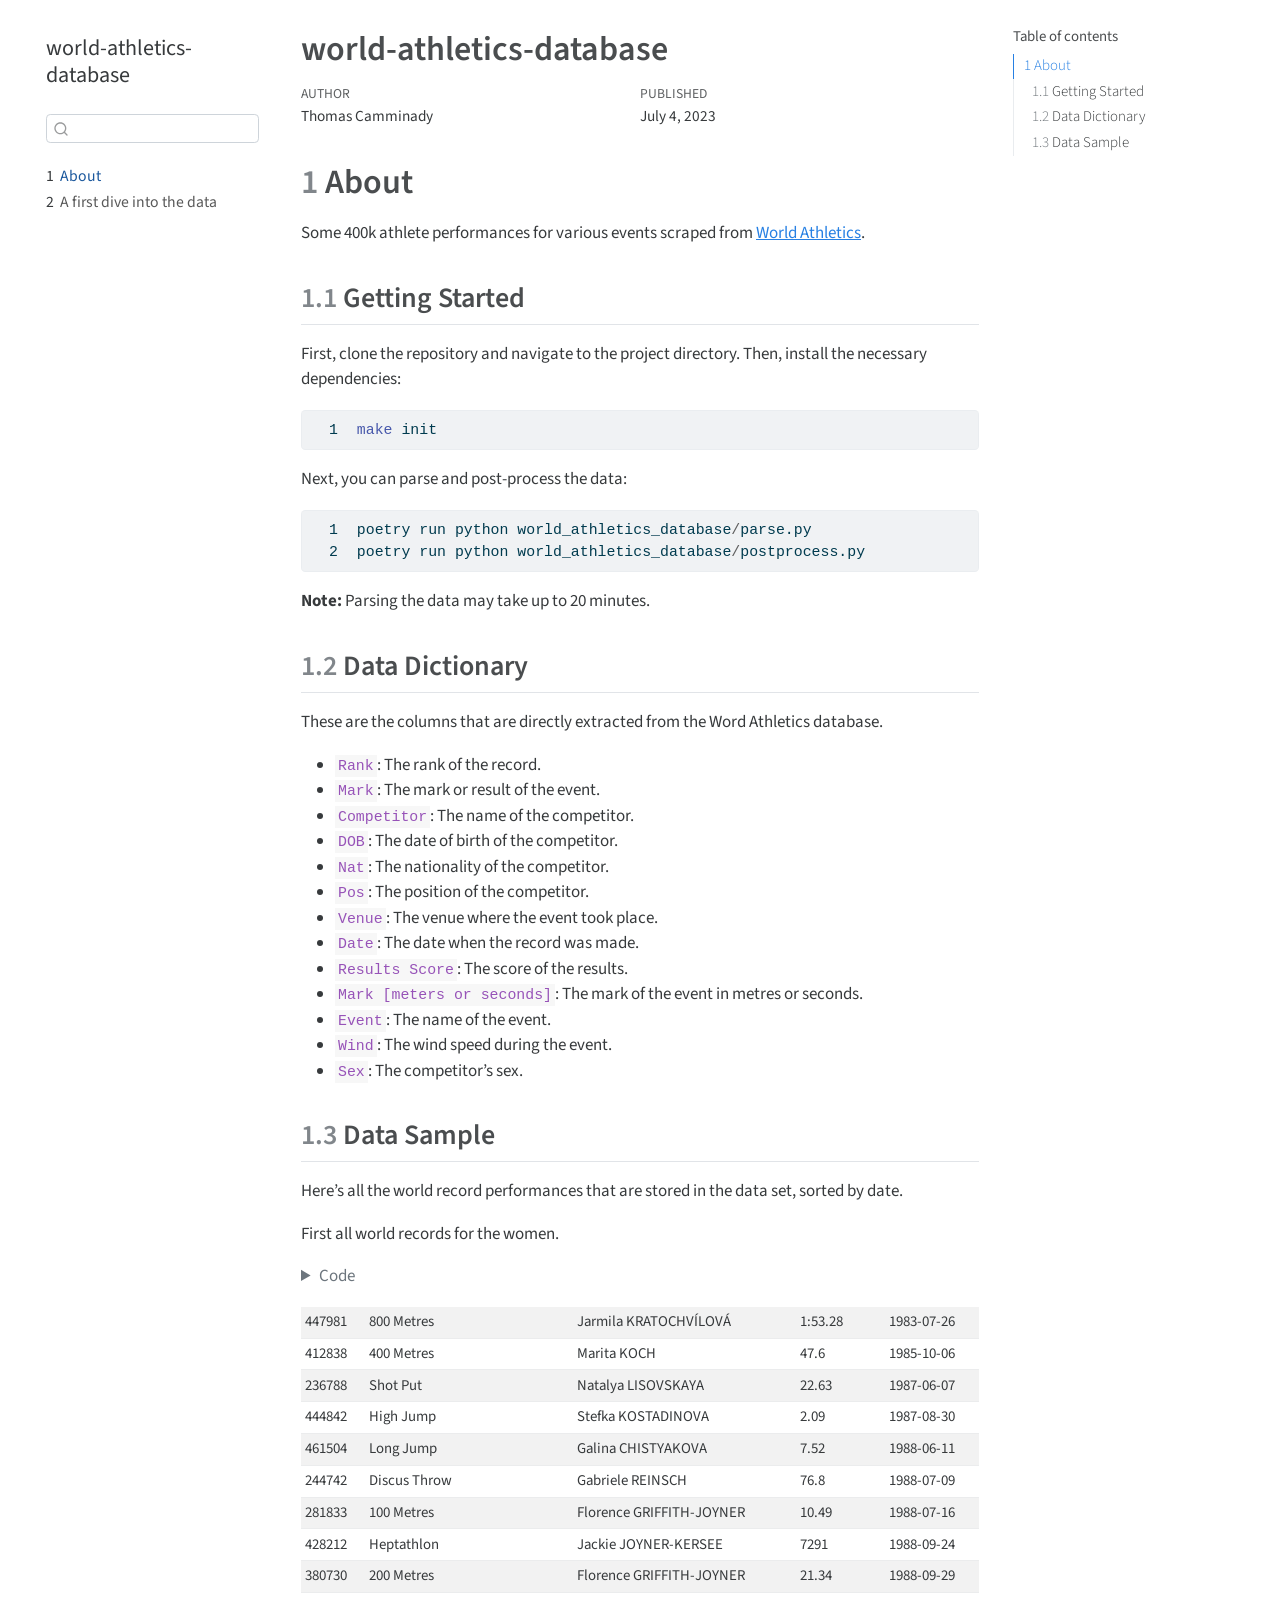
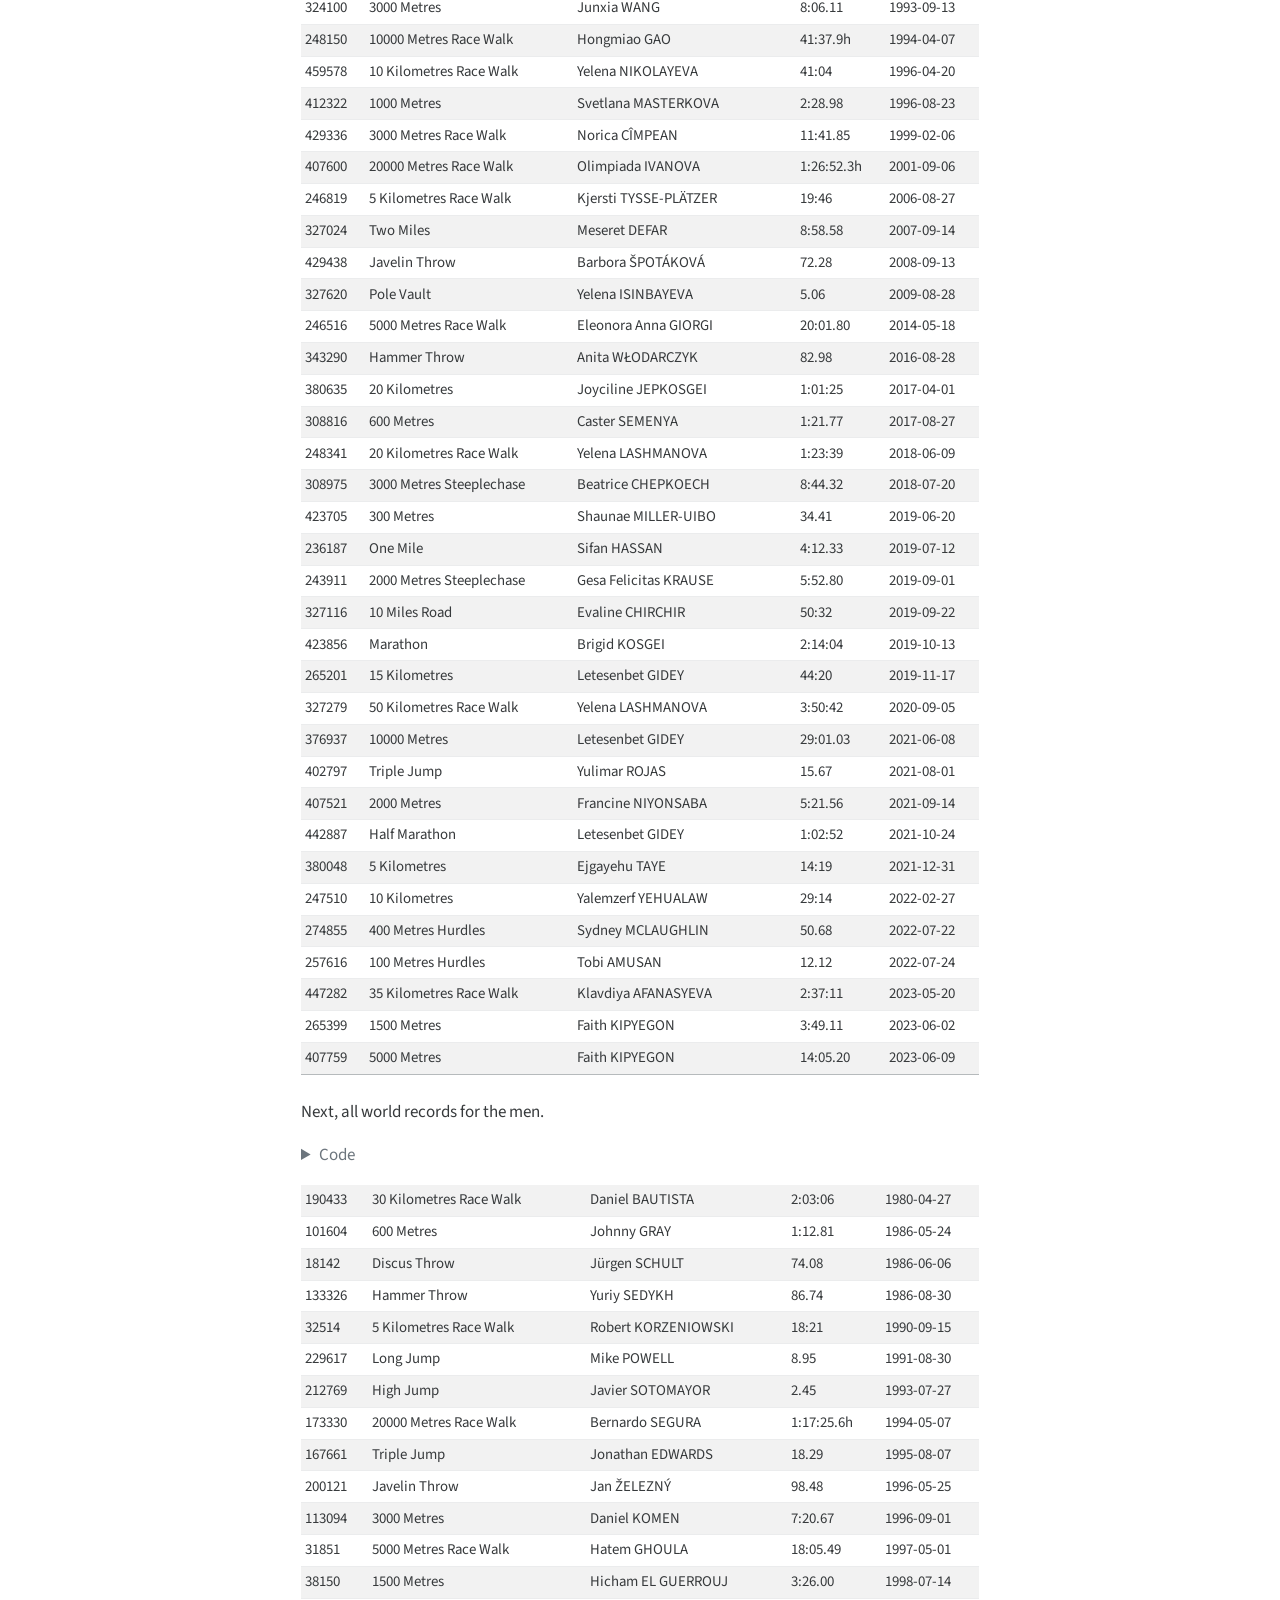
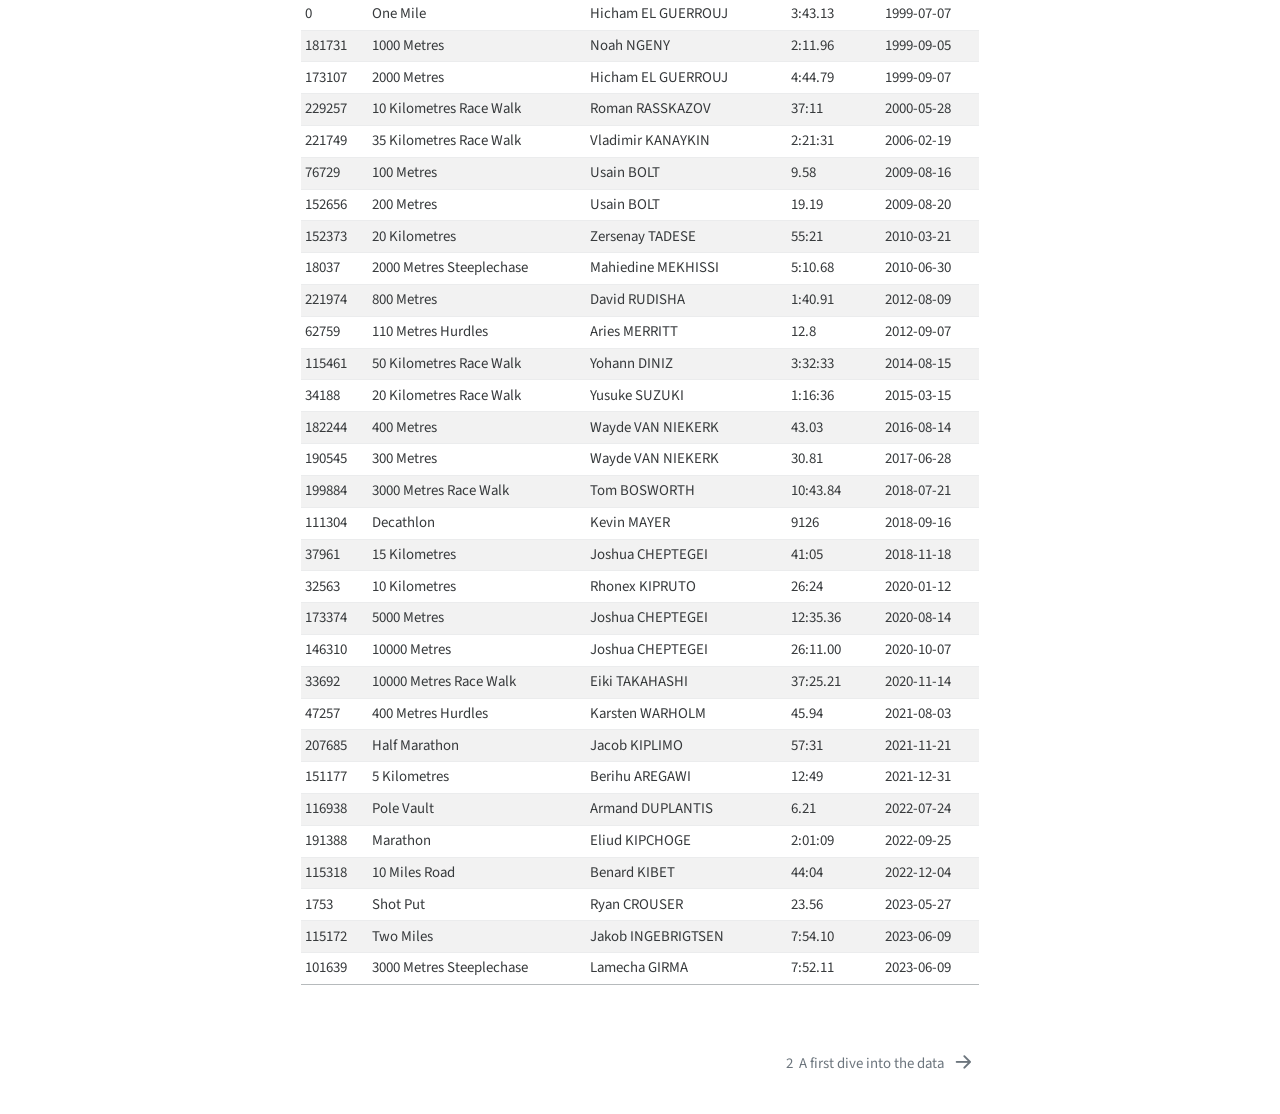
==== commit 1bc15539: "Update." ====
--- a/docs/index.html
+++ b/docs/index.html
@@ -142,7 +142,7 @@
         <li class="sidebar-item">
   <div class="sidebar-item-container"> 
   <a href="./analytics.html" class="sidebar-item-text sidebar-link">
- <span class="menu-text"><span class="chapter-number">2</span>&nbsp; <span class="chapter-title">Analytics</span></span></a>
+ <span class="menu-text"><span class="chapter-number">2</span>&nbsp; <span class="chapter-title">A first dive into the data</span></span></a>
   </div>
 </li>
     </ul>
@@ -248,7 +248,7 @@
 <span id="cb3-12"><a href="#cb3-12"></a>    )</span>
 <span id="cb3-13"><a href="#cb3-13"></a>)</span></code><button title="Copy to Clipboard" class="code-copy-button"><i class="bi"></i></button></pre></div>
 </details>
-<div class="cell-output cell-output-display" data-execution_count="1">
+<div class="cell-output cell-output-display" data-execution_count="3">
 <table class="table table-sm table-striped small">
 <tbody>
 <tr class="odd">
@@ -570,7 +570,7 @@
 <span id="cb4-8"><a href="#cb4-8"></a>    )</span>
 <span id="cb4-9"><a href="#cb4-9"></a>)</span></code><button title="Copy to Clipboard" class="code-copy-button"><i class="bi"></i></button></pre></div>
 </details>
-<div class="cell-output cell-output-display" data-execution_count="2">
+<div class="cell-output cell-output-display" data-execution_count="4">
 <table class="table table-sm table-striped small">
 <tbody>
 <tr class="odd">
@@ -1129,7 +1129,7 @@
   </div>
   <div class="nav-page nav-page-next">
       <a href="./analytics.html" class="pagination-link">
-        <span class="nav-page-text"><span class="chapter-number">2</span>&nbsp; <span class="chapter-title">Analytics</span></span> <i class="bi bi-arrow-right-short"></i>
+        <span class="nav-page-text"><span class="chapter-number">2</span>&nbsp; <span class="chapter-title">A first dive into the data</span></span> <i class="bi bi-arrow-right-short"></i>
       </a>
   </div>
 </nav>
